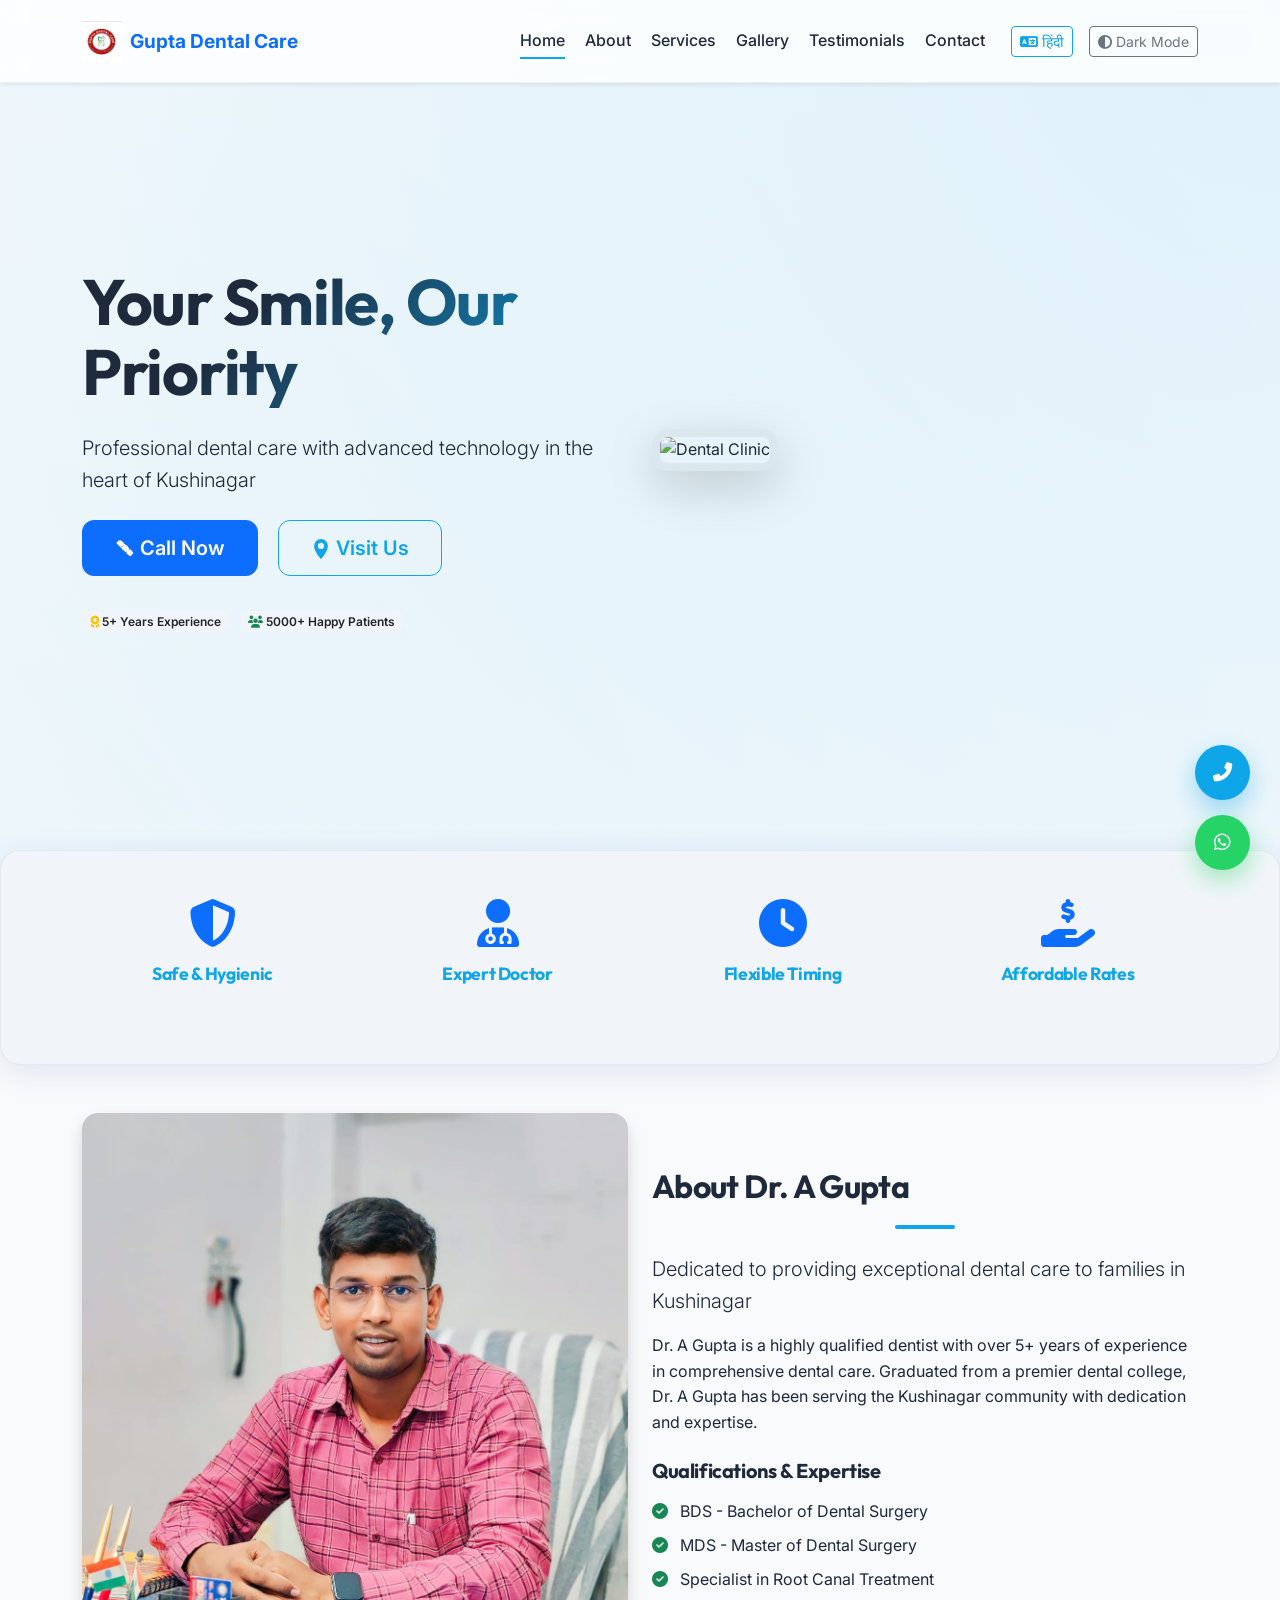
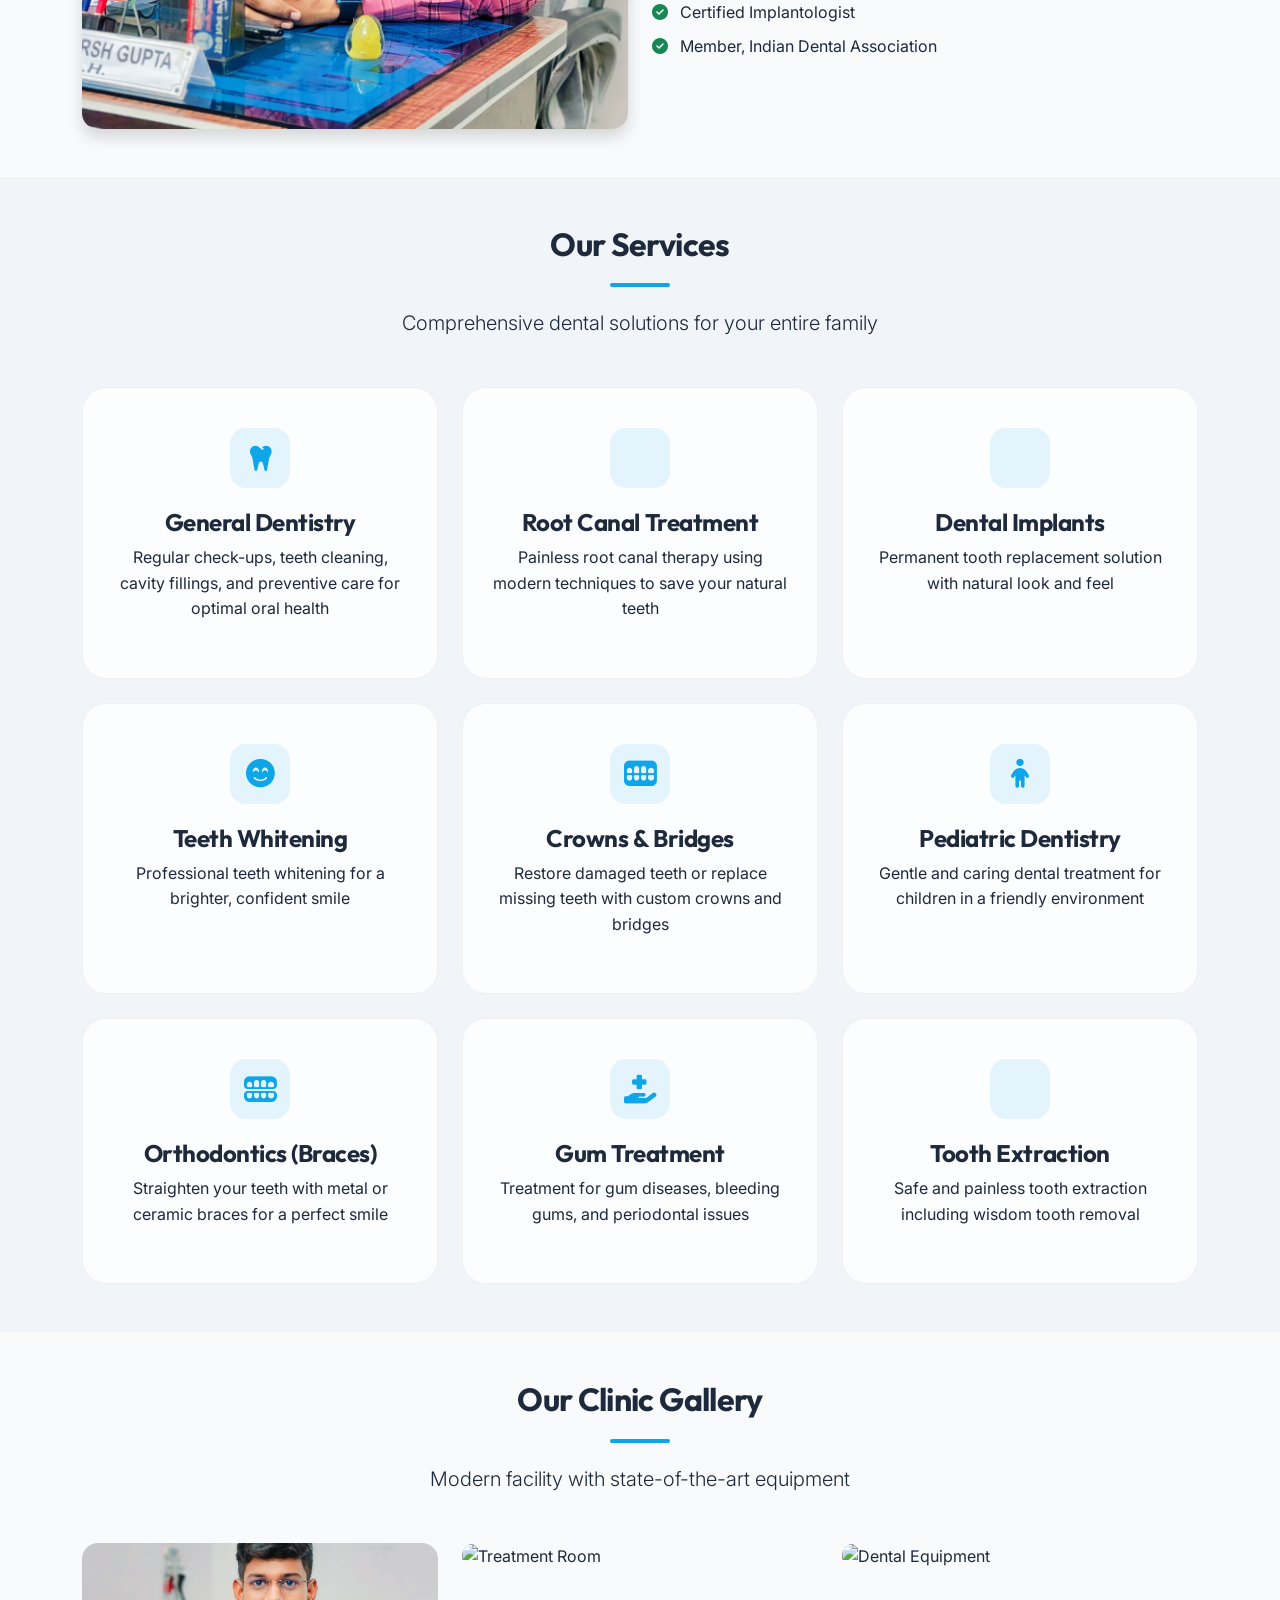
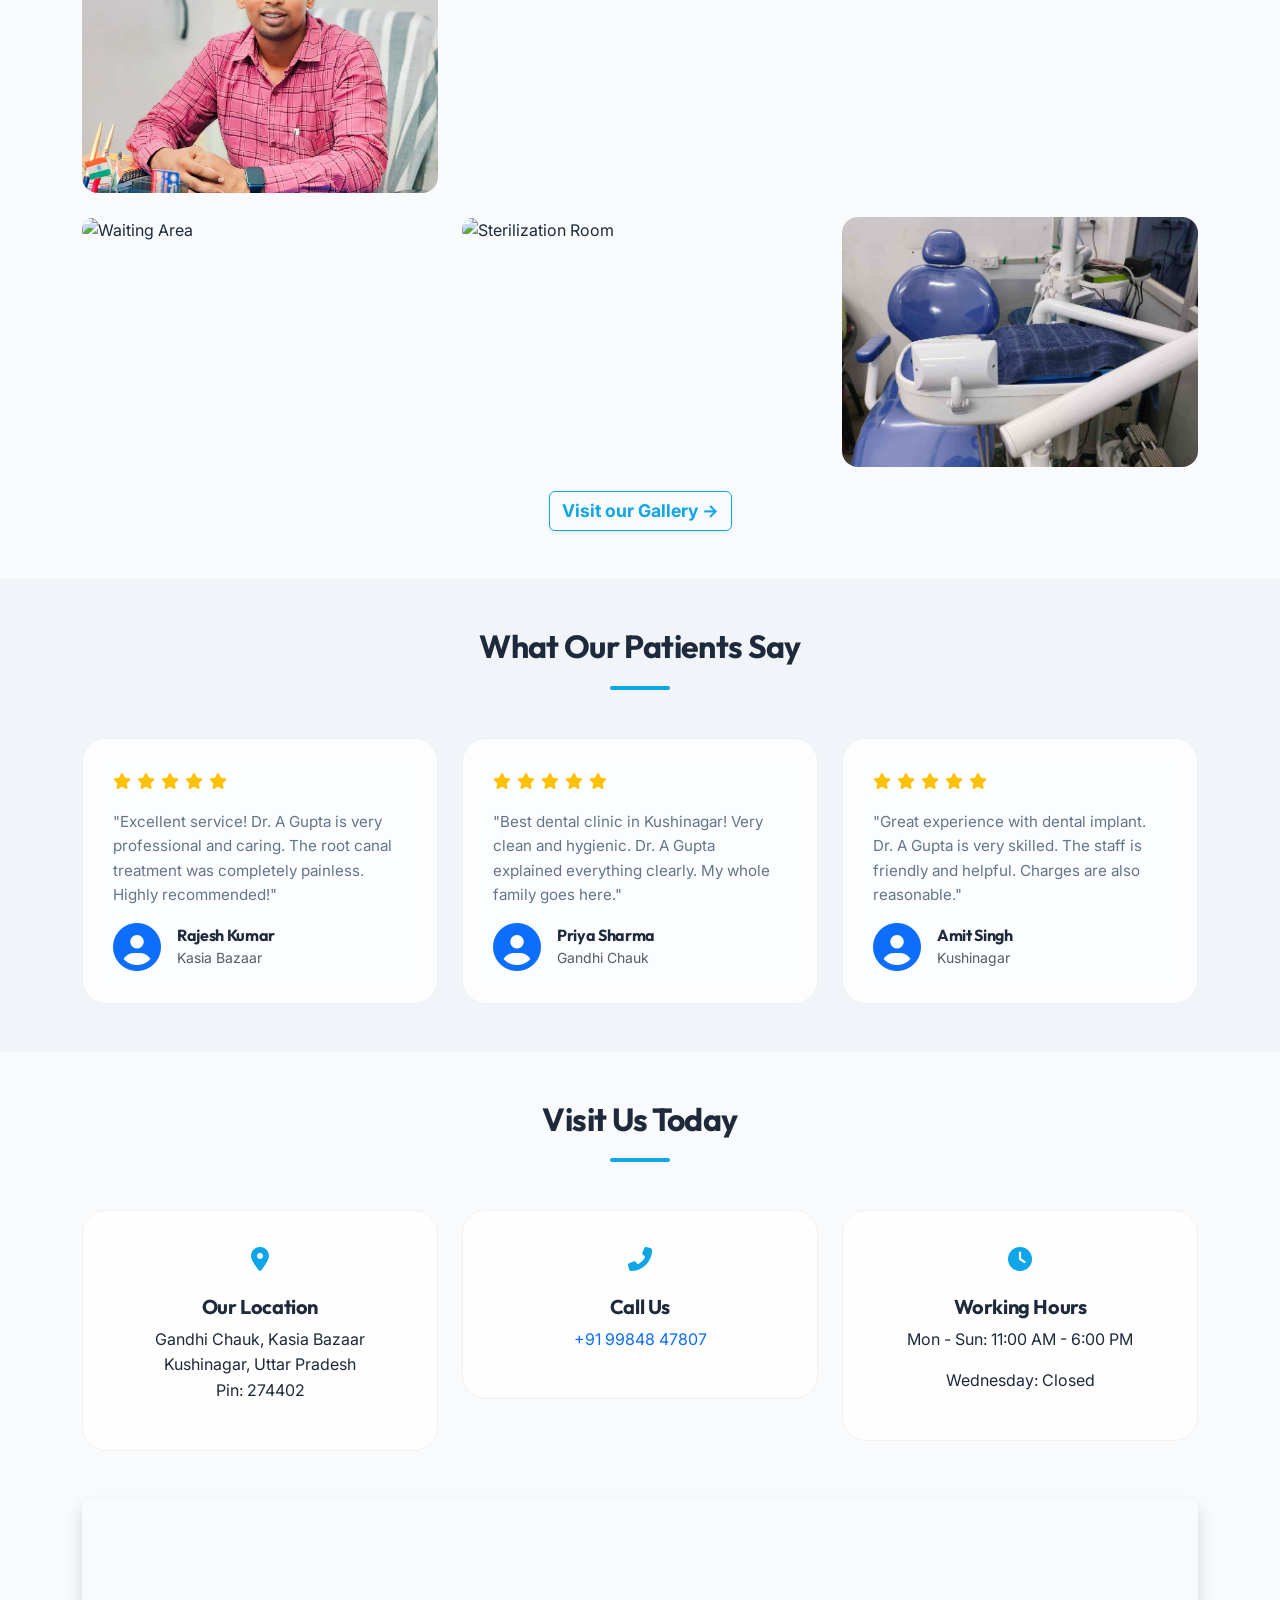
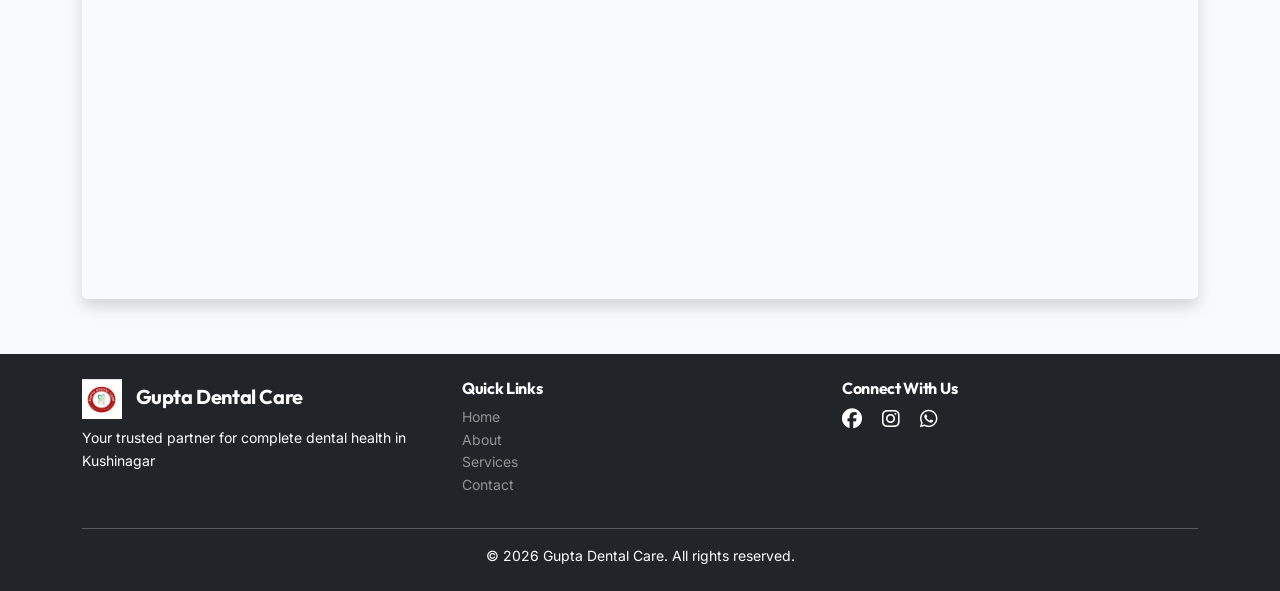
==== index.html @ 7d0c42cf "Add files via upload" ====
<!DOCTYPE html>
<html lang="en">

<head>
    <meta charset="UTF-8">
    <meta name="viewport" content="width=device-width, initial-scale=1.0">
    <meta name="description"
        content="Gupta Dental Care - Professional Dental Services in Kushinagar. Best Dentist at Gandhi Chauk, Kasia Bazaar. Root Canal, Teeth Cleaning, Implants & More.">
    <meta name="keywords"
        content="dentist kushinagar, dental clinic kushinagar, gupta dental care, teeth cleaning kushinagar, root canal kushinagar, dental implants, kasia bazaar dentist">
    <title>Gupta Dental Care - Best Dentist in Kushinagar | Gandhi Chauk, Kasia Bazaar</title>

    <!-- Bootstrap CSS -->
    <link href="https://cdn.jsdelivr.net/npm/bootstrap@5.3.0/dist/css/bootstrap.min.css" rel="stylesheet">
    <!-- Font Awesome -->
    <link rel="stylesheet" href="https://cdnjs.cloudflare.com/ajax/libs/font-awesome/6.4.0/css/all.min.css">
    <!-- Google Fonts -->
    <link
        href="https://fonts.googleapis.com/css2?family=Outfit:wght@300;400;500;600;700;800&family=Inter:wght@300;400;500;600;700&family=Noto+Sans+Devanagari:wght@300;400;500;600;700&display=swap"
        rel="stylesheet">
    <!-- AOS Animation -->
    <link href="https://unpkg.com/aos@2.3.1/dist/aos.css" rel="stylesheet">
    <!-- Custom CSS -->
    <link rel="stylesheet" href="styles.css">
</head>

<body>

    <!-- Navigation -->
    <nav class="navbar navbar-expand-lg navbar-light bg-white fixed-top shadow-sm">
        <div class="container">
            <a class="navbar-brand d-flex align-items-center" href="#home" style="max-width: 75%;">
                <img src="logo.jpg" alt="Gupta Dental Care" style="height: 40px; width: auto; object-fit: contain;">
                <span class="ms-2 fw-bold text-primary text-truncate" style="font-size: 1.2rem;">Gupta Dental Care</span>
            </a>
            <button class="navbar-toggler" type="button" data-bs-toggle="collapse" data-bs-target="#navbarNav"
                aria-label="Toggle navigation">
                <span class="navbar-toggler-icon"></span>
            </button>
            <div class="collapse navbar-collapse" id="navbarNav">
                <ul class="navbar-nav ms-auto align-items-center">
                    <li class="nav-item">
                        <a class="nav-link" href="#home" data-en="Home" data-hi="होम">Home</a>
                    </li>
                    <li class="nav-item">
                        <a class="nav-link" href="#about" data-en="About" data-hi="डॉक्टर के बारे में">About</a>
                    </li>
                    <li class="nav-item">
                        <a class="nav-link" href="#services" data-en="Services" data-hi="सेवाएं">Services</a>
                    </li>
                    <li class="nav-item">
                        <a class="nav-link" href="#gallery" data-en="Gallery" data-hi="गैलरी">Gallery</a>
                    </li>
                    <li class="nav-item">
                        <a class="nav-link" href="#testimonials" data-en="Testimonials"
                            data-hi="समीक्षा">Testimonials</a>
                    </li>
                    <li class="nav-item">
                        <a class="nav-link" href="#contact" data-en="Contact" data-hi="संपर्क">Contact</a>
                    </li>
                    <li class="nav-item ms-3">
                        <button class="btn btn-outline-primary btn-sm language-toggle" onclick="toggleLanguage()">
                            <i class="fas fa-language"></i> <span id="lang-text">हिंदी</span>
                        </button>
                    </li>
                    <li class="nav-item ms-3">
                        <button class="btn btn-outline-secondary btn-sm" id="bg-toggle"
                            onclick="toggleBackgroundMode()">
                            <i class="fas fa-adjust"></i> <span id="bg-mode-text">Light Mode</span>
                        </button>
                    </li>
                </ul>
            </div>
        </div>
    </nav>

    <!-- Hero Section -->
    <section id="home" class="hero-section">
        <div class="container">
            <div class="row align-items-center">
                <div class="col-lg-6">
                    <div class="hero-content">
                        <h1 class="display-4 fw-bold mb-4" data-en="Your Smile, Our Priority"
                            data-hi="आपकी मुस्कान, हमारी प्राथमिकता">
                            Your Smile, Our Priority
                        </h1>
                        <p class="lead mb-4"
                            data-en="Professional dental care with advanced technology in the heart of Kushinagar"
                            data-hi="कुशीनगर के केंद्र में उन्नत तकनीक के साथ पेशेवर दंत चिकित्सा देखभाल">
                            Professional dental care with advanced technology in the heart of Kushinagar
                        </p>
                        <div class="hero-buttons">
                            <a href="tel:+919984847807" class="btn btn-primary btn-lg me-3 mb-2">
                                <svg xmlns="http://www.w3.org/2000/svg" width="1em" height="1em" fill="currentColor"
                                    viewBox="0 0 16 16" style="vertical-align:middle;">
                                    <path
                                        d="M3.654 1.328a.678.678 0 0 1 .252-.287c.272-.176.637-.145.888.07l2.29 1.958c.329.282.445.76.267 1.153l-.805 1.684a.678.678 0 0 1-.746.39l-1.516-.304a11.72 11.72 0 0 0 5.292 5.292l-.304-1.516a.678.678 0 0 1 .39-.746l1.684-.805c.393-.178.87-.062 1.153.267l1.958 2.29c.215.251.246.616.07.888a13.684 13.684 0 0 1-2.01 2.01c-.272.176-.637.145-.888-.07l-2.29-1.958a.678.678 0 0 1-.267-1.153l.805-1.684a.678.678 0 0 1 .746-.39l1.516.304a11.72 11.72 0 0 0-5.292-5.292l.304 1.516a.678.678 0 0 1-.39.746l-1.684.805a.678.678 0 0 1-1.153-.267L1.328 3.654a.678.678 0 0 1 .07-.888 13.684 13.684 0 0 1 2.01-2.01z" />
                                </svg>
                                <span data-en="Call Now" data-hi="अभी कॉल करें">Call Now</span>
                            </a>
                            <a href="#contact" class="btn btn-outline-primary btn-lg mb-2">
                                <svg xmlns="http://www.w3.org/2000/svg" width="1em" height="1em" fill="currentColor"
                                    viewBox="0 0 16 16" style="vertical-align:middle;">
                                    <path
                                        d="M8 0a5.53 5.53 0 0 0-5.5 5.5c0 4.5 5.5 10.5 5.5 10.5s5.5-6 5.5-10.5A5.53 5.53 0 0 0 8 0zm0 8a2.5 2.5 0 1 1 0-5 2.5 2.5 0 0 1 0 5z" />
                                </svg>
                                <span data-en="Visit Us" data-hi="हमसे मिलें">Visit Us</span>
                            </a>
                        </div>
                        <div class="hero-badges mt-4">
                            <span class="badge bg-light text-dark me-2"
                                style="color:#383839;font-weight:600;text-shadow:0 1px 4px #fff6;"> <i
                                    class="fas fa-award text-warning"></i> 5+ Years Experience</span>
                            <span class="badge bg-light text-dark me-2"
                                style="color:#414243;font-weight:600;text-shadow:0 1px 4px #fff6;"> <i
                                    class="fas fa-users text-success"></i> 5000+ Happy Patients</span>
                        </div>
                    </div>
                </div>
                <div class="col-lg-6">
                    <div class="hero-image">
                        <img src="https://images.unsplash.com/photo-1606811971618-4486d14f3f99?w=800&h=600&fit=crop"
                            alt="Dental Clinic" class="img-fluid rounded-4 shadow-lg">
                    </div>
                </div>
            </div>
        </div>
    </section>

    <!-- Trust Section -->
    <section class="trust-section py-5 bg-light">
        <div class="container">
            <div class="row text-center">
                <div class="col-md-3 col-6 mb-4">
                    <div class="trust-item">
                        <i class="fas fa-shield-alt fa-3x text-primary mb-3"></i>
                        <h5 data-en="Safe & Hygienic" data-hi="सुरक्षित और स्वच्छ">Safe & Hygienic</h5>
                    </div>
                </div>
                <div class="col-md-3 col-6 mb-4">
                    <div class="trust-item">
                        <i class="fas fa-user-md fa-3x text-primary mb-3"></i>
                        <h5 data-en="Expert Doctor" data-hi="विशेषज्ञ डॉक्टर">Expert Doctor</h5>
                    </div>
                </div>
                <div class="col-md-3 col-6 mb-4">
                    <div class="trust-item">
                        <i class="fas fa-clock fa-3x text-primary mb-3"></i>
                        <h5 data-en="Flexible Timing" data-hi="लचीला समय">Flexible Timing</h5>
                    </div>
                </div>
                <div class="col-md-3 col-6 mb-4">
                    <div class="trust-item">
                        <i class="fas fa-hand-holding-usd fa-3x text-primary mb-3"></i>
                        <h5 data-en="Affordable Rates" data-hi="किफायती दरें">Affordable Rates</h5>
                    </div>
                </div>
            </div>
        </div>
    </section>

    <!-- About Section -->
    <section id="about" class="py-5">
        <div class="container">
            <div class="row align-items-center">
                <div class="col-lg-6 mb-4 mb-lg-0">
                    <img src="Dr. A Gupta.jpeg" alt="Dr. A Gupta" class="img-fluid rounded-4 shadow">
                </div>
                <div class="col-lg-6">
                    <div class="section-title mb-4">
                        <h2 class="fw-bold" data-en="About Dr. A Gupta" data-hi="डॉ. ए गुप्ता के बारे में">About Dr. A
                            Gupta</h2>
                        <div class="title-border"></div>
                    </div>
                    <p class="lead" data-en="Dedicated to providing exceptional dental care to families in Kushinagar"
                        data-hi="कुशीनगर में परिवारों को असाधारण दंत चिकित्सा देखभाल प्रदान करने के लिए समर्पित">
                        Dedicated to providing exceptional dental care to families in Kushinagar
                    </p>
                    <p data-en="Dr. A Gupta is a highly qualified dentist with over 5+ years of experience in comprehensive dental care. Graduated from a premier dental college, Dr. A Gupta has been serving the Kushinagar community with dedication and expertise."
                        data-hi="डॉ. ए गुप्ता व्यापक दंत चिकित्सा देखभाल में 5+ से अधिक वर्षों के अनुभव के साथ एक उच्च योग्य दंत चिकित्सक हैं। एक प्रमुख दंत चिकित्सा कॉलेज से स्नातक, डॉ. ए गुप्ता समर्पण और विशेषज्ञता के साथ कुशीनगर समुदाय की सेवा कर रहे हैं।">
                        Dr. A Gupta is a highly qualified dentist with over 5+ years of experience in comprehensive
                        dental care. Graduated from a premier dental college, Dr. A Gupta has been serving the
                        Kushinagar community with dedication and expertise.
                    </p>

                    <div class="qualifications mt-4">
                        <h5 class="fw-bold mb-3" data-en="Qualifications & Expertise" data-hi="योग्यता और विशेषज्ञता">
                            Qualifications & Expertise</h5>
                        <ul class="list-unstyled">
                            <li class="mb-2"><i class="fas fa-check-circle text-success me-2"></i> BDS - Bachelor of
                                Dental Surgery</li>
                            <li class="mb-2"><i class="fas fa-check-circle text-success me-2"></i> MDS - Master of
                                Dental Surgery</li>
                            <li class="mb-2"><i class="fas fa-check-circle text-success me-2"></i> <span
                                    data-en="Specialist in Root Canal Treatment"
                                    data-hi="रूट कैनाल उपचार में विशेषज्ञ">Specialist in Root Canal Treatment</span>
                            </li>
                            <li class="mb-2"><i class="fas fa-check-circle text-success me-2"></i> <span
                                    data-en="Certified Implantologist" data-hi="प्रमाणित इम्प्लांटोलॉजिस्ट">Certified
                                    Implantologist</span></li>
                            <li class="mb-2"><i class="fas fa-check-circle text-success me-2"></i> <span
                                    data-en="Member, Indian Dental Association"
                                    data-hi="सदस्य, भारतीय दंत चिकित्सा संघ">Member, Indian Dental Association</span>
                            </li>
                        </ul>
                    </div>
                </div>
            </div>
        </div>
    </section>

    <!-- Services Section -->
    <section id="services" class="py-5 bg-light">
        <div class="container">
            <div class="section-title text-center mb-5">
                <h2 class="fw-bold" data-en="Our Services" data-hi="हमारी सेवाएं">Our Services</h2>
                <div class="title-border mx-auto"></div>
                <p class="lead mt-3" data-en="Comprehensive dental solutions for your entire family"
                    data-hi="आपके पूरे परिवार के लिए व्यापक दंत चिकित्सा समाधान">
                    Comprehensive dental solutions for your entire family
                </p>
            </div>

            <div class="row g-4">
                <div class="col-lg-4 col-md-6">
                    <div class="service-card text-center h-100">
                        <div class="service-icon">
                            <i class="fas fa-tooth"></i>
                        </div>
                        <h4 data-en="General Dentistry" data-hi="सामान्य दंत चिकित्सा">General Dentistry</h4>
                        <p data-en="Regular check-ups, teeth cleaning, cavity fillings, and preventive care for optimal oral health"
                            data-hi="नियमित जांच, दांतों की सफाई, कैविटी भरना और इष्टतम मौखिक स्वास्थ्य के लिए निवारक देखभाल">
                            Regular check-ups, teeth cleaning, cavity fillings, and preventive care for optimal oral
                            health
                        </p>
                    </div>
                </div>

                <div class="col-lg-4 col-md-6">
                    <div class="service-card text-center h-100">
                        <div class="service-icon">
                            <i class="fas fa-tooth-plus"></i>
                        </div>
                        <h4 data-en="Root Canal Treatment" data-hi="रूट कैनाल उपचार">Root Canal Treatment</h4>
                        <p data-en="Painless root canal therapy using modern techniques to save your natural teeth"
                            data-hi="आपके प्राकृतिक दांतों को बचाने के लिए आधुनिक तकनीकों का उपयोग करके दर्द रहित रूट कैनाल थेरेपी">
                            Painless root canal therapy using modern techniques to save your natural teeth
                        </p>
                    </div>
                </div>

                <div class="col-lg-4 col-md-6">
                    <div class="service-card text-center h-100">
                        <div class="service-icon">
                            <i class="fas fa-tooth-scan"></i>
                        </div>
                        <h4 data-en="Dental Implants" data-hi="डेंटल इम्प्लांट्स">Dental Implants</h4>
                        <p data-en="Permanent tooth replacement solution with natural look and feel"
                            data-hi="प्राकृतिक रूप और अनुभव के साथ स्थायी दांत प्रतिस्थापन समाधान">
                            Permanent tooth replacement solution with natural look and feel
                        </p>
                    </div>
                </div>

                <div class="col-lg-4 col-md-6">
                    <div class="service-card text-center h-100">
                        <div class="service-icon">
                            <i class="fas fa-smile-beam"></i>
                        </div>
                        <h4 data-en="Teeth Whitening" data-hi="दांतों की सफेदी">Teeth Whitening</h4>
                        <p data-en="Professional teeth whitening for a brighter, confident smile"
                            data-hi="एक उज्जवल, आत्मविश्वास भरी मुस्कान के लिए पेशेवर दांत सफेदी">
                            Professional teeth whitening for a brighter, confident smile
                        </p>
                    </div>
                </div>

                <div class="col-lg-4 col-md-6">
                    <div class="service-card text-center h-100">
                        <div class="service-icon">
                            <i class="fas fa-teeth"></i>
                        </div>
                        <h4 data-en="Crowns & Bridges" data-hi="क्राउन और ब्रिज">Crowns & Bridges</h4>
                        <p data-en="Restore damaged teeth or replace missing teeth with custom crowns and bridges"
                            data-hi="कस्टम क्राउन और ब्रिज के साथ क्षतिग्रस्त दांतों को बहाल करें या लापता दांतों को बदलें">
                            Restore damaged teeth or replace missing teeth with custom crowns and bridges
                        </p>
                    </div>
                </div>

                <div class="col-lg-4 col-md-6">
                    <div class="service-card text-center h-100">
                        <div class="service-icon">
                            <i class="fas fa-child"></i>
                        </div>
                        <h4 data-en="Pediatric Dentistry" data-hi="बाल दंत चिकित्सा">Pediatric Dentistry</h4>
                        <p data-en="Gentle and caring dental treatment for children in a friendly environment"
                            data-hi="एक मित्रवत वातावरण में बच्चों के लिए कोमल और देखभाल भरा दंत उपचार">
                            Gentle and caring dental treatment for children in a friendly environment
                        </p>
                    </div>
                </div>

                <div class="col-lg-4 col-md-6">
                    <div class="service-card text-center h-100">
                        <div class="service-icon">
                            <i class="fas fa-teeth-open"></i>
                        </div>
                        <h4 data-en="Orthodontics (Braces)" data-hi="ऑर्थोडॉन्टिक्स (ब्रेसेस)">Orthodontics (Braces)
                        </h4>
                        <p data-en="Straighten your teeth with metal or ceramic braces for a perfect smile"
                            data-hi="एक आदर्श मुस्कान के लिए धातु या सिरेमिक ब्रेसिज़ के साथ अपने दांतों को सीधा करें">
                            Straighten your teeth with metal or ceramic braces for a perfect smile
                        </p>
                    </div>
                </div>

                <div class="col-lg-4 col-md-6">
                    <div class="service-card text-center h-100">
                        <div class="service-icon">
                            <i class="fas fa-hand-holding-medical"></i>
                        </div>
                        <h4 data-en="Gum Treatment" data-hi="मसूड़ों का उपचार">Gum Treatment</h4>
                        <p data-en="Treatment for gum diseases, bleeding gums, and periodontal issues"
                            data-hi="मसूड़ों की बीमारियों, मसूड़ों से खून आना और पीरियोडोंटल समस्याओं के लिए उपचार">
                            Treatment for gum diseases, bleeding gums, and periodontal issues
                        </p>
                    </div>
                </div>

                <div class="col-lg-4 col-md-6">
                    <div class="service-card text-center h-100">
                        <div class="service-icon">
                            <i class="fas fa-tooth-broken"></i>
                        </div>
                        <h4 data-en="Tooth Extraction" data-hi="दांत निकालना">Tooth Extraction</h4>
                        <p data-en="Safe and painless tooth extraction including wisdom tooth removal"
                            data-hi="ज्ञान दांत हटाने सहित सुरक्षित और दर्द रहित दांत निष्कर्षण">
                            Safe and painless tooth extraction including wisdom tooth removal
                        </p>
                    </div>
                </div>
            </div>
        </div>
    </section>

    <!-- Gallery Section -->
    <section id="gallery" class="py-5">
        <div class="container">
            <div class="section-title text-center mb-5">
                <h2 class="fw-bold" data-en="Our Clinic Gallery" data-hi="हमारा क्लिनिक गैलरी">Our Clinic Gallery</h2>
                <div class="title-border mx-auto"></div>
                <p class="lead mt-3" data-en="Modern facility with state-of-the-art equipment"
                    data-hi="अत्याधुनिक उपकरणों के साथ आधुनिक सुविधा">
                    Modern facility with state-of-the-art equipment
                </p>
            </div>
            <!-- Gallery Popup Modal -->
            <div id="galleryPopup"
                style="display:none; position:fixed; left:50%; bottom:30px; transform:translateX(-50%); background:#292929; color:#fff; border-radius:16px; box-shadow:0 4px 32px #000; padding:24px 32px; z-index:2000; min-width:260px; text-align:center;">
                <span style="font-size:1.1rem; font-weight:600;">See all clinic photos in our full gallery!</span><br>
                <a href="gallery.html" class="btn btn-primary mt-3">Open Full Gallery</a>
                <button id="closeGalleryPopup"
                    style="position:absolute; top:8px; right:16px; background:none; border:none; color:#fff; font-size:1.5rem; cursor:pointer;">&times;</button>
            </div>

            <div class="row g-4">
                <div class="col-lg-4 col-md-6">
                    <div class="gallery-item">
                        <img src="Dr. A Gupta.jpeg" alt="Clinic Reception" class="img-fluid rounded">
                        <div class="gallery-overlay">
                            <h5 data-en="Reception Area" data-hi="रिसेप्शन क्षेत्र">Reception Area</h5>
                        </div>
                    </div>
                </div>
                <div class="col-lg-4 col-md-6">
                    <div class="gallery-item">
                        <img src="https://images.unsplash.com/photo-1588776814546-1ffcf47267a5?w=600&h=400&fit=crop"
                            alt="Treatment Room" class="img-fluid rounded">
                        <div class="gallery-overlay">
                            <h5 data-en="Treatment Room" data-hi="उपचार कक्ष">Treatment Room</h5>
                        </div>
                    </div>
                </div>
                <div class="col-lg-4 col-md-6">
                    <div class="gallery-item">
                        <img src="https://images.unsplash.com/photo-1598256989800-fe5f95da9787?w=600&h=400&fit=crop"
                            alt="Dental Equipment" class="img-fluid rounded">
                        <div class="gallery-overlay">
                            <h5 data-en="Advanced Equipment" data-hi="उन्नत उपकरण">Advanced Equipment</h5>
                        </div>
                    </div>
                </div>
                <div class="col-lg-4 col-md-6">
                    <div class="gallery-item">
                        <img src="https://images.unsplash.com/photo-1606811841689-23dfddce3e95?w=600&h=400&fit=crop"
                            alt="Waiting Area" class="img-fluid rounded">
                        <div class="gallery-overlay">
                            <h5 data-en="Waiting Area" data-hi="प्रतीक्षालय">Waiting Area</h5>
                        </div>
                    </div>
                </div>
                <div class="col-lg-4 col-md-6">
                    <div class="gallery-item">
                        <img src="https://images.unsplash.com/photo-1631217868264-e5b90bb7e133?w=600&h=400&fit=crop"
                            alt="Sterilization Room" class="img-fluid rounded">
                        <div class="gallery-overlay">
                            <h5 data-en="Sterilization Area" data-hi="नसबंदी क्षेत्र">Sterilization Area</h5>
                        </div>
                    </div>
                </div>
                <div class="col-lg-4 col-md-6">
                    <div class="gallery-item">
                        <img src="1.1.1.2.jpg" alt="Dental Chair" class="img-fluid rounded">
                        <div class="gallery-overlay">
                            <h5 data-en="Treatment Chair" data-hi="उपचार कुर्सी">Treatment Chair</h5>
                        </div>
                    </div>
                </div>
            </div>
            <div class="text-center mt-4">
                <button id="visitGalleryBtn" class="btn btn-outline-primary shadow-sm"
                    style="font-weight:700; font-size:1.1rem;">Visit our Gallery &rarr;</button>
            </div>
        </div>
    </section>

    <!-- Testimonials Section -->
    <section id="testimonials" class="py-5 bg-light">
        <div class="container">
            <div class="section-title text-center mb-5">
                <h2 class="fw-bold" data-en="What Our Patients Say" data-hi="हमारे मरीज क्या कहते हैं">What Our Patients
                    Say</h2>
                <div class="title-border mx-auto"></div>
            </div>

            <div class="row g-4">
                <div class="col-lg-4 col-md-6">
                    <div class="testimonial-card">
                        <div class="rating mb-3">
                            <i class="fas fa-star text-warning"></i>
                            <i class="fas fa-star text-warning"></i>
                            <i class="fas fa-star text-warning"></i>
                            <i class="fas fa-star text-warning"></i>
                            <i class="fas fa-star text-warning"></i>
                        </div>
                        <p class="testimonial-text"
                            data-en="Excellent service! Dr. A Gupta is very professional and caring. The root canal treatment was completely painless. Highly recommended!"
                            data-hi="उत्कृष्ट सेवा! डॉ. ए गुप्ता बहुत पेशेवर और देखभाल करने वाले हैं। रूट कैनाल उपचार पूरी तरह से दर्द रहित था। अत्यधिक अनुशंसित!">
                            "Excellent service! Dr. A Gupta is very professional and caring. The root canal treatment
                            was completely painless. Highly recommended!"
                        </p>
                        <div class="d-flex align-items-center mt-3">
                            <div class="testimonial-avatar me-3">
                                <i class="fas fa-user-circle fa-3x text-primary"></i>
                            </div>
                            <div>
                                <h6 class="mb-0">Rajesh Kumar</h6>
                                <small class="text-muted">Kasia Bazaar</small>
                            </div>
                        </div>
                    </div>
                </div>

                <div class="col-lg-4 col-md-6">
                    <div class="testimonial-card">
                        <div class="rating mb-3">
                            <i class="fas fa-star text-warning"></i>
                            <i class="fas fa-star text-warning"></i>
                            <i class="fas fa-star text-warning"></i>
                            <i class="fas fa-star text-warning"></i>
                            <i class="fas fa-star text-warning"></i>
                        </div>
                        <p class="testimonial-text"
                            data-en="Best dental clinic in Kushinagar! Very clean and hygienic. Dr. A Gupta explained everything clearly. My whole family goes here."
                            data-hi="कुशीनगर में सबसे अच्छा डेंटल क्लिनिक! बहुत साफ और स्वच्छ। डॉ. ए गुप्ता ने सब कुछ स्पष्ट रूप से समझाया। मेरा पूरा परिवार यहाँ जाता है।">
                            "Best dental clinic in Kushinagar! Very clean and hygienic. Dr. A Gupta explained everything
                            clearly. My whole family goes here."
                        </p>
                        <div class="d-flex align-items-center mt-3">
                            <div class="testimonial-avatar me-3">
                                <i class="fas fa-user-circle fa-3x text-primary"></i>
                            </div>
                            <div>
                                <h6 class="mb-0">Priya Sharma</h6>
                                <small class="text-muted">Gandhi Chauk</small>
                            </div>
                        </div>
                    </div>
                </div>

                <div class="col-lg-4 col-md-6">
                    <div class="testimonial-card">
                        <div class="rating mb-3">
                            <i class="fas fa-star text-warning"></i>
                            <i class="fas fa-star text-warning"></i>
                            <i class="fas fa-star text-warning"></i>
                            <i class="fas fa-star text-warning"></i>
                            <i class="fas fa-star text-warning"></i>
                        </div>
                        <p class="testimonial-text"
                            data-en="Great experience with dental implant. Dr. A Gupta is very skilled. The staff is friendly and helpful. Charges are also reasonable."
                            data-hi="डेंटल इम्प्लांट के साथ बहुत अच्छा अनुभव। डॉ. ए गुप्ता बहुत कुशल हैं। स्टाफ मित्रवत और सहायक है। शुल्क भी उचित हैं।">
                            "Great experience with dental implant. Dr. A Gupta is very skilled. The staff is friendly
                            and helpful. Charges are also reasonable."
                        </p>
                        <div class="d-flex align-items-center mt-3">
                            <div class="testimonial-avatar me-3">
                                <i class="fas fa-user-circle fa-3x text-primary"></i>
                            </div>
                            <div>
                                <h6 class="mb-0">Amit Singh</h6>
                                <small class="text-muted">Kushinagar</small>
                            </div>
                        </div>
                    </div>
                </div>
            </div>
        </div>
    </section>

    <!-- Contact Section -->
    <section id="contact" class="py-5">
        <div class="container">
            <div class="section-title text-center mb-5">
                <h2 class="fw-bold" data-en="Visit Us Today" data-hi="आज हमसे मिलें">Visit Us Today</h2>
                <div class="title-border mx-auto"></div>
            </div>

            <div class="row g-4">
                <div class="col-lg-4">
                    <div class="contact-card text-center">
                        <div class="contact-icon">
                            <i class="fas fa-map-marker-alt"></i>
                        </div>
                        <h5 data-en="Our Location" data-hi="हमारा स्थान">Our Location</h5>
                        <p>Gandhi Chauk, Kasia Bazaar<br>Kushinagar, Uttar Pradesh<br>Pin: 274402</p>
                    </div>
                </div>

                <div class="col-lg-4">
                    <div class="contact-card text-center">
                        <div class="contact-icon">
                            <i class="fas fa-phone-alt"></i>
                        </div>
                        <h5 data-en="Call Us" data-hi="हमें कॉल करें">Call Us</h5>
                        <p><a href="tel:+919984847807" class="text-decoration-none">+91 99848 47807</a><br>
                        </p>
                    </div>
                </div>

                <div class="col-lg-4">
                    <div class="contact-card text-center">
                        <div class="contact-icon">
                            <i class="fas fa-clock"></i>
                        </div>
                        <h5 data-en="Working Hours" data-hi="काम के घंटे">Working Hours</h5>
                        <p data-en="Mon - Sun: 11:00 AM - 6:00 PM" data-hi="सोम - रवि: सुबह 11:00 - शाम 6:00">Mon - Sun:
                            11:00 AM - 6:00 PM</p>
                        <p data-en="Wednesday: Closed" data-hi="बुधवार: बंद">Wednesday: Closed</p>
                    </div>
                </div>
            </div>

            <!-- Google Map -->
            <div class="row mt-5">
                <div class="col-12">
                    <div class="map-container">
                        <iframe
                            src="https://www.google.com/maps/embed?pb=!1m18!1m12!1m3!1d3558.932578654321!2d83.9116056!3d26.7513826!2m3!1f0!2f0!3f0!3m2!1i1024!2i768!4f13.1!3m3!1m2!1s0x3993eb2c930c540b%3A0xbfa59c15759c338b!2sGupta%20Dental%20Care!5e0!3m2!1sen!2sin!4v1673600000000!5m2!1sen!2sin"
                            width="100%" height="400" style="border:0;" allowfullscreen="" loading="lazy"
                            class="rounded shadow"></iframe>
                    </div>
                </div>
            </div>
        </div>
    </section>

    <!-- Footer -->
    <footer class="bg-dark text-white py-4">
        <div class="container">
            <div class="row">
                <div class="col-md-4 mb-3 mb-md-0">
                    <h5><img src="logo.jpg" alt="Gupta Dental Care"
                            style="height: 40px; width: auto; margin-right: 10px; vertical-align: middle;"> Gupta Dental
                        Care</h5>
                    <p class="small" data-en="Your trusted partner for complete dental health in Kushinagar"
                        data-hi="कुशीनगर में संपूर्ण दंत स्वास्थ्य के लिए आपका विश्वसनीय साथी">
                        Your trusted partner for complete dental health in Kushinagar
                    </p>
                </div>
                <div class="col-md-4 mb-3 mb-md-0">
                    <h6 data-en="Quick Links" data-hi="त्वरित लिंक">Quick Links</h6>
                    <ul class="list-unstyled small">
                        <li><a href="#home" class="text-white-50 text-decoration-none" data-en="Home"
                                data-hi="होम">Home</a></li>
                        <li><a href="#about" class="text-white-50 text-decoration-none" data-en="About"
                                data-hi="डॉक्टर के बारे में">About</a></li>
                        <li><a href="#services" class="text-white-50 text-decoration-none" data-en="Services"
                                data-hi="सेवाएं">Services</a></li>
                        <li><a href="#contact" class="text-white-50 text-decoration-none" data-en="Contact"
                                data-hi="संपर्क">Contact</a></li>
                    </ul>
                </div>
                <div class="col-md-4">
                    <h6 data-en="Connect With Us" data-hi="हमसे जुड़ें">Connect With Us</h6>
                    <div class="social-links">
                        <a href="https://www.facebook.com/people/Gupta-Dental-Care/100083342202190/" target="_blank"
                            rel="noopener" class="text-white me-3" title="Facebook"><i class="fab fa-facebook fa-lg"
                                aria-hidden="true"></i><span class="visually-hidden">Facebook</span></a>
                        <a href="https://www.instagram.com/guptadentalcare/" target="_blank" rel="noopener"
                            class="text-white me-3" title="Instagram"><i class="fab fa-instagram fa-lg"
                                aria-hidden="true"></i><span class="visually-hidden">Instagram</span></a>
                        <a href="https://wa.me/919984847807?text=Hello%20Dr.%20A%20Gupta,%20I%20would%20like%20to%20book%20an%20appointment"
                            target="_blank" rel="noopener" class="text-white" title="WhatsApp"><i
                                class="fab fa-whatsapp fa-lg" aria-hidden="true"></i><span
                                class="visually-hidden">WhatsApp</span></a>
                    </div>
                </div>
            </div>
            <hr class="bg-white my-3">
            <div class="text-center small">
                <p class="mb-0">&copy; 2026 Gupta Dental Care. <span data-en="All rights reserved."
                        data-hi="सर्वाधिकार सुरक्षित।">All rights reserved.</span></p>
            </div>
        </div>
    </footer>

    <!-- Floating Action Buttons -->
    <div class="floating-buttons">
        <a href="tel:+919984847807" class="floating-btn call-btn" title="Call Now">
            <i class="fas fa-phone-alt"></i>
        </a>
        <a href="https://wa.me/919984847807?text=Hello%20Dr.%20A%20Gupta,%20I%20would%20like%20to%20book%20an%20appointment"
            target="_blank" rel="noopener" class="floating-btn whatsapp-btn" title="WhatsApp">
            <i class="fab fa-whatsapp"></i>
        </a>
    </div>

    <!-- Bootstrap JS -->
    <script src="https://cdn.jsdelivr.net/npm/bootstrap@5.3.0/dist/js/bootstrap.bundle.min.js"></script>
    <!-- AOS JS -->
    <script src="https://unpkg.com/aos@2.3.1/dist/aos.js"></script>
    <!-- Custom JS -->
    <script src="script.js"></script>
    <script>
        AOS.init({
            duration: 800,
            once: true,
            offset: 100
        });
    </script>
</body>

</html>
---- styles.css ----
/* 
=====================================================
Gupta Dental Care - Premium Modern Design System
Aesthetics: Rich, Bold, Glassmorphic, and Responsive
=====================================================
*/

:root {
    /* Colors */
    --primary: #0EA5E9;
    --primary-dark: #0284C7;
    --secondary: #F59E0B;
    --accent: #10B981;

    /* Dark Mode Defaults */
    --bg-body: #0F172A;
    --bg-surface: rgba(30, 41, 59, 0.7);
    --text-main: #F8FAFC;
    --text-muted: #94A3B8;
    --border-glass: rgba(255, 255, 255, 0.1);
    --shadow-glass: 0 8px 32px 0 rgba(0, 0, 0, 0.37);
    --nav-bg: rgba(15, 23, 42, 0.8);

    /* Transition */
    --transition: all 0.4s cubic-bezier(0.4, 0, 0.2, 1);
}

/* Light Mode Overrides */
body.light-mode {
    --bg-body: #F8FAFC;
    --bg-surface: rgba(255, 255, 255, 0.8);
    --text-main: #1E293B;
    --text-muted: #64748B;
    --border-glass: rgba(0, 0, 0, 0.05);
    --shadow-glass: 0 8px 32px 0 rgba(31, 38, 135, 0.1);
    --nav-bg: rgba(255, 255, 255, 0.8);
}

/* ==================== Reset & Base ==================== */
* {
    margin: 0;
    padding: 0;
    box-sizing: border-box;
}

body {
    font-family: 'Inter', 'Noto Sans Devanagari', sans-serif;
    background-color: var(--bg-body);
    color: var(--text-main);
    line-height: 1.6;
    overflow-x: hidden;
    transition: background-color 0.5s ease, color 0.5s ease;
}

h1,
h2,
h3,
h4,
h5,
h6 {
    font-family: 'Outfit', sans-serif;
    font-weight: 700;
    letter-spacing: -0.02em;
}

section {
    padding: 100px 0;
}

.title-border {
    width: 60px;
    height: 4px;
    background: var(--primary);
    margin: 20px auto;
    border-radius: 2px;
}

/* ==================== Navigation ==================== */
.navbar {
    background: var(--nav-bg) !important;
    backdrop-filter: blur(12px);
    -webkit-backdrop-filter: blur(12px);
    border-bottom: 1px solid var(--border-glass);
    padding: 1rem 0;
    transition: var(--transition);
}

.navbar-brand {
    font-size: 1.5rem;
    color: var(--primary) !important;
}

.nav-link {
    color: var(--text-main) !important;
    font-weight: 500;
    margin: 0 10px;
    position: relative;
    padding: 5px 0 !important;
}

.nav-link::after {
    content: '';
    position: absolute;
    bottom: 0;
    left: 0;
    width: 0;
    height: 2px;
    background: var(--primary);
    transition: var(--transition);
}

.nav-link:hover::after,
.nav-link.active::after {
    width: 100%;
}

.nav-link:hover {
    color: var(--primary) !important;
}

/* ==================== Hero Section ==================== */
.hero-section {
    min-height: 100vh;
    display: flex;
    align-items: center;
    background: radial-gradient(circle at top right, rgba(14, 165, 233, 0.1), transparent),
        radial-gradient(circle at bottom left, rgba(14, 165, 233, 0.05), transparent);
    padding-top: 100px;
}

.hero-content h1 {
    font-size: clamp(2.5rem, 5vw, 4rem);
    line-height: 1.1;
    margin-bottom: 1.5rem;
    background: linear-gradient(135deg, var(--text-main) 30%, var(--primary));
    -webkit-background-clip: text;
    -webkit-text-fill-color: transparent;
}

.hero-buttons .btn {
    padding: 12px 32px;
    border-radius: 12px;
    font-weight: 600;
    transform: translateY(0);
    transition: var(--transition);
}

.hero-buttons .btn:hover {
    transform: translateY(-5px);
    box-shadow: 0 10px 20px -10px var(--primary);
}

.hero-image img {
    border: 8px solid var(--border-glass);
    box-shadow: var(--shadow-glass);
    animation: float 6s ease-in-out infinite;
}

@keyframes float {

    0%,
    100% {
        transform: translateY(0);
    }

    50% {
        transform: translateY(-20px);
    }
}

/* ==================== Trust Section ==================== */
.trust-section {
    background: var(--bg-surface);
    backdrop-filter: blur(10px);
    border: 1px solid var(--border-glass);
    margin-top: -50px;
    border-radius: 20px;
    box-shadow: var(--shadow-glass);
    z-index: 10;
    position: relative;
}

.trust-item h5 {
    font-size: 1.1rem;
    color: var(--primary);
}

/* ==================== Service Cards ==================== */
.service-card {
    background: var(--bg-surface);
    backdrop-filter: blur(8px);
    border: 1px solid var(--border-glass);
    padding: 40px 30px;
    border-radius: 24px;
    height: 100%;
    transition: var(--transition);
    position: relative;
    overflow: hidden;
}

.service-card::before {
    content: '';
    position: absolute;
    top: 0;
    left: 0;
    width: 100%;
    height: 100%;
    background: linear-gradient(135deg, transparent, rgba(14, 165, 233, 0.05));
    opacity: 0;
    transition: var(--transition);
}

.service-card:hover {
    transform: translateY(-10px);
    border-color: var(--primary);
    box-shadow: var(--shadow-glass);
}

.service-card:hover::before {
    opacity: 1;
}

.service-icon {
    width: 60px;
    height: 60px;
    background: rgba(14, 165, 233, 0.1);
    color: var(--primary);
    border-radius: 16px;
    display: flex;
    align-items: center;
    justify-content: center;
    font-size: 1.8rem;
    margin: 0 auto 20px;
    transition: var(--transition);
}

.service-card:hover .service-icon {
    background: var(--primary);
    color: white;
    transform: rotate(10deg);
}

/* ==================== Testimonials ==================== */
.testimonial-card {
    background: var(--bg-surface);
    backdrop-filter: blur(8px);
    border: 1px solid var(--border-glass);
    padding: 30px;
    border-radius: 24px;
    height: 100%;
    transition: var(--transition);
}

.testimonial-card:hover {
    box-shadow: var(--shadow-glass);
}

.rating i {
    color: var(--secondary);
    margin-right: 2px;
}

.testimonial-text {
    font-size: 0.95rem;
    color: var(--text-muted);
}

/* ==================== Contact & Footer ==================== */
.contact-card {
    background: var(--bg-surface);
    border: 1px solid var(--border-glass);
    padding: 30px;
    border-radius: 24px;
    transition: var(--transition);
}

.contact-icon {
    color: var(--primary);
    font-size: 1.5rem;
    margin-bottom: 15px;
}

footer {
    background: var(--bg-surface) !important;
    border-top: 1px solid var(--border-glass);
}

/* ==================== Floating Buttons ==================== */
.floating-buttons {
    position: fixed;
    bottom: 30px;
    right: 30px;
    display: flex;
    flex-direction: column;
    gap: 15px;
    z-index: 1000;
}

.floating-btn {
    width: 55px;
    height: 55px;
    border-radius: 50%;
    background: var(--primary);
    color: white;
    display: flex;
    align-items: center;
    justify-content: center;
    font-size: 1.2rem;
    box-shadow: 0 10px 25px rgba(14, 165, 233, 0.4);
    transition: var(--transition);
    text-decoration: none;
}

.floating-btn:hover {
    transform: scale(1.1);
    color: white;
}

.whatsapp-btn {
    background: #25D366;
    box-shadow: 0 10px 25px rgba(37, 211, 102, 0.4);
}

/* ==================== Dark Mode Logic Refinement ==================== */
/* The toggleLanguage and toggleBackgroundMode in HTML rely on these */
body.light-mode .btn-outline-primary {
    color: var(--primary);
    border-color: var(--primary);
}

body.light-mode .bg-light {
    background-color: #F1F5F9 !important;
}

/* Gallery Hover Fix */
.gallery-item {
    position: relative;
    border-radius: 16px;
    overflow: hidden;
    cursor: pointer;
}

.gallery-overlay {
    position: absolute;
    inset: 0;
    background: rgba(14, 165, 233, 0.8);
    display: flex;
    align-items: center;
    justify-content: center;
    opacity: 0;
    transition: var(--transition);
}

.gallery-item:hover .gallery-overlay {
    opacity: 1;
}

.gallery-item img {
    width: 100%;
    height: 250px;
    object-fit: cover;
    transition: var(--transition);
}

.gallery-item:hover img {
    transform: scale(1.1);
}

/* Responsive Fixes */
@media (max-width: 768px) {
    section {
        padding: 60px 0;
    }

    .hero-section {
        text-align: center;
    }

    .hero-buttons {
        justify-content: center;
    }

    .trust-section {
        margin-top: 20px;
    }
}

/* Gallery Hover */
.gallery-item {
    overflow: hidden;
    border: 5px solid var(--gold);
    transition: all 0.4s ease;
}

.gallery-item:hover {
    transform: scale(1.05);
    box-shadow: var(--shadow-solid);
}

.gallery-overlay {
    background: rgba(15, 23, 42, 0.9);
}

/* Responsive */
@media (max-width: 991px) {
    section {
        padding: 80px 0;
    }

    .hero-content h1 {
        font-size: 3rem;
    }
}
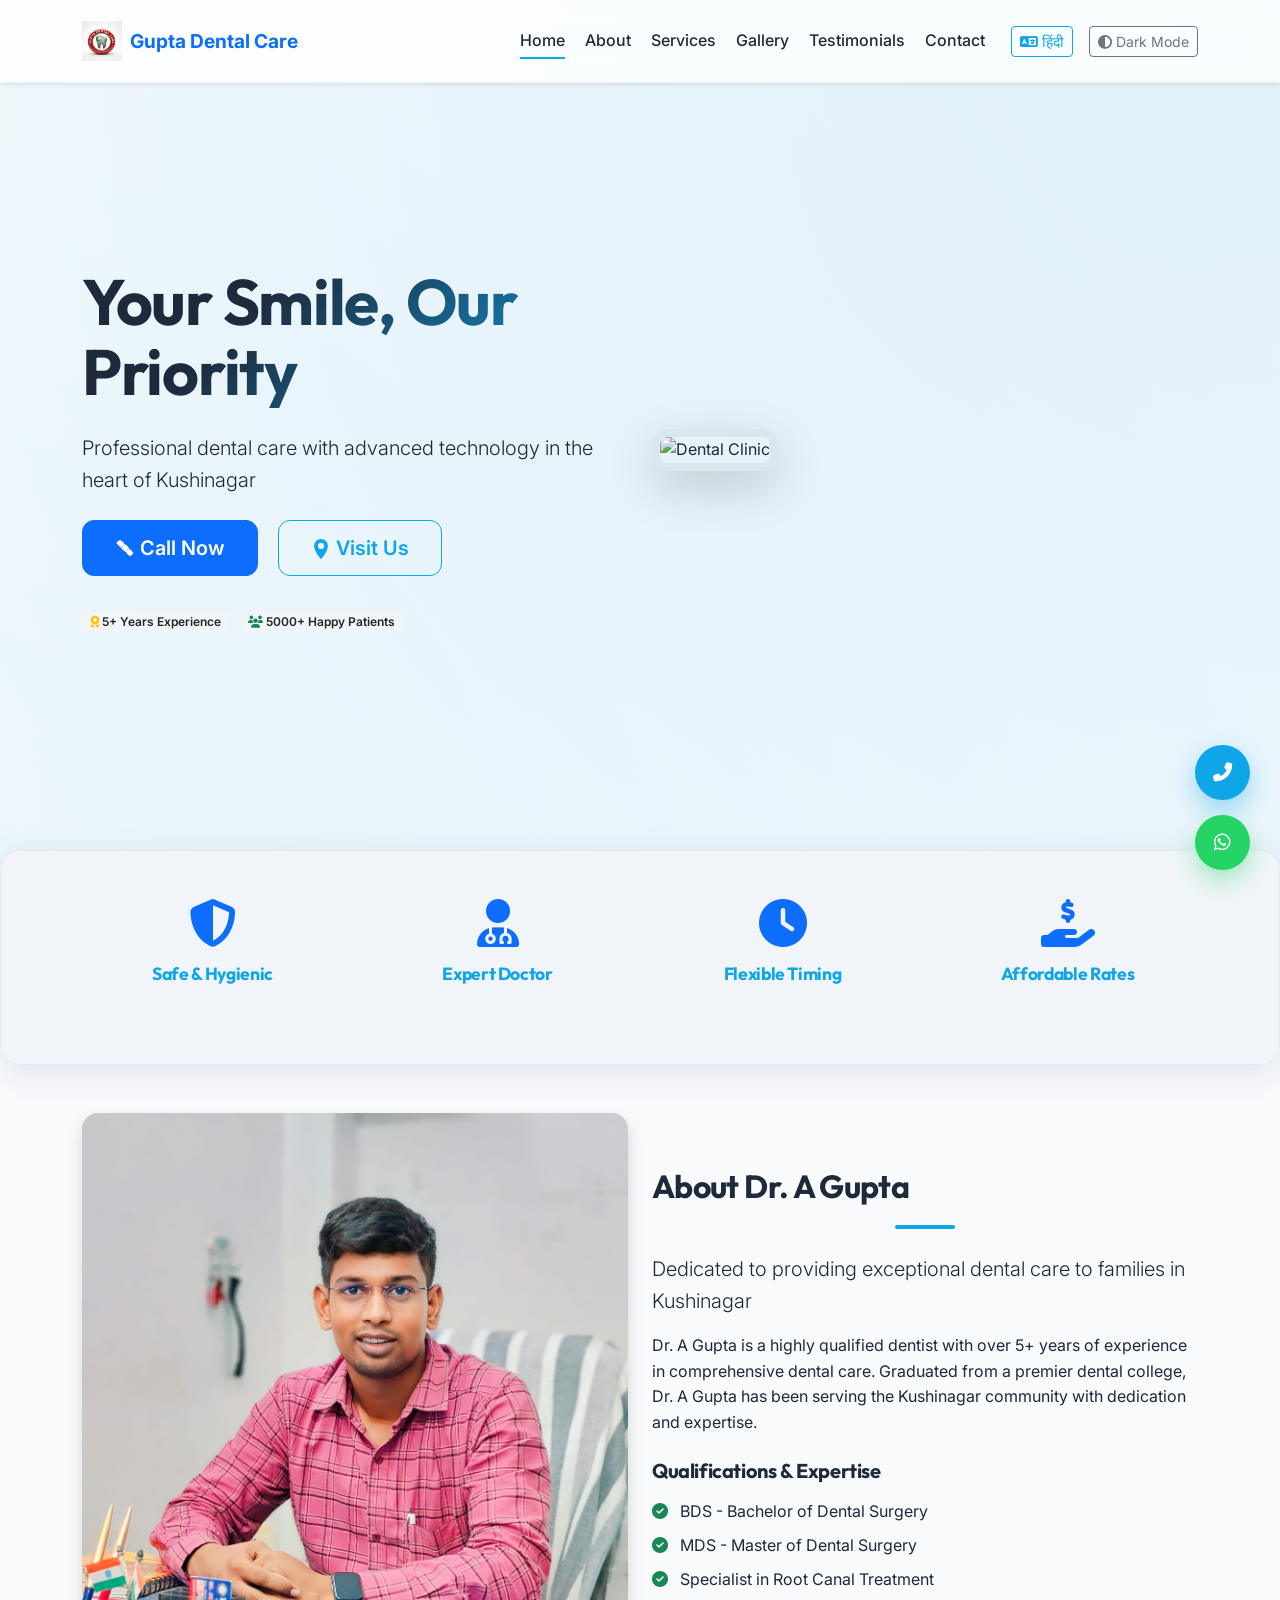
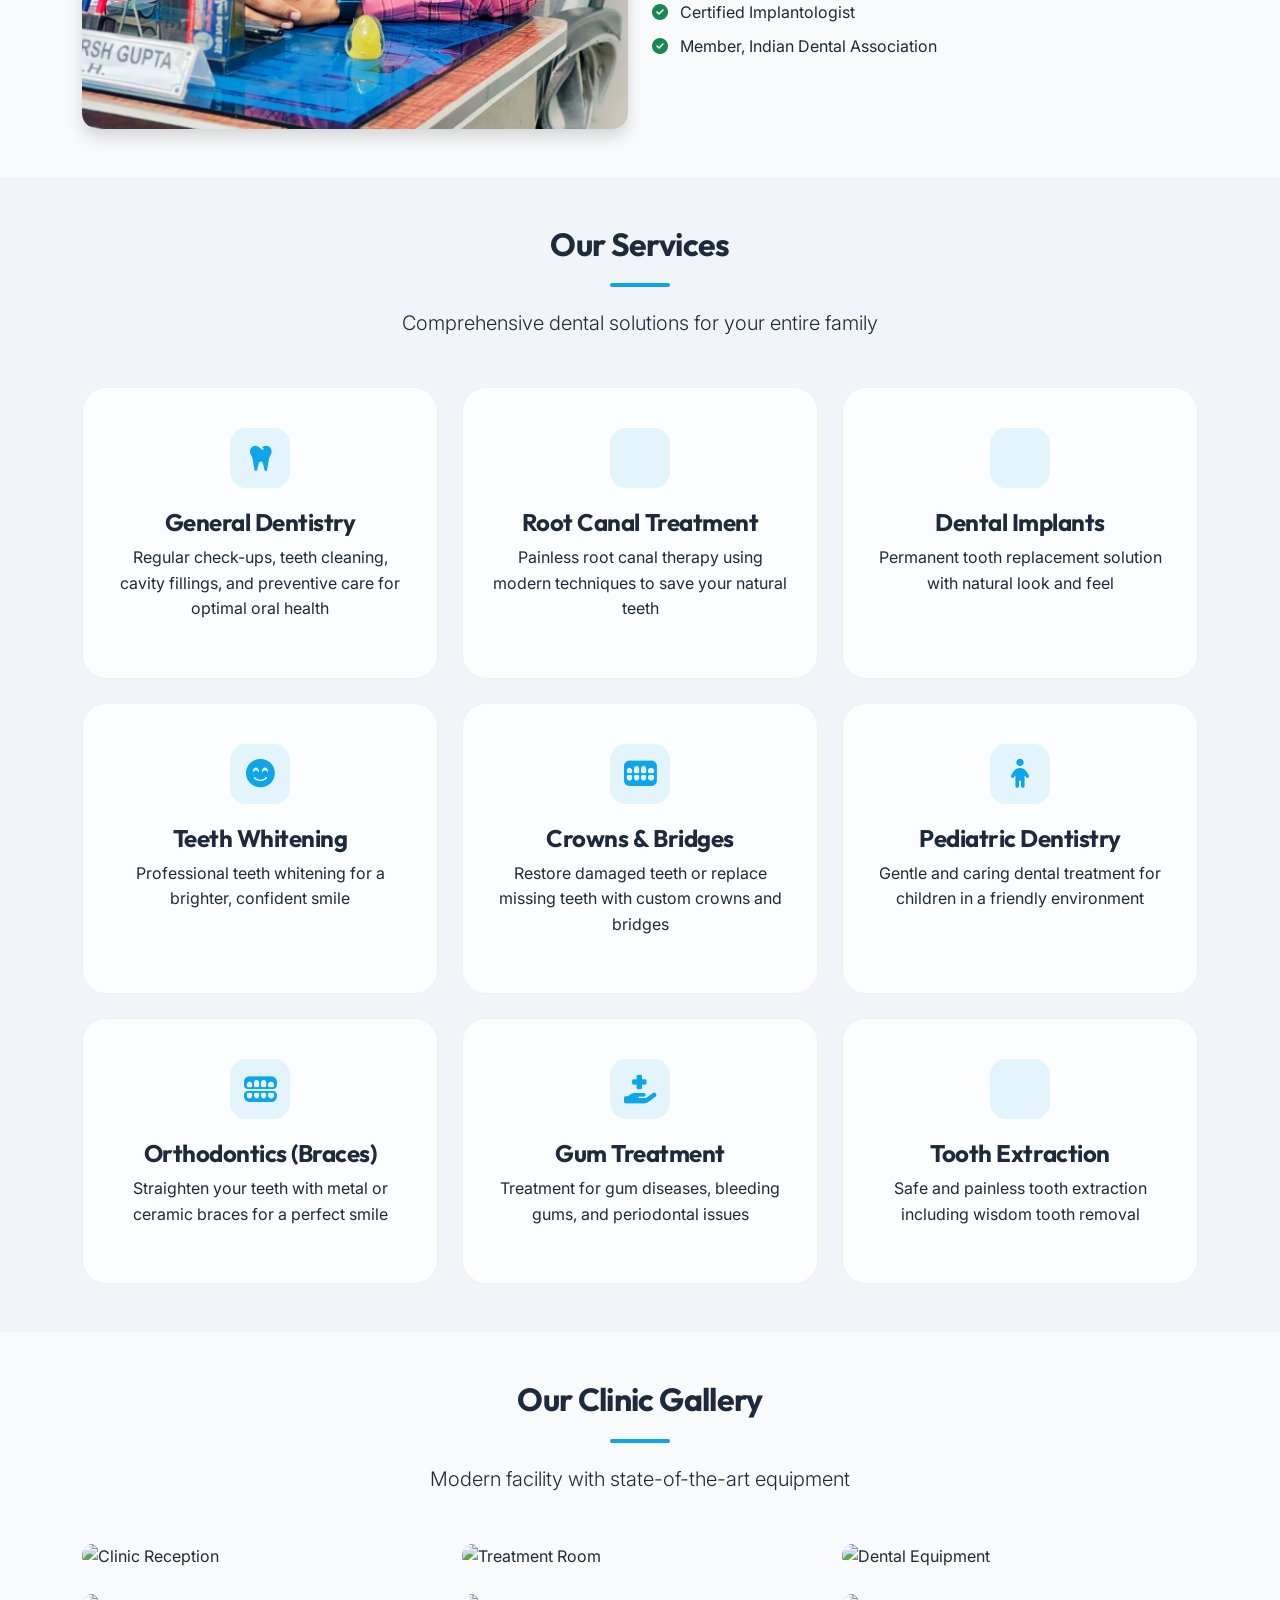
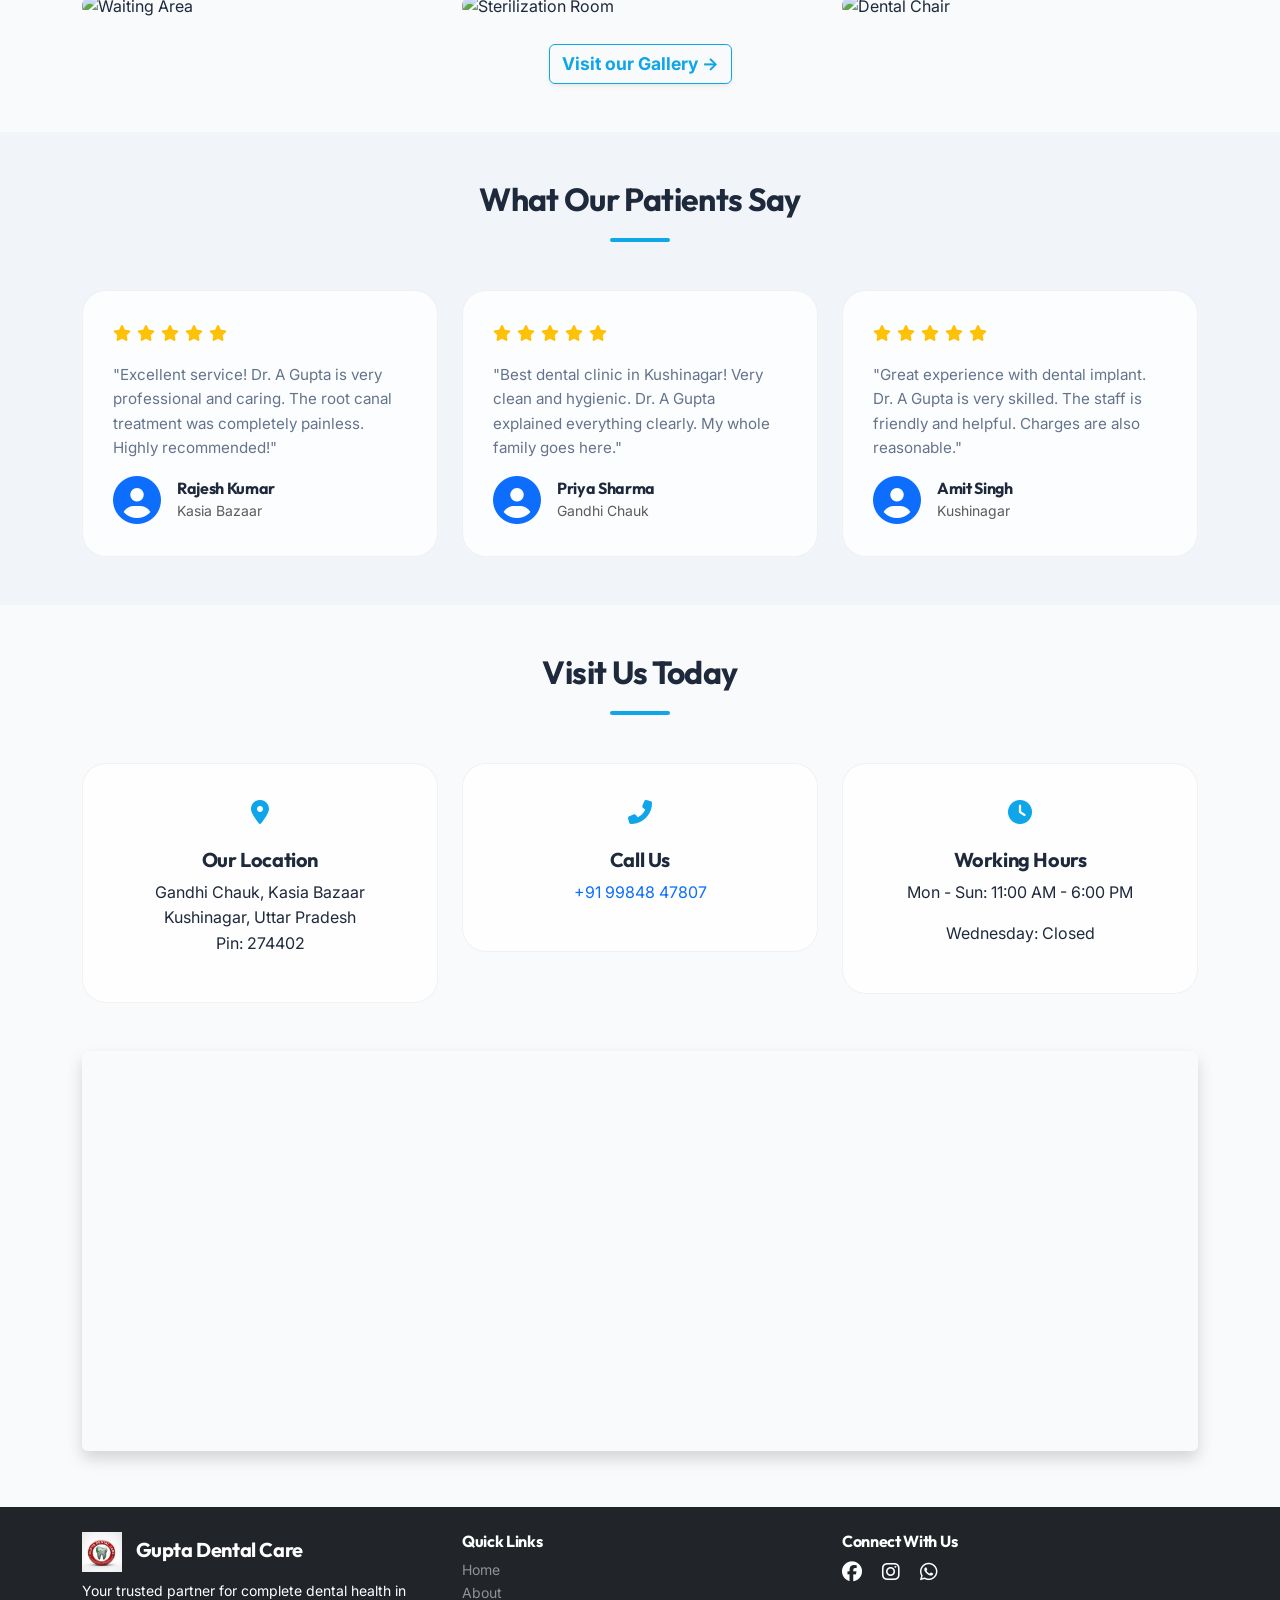
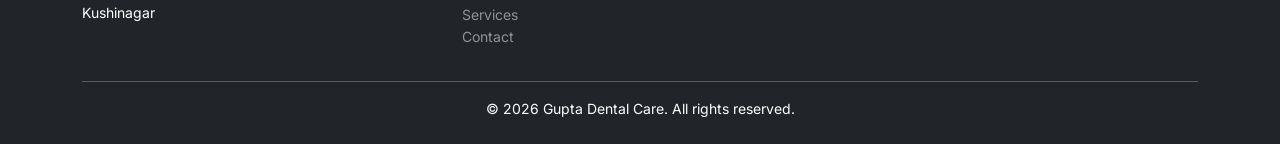
==== commit c4a2c646: "Add files via upload" ====
--- a/index.html
+++ b/index.html
@@ -31,7 +31,8 @@
         <div class="container">
             <a class="navbar-brand d-flex align-items-center" href="#home" style="max-width: 75%;">
                 <img src="logo.jpg" alt="Gupta Dental Care" style="height: 40px; width: auto; object-fit: contain;">
-                <span class="ms-2 fw-bold text-primary text-truncate" style="font-size: 1.2rem;">Gupta Dental Care</span>
+                <span class="ms-2 fw-bold text-primary text-truncate" style="font-size: 1.2rem;">Gupta Dental
+                    Care</span>
             </a>
             <button class="navbar-toggler" type="button" data-bs-toggle="collapse" data-bs-target="#navbarNav"
                 aria-label="Toggle navigation">
@@ -367,7 +368,7 @@
             <div class="row g-4">
                 <div class="col-lg-4 col-md-6">
                     <div class="gallery-item">
-                        <img src="Dr. A Gupta.jpeg" alt="Clinic Reception" class="img-fluid rounded">
+                        <img src="home/Dr. A Gupta.jpeg" alt="Clinic Reception" class="img-fluid rounded gallery-img">
                         <div class="gallery-overlay">
                             <h5 data-en="Reception Area" data-hi="रिसेप्शन क्षेत्र">Reception Area</h5>
                         </div>
@@ -376,7 +377,7 @@
                 <div class="col-lg-4 col-md-6">
                     <div class="gallery-item">
                         <img src="https://images.unsplash.com/photo-1588776814546-1ffcf47267a5?w=600&h=400&fit=crop"
-                            alt="Treatment Room" class="img-fluid rounded">
+                            alt="Treatment Room" class="img-fluid rounded gallery-img">
                         <div class="gallery-overlay">
                             <h5 data-en="Treatment Room" data-hi="उपचार कक्ष">Treatment Room</h5>
                         </div>
@@ -385,7 +386,7 @@
                 <div class="col-lg-4 col-md-6">
                     <div class="gallery-item">
                         <img src="https://images.unsplash.com/photo-1598256989800-fe5f95da9787?w=600&h=400&fit=crop"
-                            alt="Dental Equipment" class="img-fluid rounded">
+                            alt="Dental Equipment" class="img-fluid rounded gallery-img">
                         <div class="gallery-overlay">
                             <h5 data-en="Advanced Equipment" data-hi="उन्नत उपकरण">Advanced Equipment</h5>
                         </div>
@@ -394,7 +395,7 @@
                 <div class="col-lg-4 col-md-6">
                     <div class="gallery-item">
                         <img src="https://images.unsplash.com/photo-1606811841689-23dfddce3e95?w=600&h=400&fit=crop"
-                            alt="Waiting Area" class="img-fluid rounded">
+                            alt="Waiting Area" class="img-fluid rounded gallery-img">
                         <div class="gallery-overlay">
                             <h5 data-en="Waiting Area" data-hi="प्रतीक्षालय">Waiting Area</h5>
                         </div>
@@ -403,7 +404,7 @@
                 <div class="col-lg-4 col-md-6">
                     <div class="gallery-item">
                         <img src="https://images.unsplash.com/photo-1631217868264-e5b90bb7e133?w=600&h=400&fit=crop"
-                            alt="Sterilization Room" class="img-fluid rounded">
+                            alt="Sterilization Room" class="img-fluid rounded gallery-img">
                         <div class="gallery-overlay">
                             <h5 data-en="Sterilization Area" data-hi="नसबंदी क्षेत्र">Sterilization Area</h5>
                         </div>
@@ -411,7 +412,7 @@
                 </div>
                 <div class="col-lg-4 col-md-6">
                     <div class="gallery-item">
-                        <img src="1.1.1.2.jpg" alt="Dental Chair" class="img-fluid rounded">
+                        <img src="home/1.1.1.2.jpg" alt="Dental Chair" class="img-fluid rounded gallery-img">
                         <div class="gallery-overlay">
                             <h5 data-en="Treatment Chair" data-hi="उपचार कुर्सी">Treatment Chair</h5>
                         </div>
--- a/styles.css
+++ b/styles.css
@@ -265,6 +265,26 @@
     color: var(--text-muted);
 }
 
+.testimonial-scroll-container {
+    display: flex;
+    overflow-x: auto;
+    scroll-snap-type: x mandatory;
+    gap: 1.5rem;
+    padding-bottom: 20px;
+    -ms-overflow-style: none;  /* IE and Edge */
+    scrollbar-width: none;  /* Firefox */
+}
+
+.testimonial-scroll-container::-webkit-scrollbar {
+    display: none;
+}
+
+.testimonial-wrap {
+    flex: 0 0 calc(33.333% - 1rem);
+    scroll-snap-align: start;
+    min-width: 300px;
+}
+
 /* ==================== Contact & Footer ==================== */
 .contact-card {
     background: var(--bg-surface);
@@ -355,14 +375,35 @@
     opacity: 1;
 }
 
-.gallery-item img {
+.gallery-img {
     width: 100%;
-    height: 250px;
+    aspect-ratio: 3 / 2; /* Ensures 600x400 visual ratio */
     object-fit: cover;
-    transition: var(--transition);
-}
-
-.gallery-item:hover img {
+    transition: transform 0.6s cubic-bezier(0.4, 0, 0.2, 1);
+}
+
+#homeDynamicGallery .gallery-img {
+    aspect-ratio: 4 / 3;
+}
+
+#dynamicGalleryContainer .gallery-img {
+    aspect-ratio: 3 / 4;
+}
+
+.premium-hover {
+    overflow: hidden;
+    position: relative;
+    border: 3px solid transparent;
+    transition: var(--transition);
+}
+
+.premium-hover:hover {
+    border-color: var(--gold);
+    box-shadow: 0 15px 35px rgba(15, 23, 42, 0.2);
+    transform: translateY(-8px);
+}
+
+.premium-hover:hover .gallery-img {
     transform: scale(1.1);
 }
 
@@ -382,6 +423,10 @@
 
     .trust-section {
         margin-top: 20px;
+    }
+    
+    .testimonial-wrap {
+        flex: 0 0 calc(100% - 1rem); /* 1 item clearly centered on mobile */
     }
 }
 
@@ -403,6 +448,10 @@
 
 /* Responsive */
 @media (max-width: 991px) {
+    .testimonial-wrap {
+        flex: 0 0 calc(50% - 1rem); /* 2 items on tablets */
+    }
+
     section {
         padding: 80px 0;
     }
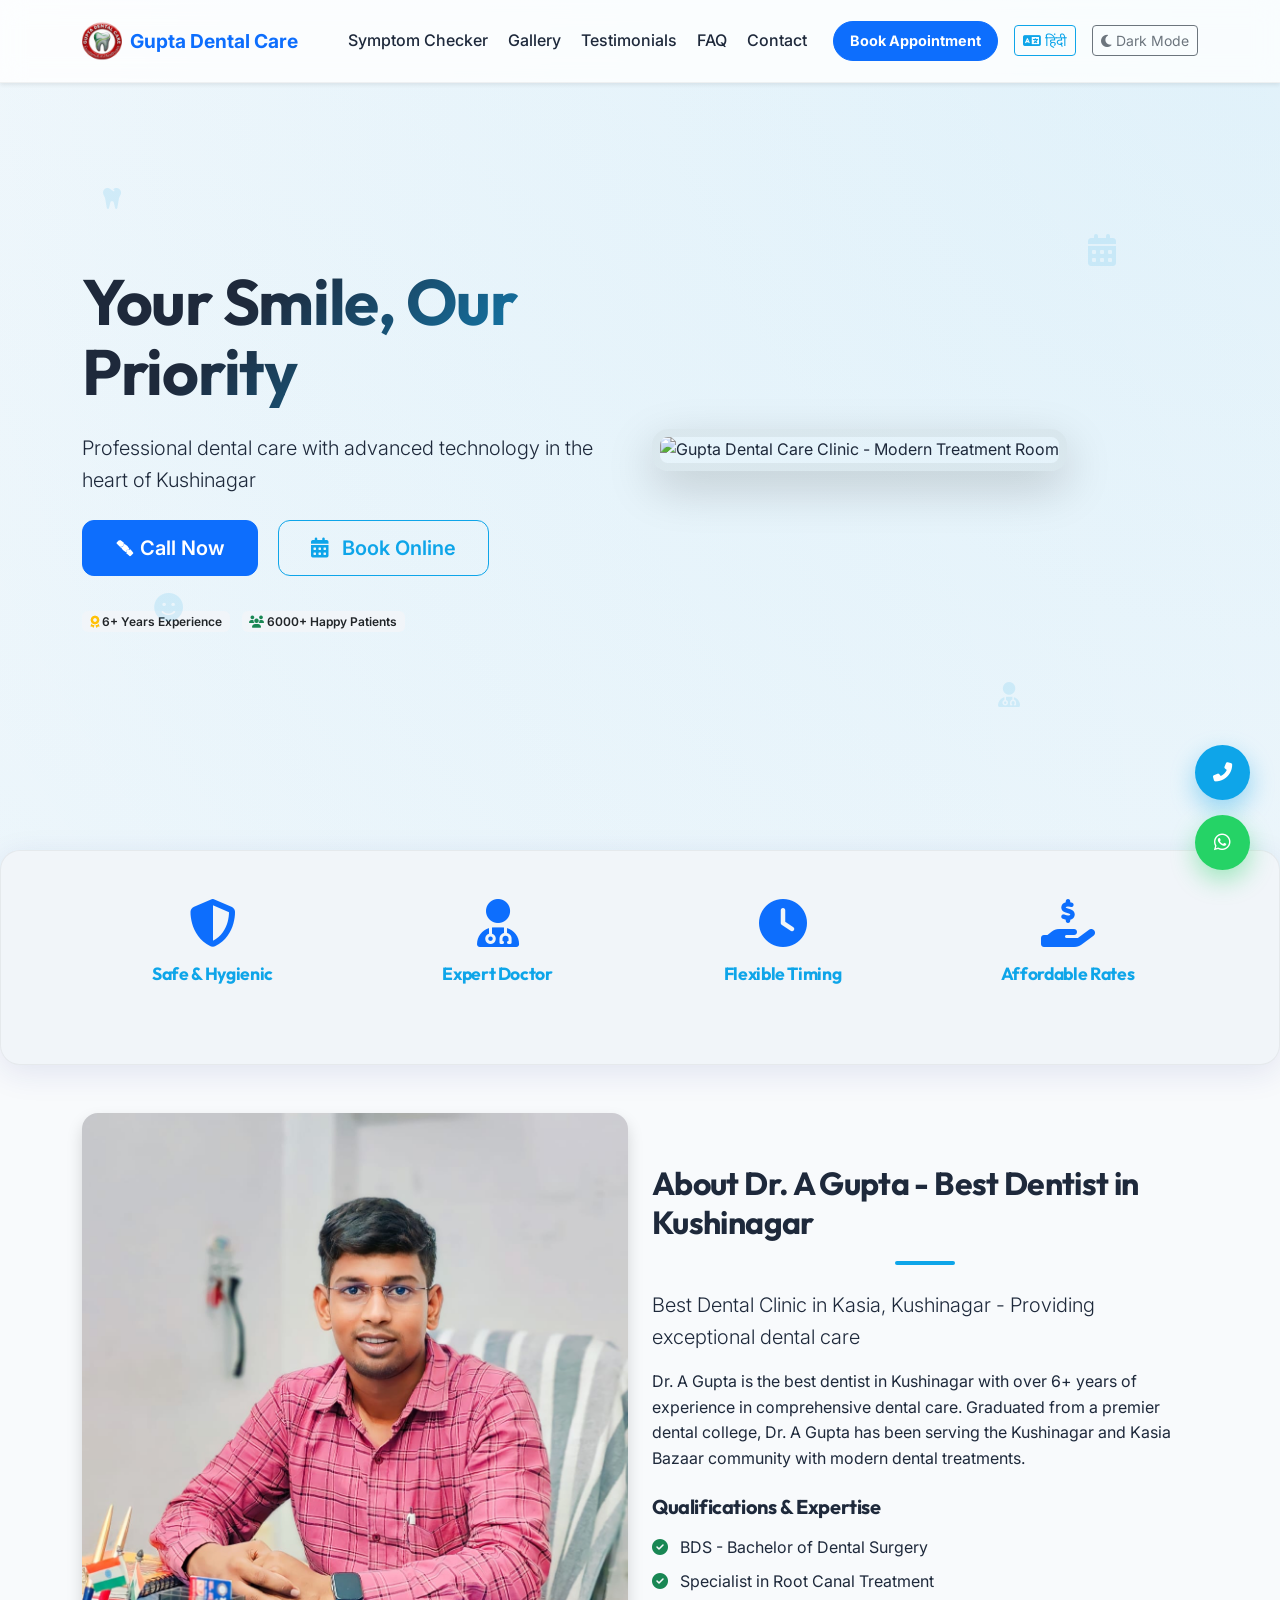
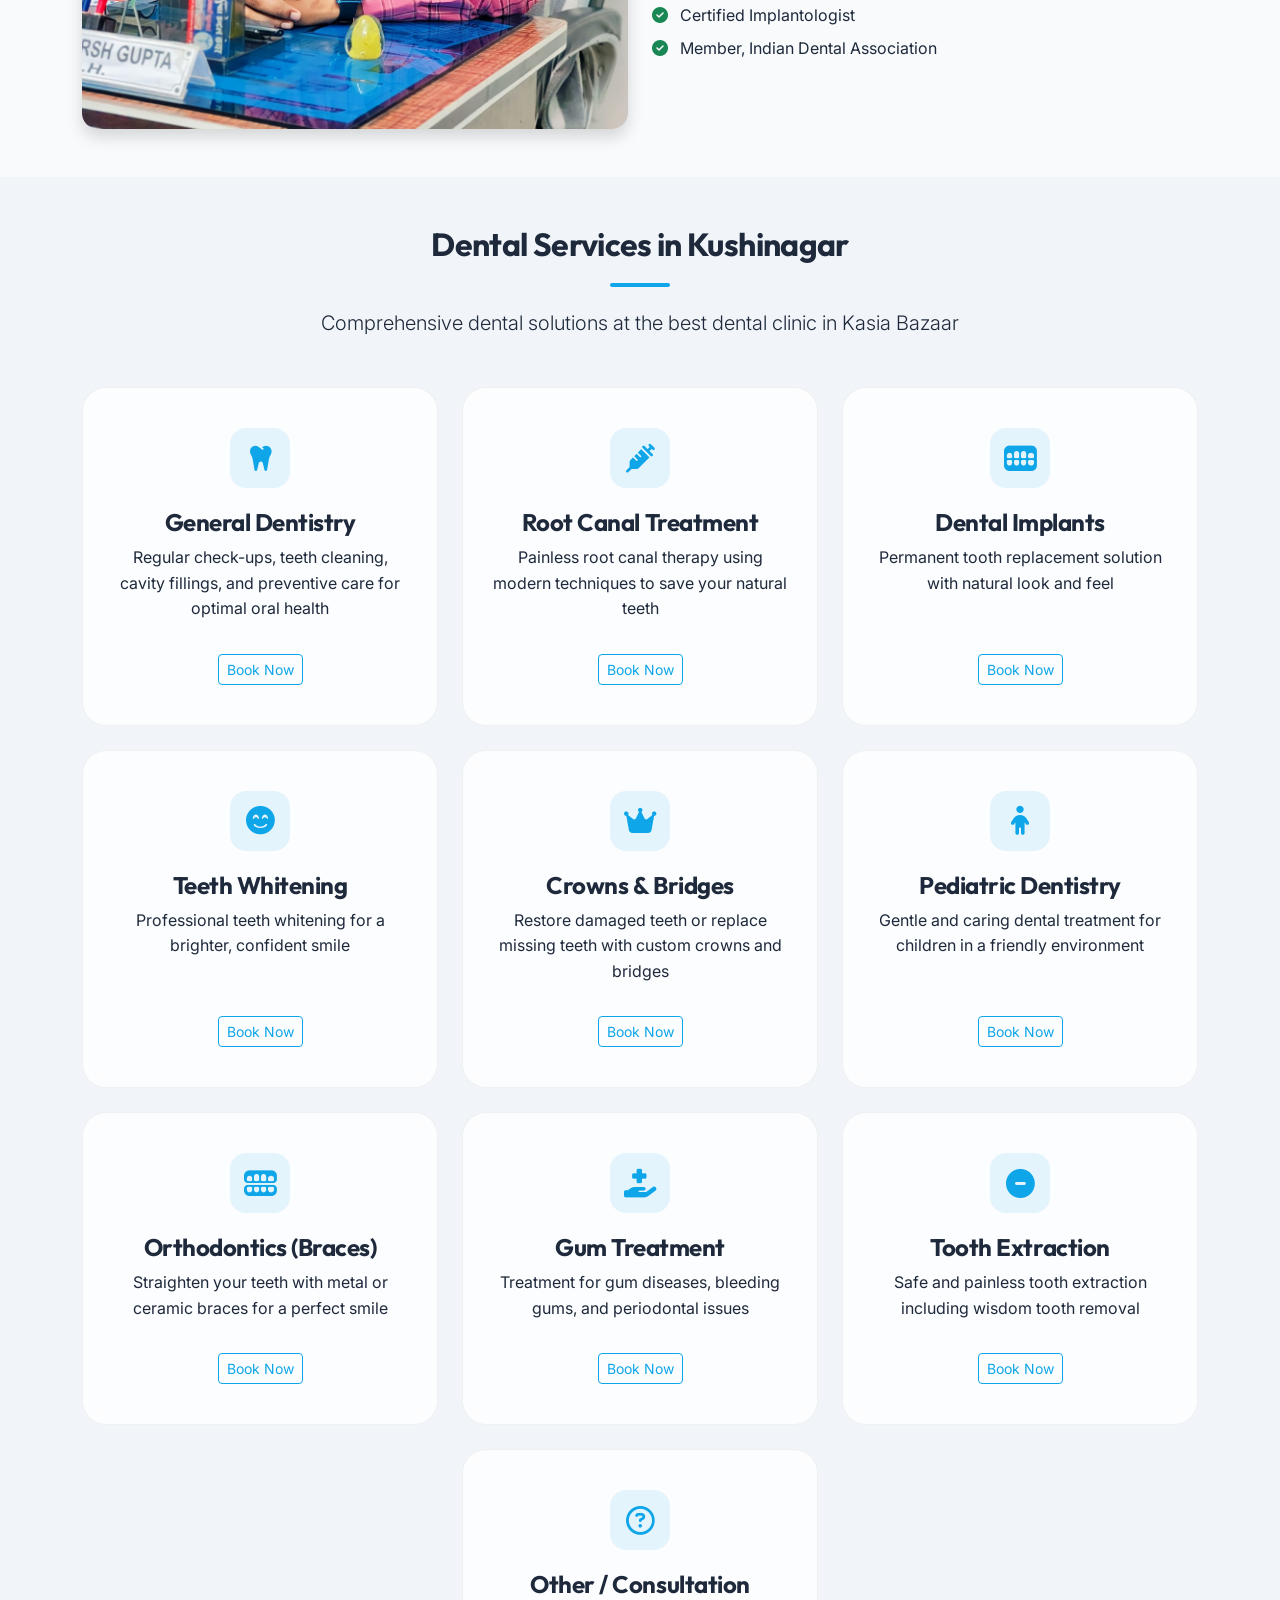
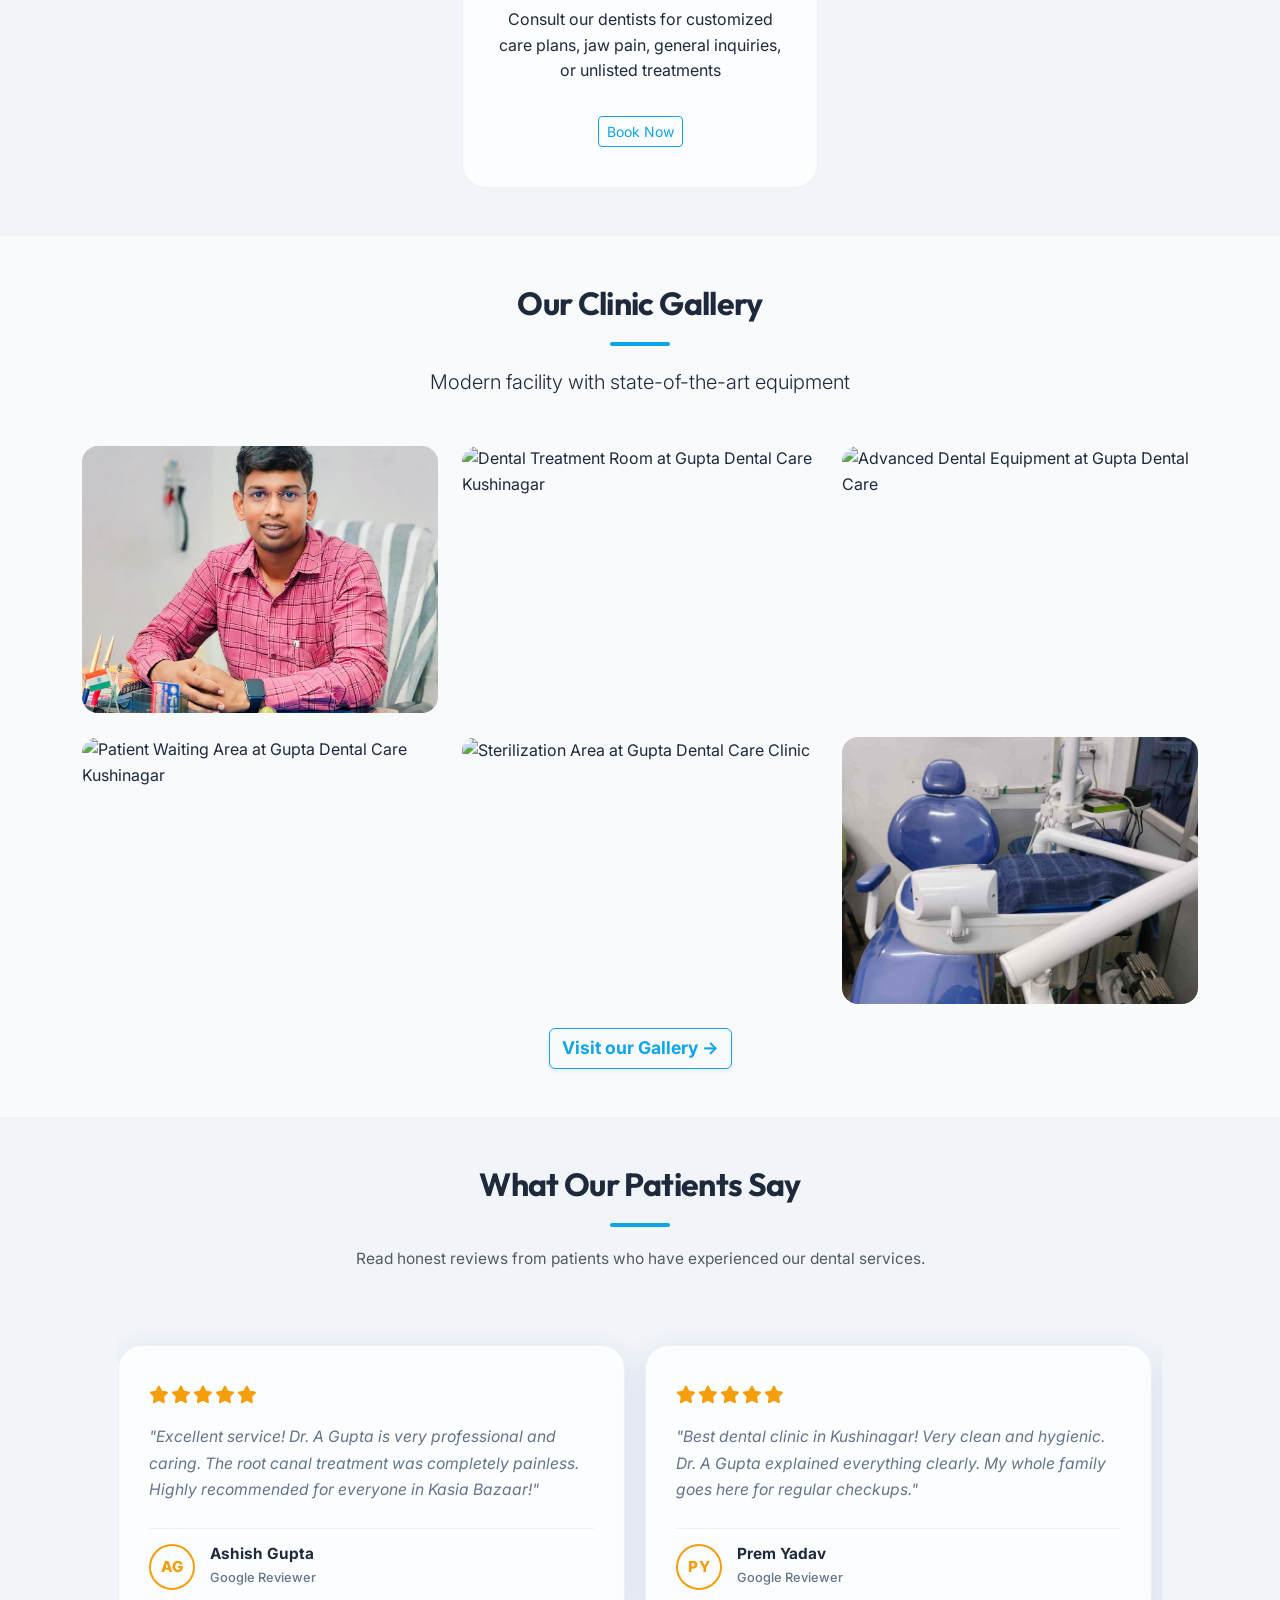
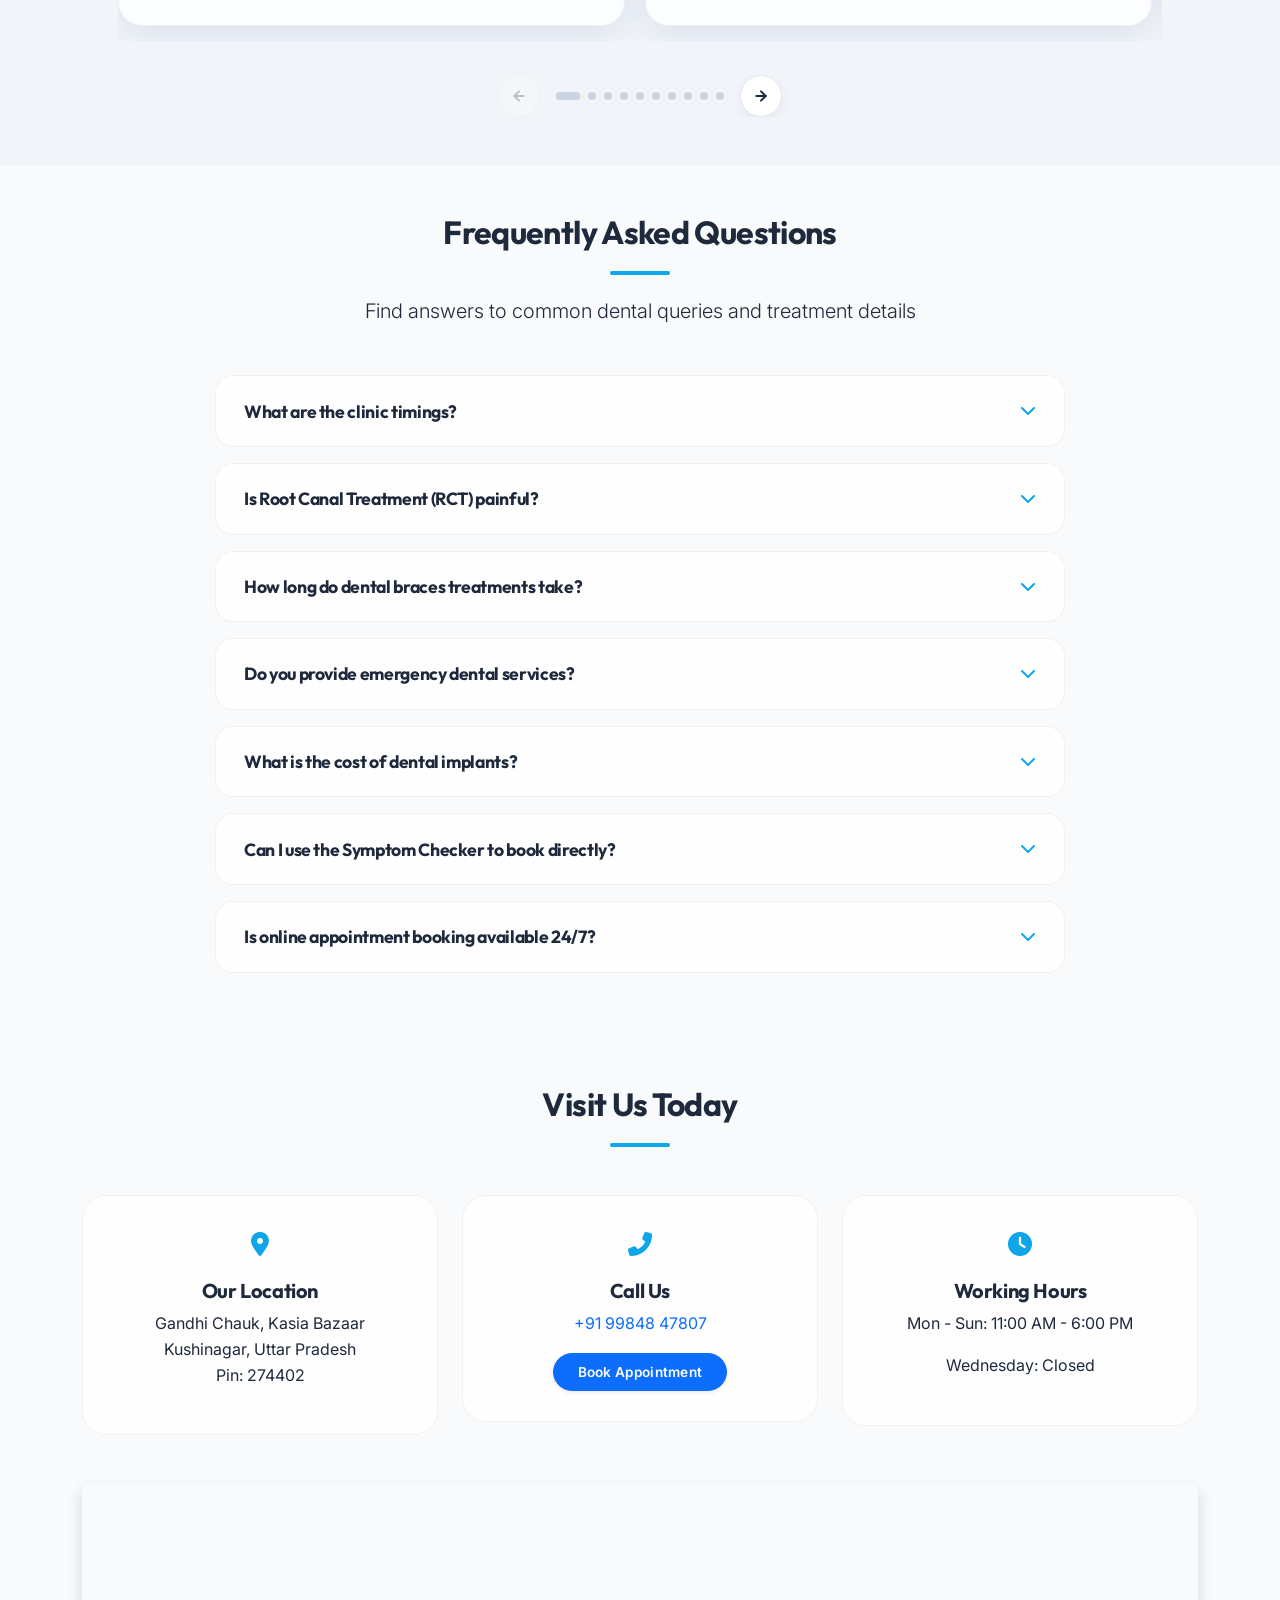
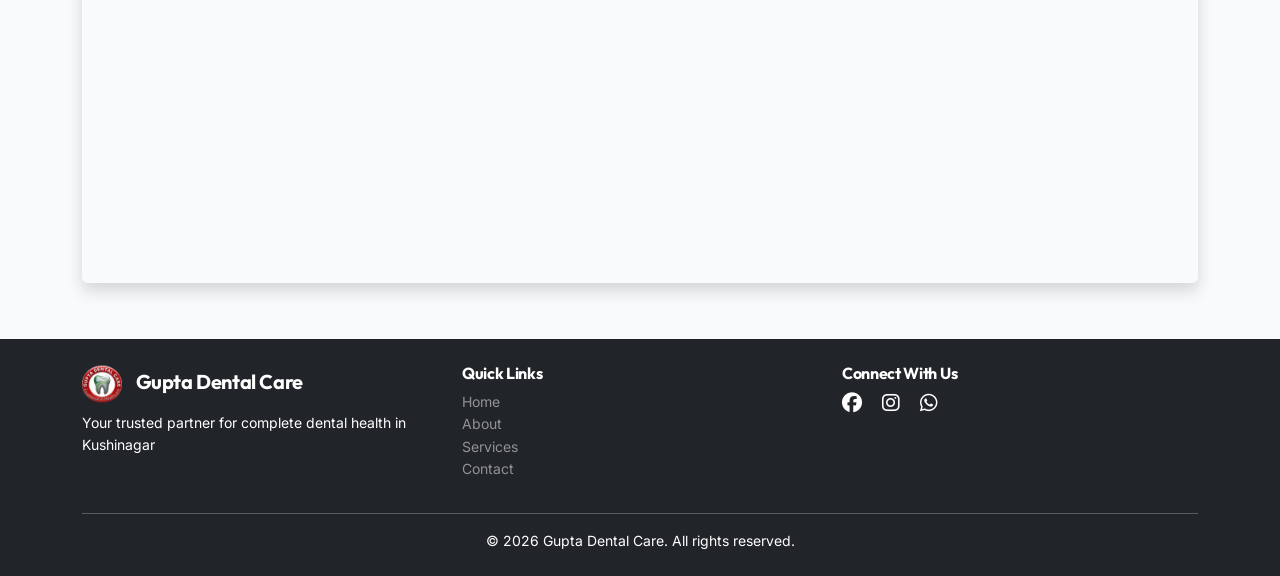
==== commit 87390028: "Add files via upload" ====
--- a/index.html
+++ b/index.html
@@ -1,656 +1,1455 @@
-<!DOCTYPE html>
-<html lang="en">
-
-<head>
-    <meta charset="UTF-8">
-    <meta name="viewport" content="width=device-width, initial-scale=1.0">
-    <meta name="description"
-        content="Gupta Dental Care - Professional Dental Services in Kushinagar. Best Dentist at Gandhi Chauk, Kasia Bazaar. Root Canal, Teeth Cleaning, Implants & More.">
-    <meta name="keywords"
-        content="dentist kushinagar, dental clinic kushinagar, gupta dental care, teeth cleaning kushinagar, root canal kushinagar, dental implants, kasia bazaar dentist">
-    <title>Gupta Dental Care - Best Dentist in Kushinagar | Gandhi Chauk, Kasia Bazaar</title>
-
-    <!-- Bootstrap CSS -->
-    <link href="https://cdn.jsdelivr.net/npm/bootstrap@5.3.0/dist/css/bootstrap.min.css" rel="stylesheet">
-    <!-- Font Awesome -->
-    <link rel="stylesheet" href="https://cdnjs.cloudflare.com/ajax/libs/font-awesome/6.4.0/css/all.min.css">
-    <!-- Google Fonts -->
-    <link
-        href="https://fonts.googleapis.com/css2?family=Outfit:wght@300;400;500;600;700;800&family=Inter:wght@300;400;500;600;700&family=Noto+Sans+Devanagari:wght@300;400;500;600;700&display=swap"
-        rel="stylesheet">
-    <!-- AOS Animation -->
-    <link href="https://unpkg.com/aos@2.3.1/dist/aos.css" rel="stylesheet">
-    <!-- Custom CSS -->
-    <link rel="stylesheet" href="styles.css">
-</head>
-
-<body>
-
-    <!-- Navigation -->
-    <nav class="navbar navbar-expand-lg navbar-light bg-white fixed-top shadow-sm">
-        <div class="container">
-            <a class="navbar-brand d-flex align-items-center" href="#home" style="max-width: 75%;">
-                <img src="logo.jpg" alt="Gupta Dental Care" style="height: 40px; width: auto; object-fit: contain;">
-                <span class="ms-2 fw-bold text-primary text-truncate" style="font-size: 1.2rem;">Gupta Dental
-                    Care</span>
-            </a>
-            <button class="navbar-toggler" type="button" data-bs-toggle="collapse" data-bs-target="#navbarNav"
-                aria-label="Toggle navigation">
-                <span class="navbar-toggler-icon"></span>
-            </button>
-            <div class="collapse navbar-collapse" id="navbarNav">
-                <ul class="navbar-nav ms-auto align-items-center">
-                    <li class="nav-item">
-                        <a class="nav-link" href="#home" data-en="Home" data-hi="होम">Home</a>
-                    </li>
-                    <li class="nav-item">
-                        <a class="nav-link" href="#about" data-en="About" data-hi="डॉक्टर के बारे में">About</a>
-                    </li>
-                    <li class="nav-item">
-                        <a class="nav-link" href="#services" data-en="Services" data-hi="सेवाएं">Services</a>
-                    </li>
-                    <li class="nav-item">
-                        <a class="nav-link" href="#gallery" data-en="Gallery" data-hi="गैलरी">Gallery</a>
-                    </li>
-                    <li class="nav-item">
-                        <a class="nav-link" href="#testimonials" data-en="Testimonials"
-                            data-hi="समीक्षा">Testimonials</a>
-                    </li>
-                    <li class="nav-item">
-                        <a class="nav-link" href="#contact" data-en="Contact" data-hi="संपर्क">Contact</a>
-                    </li>
-                    <li class="nav-item ms-3">
-                        <button class="btn btn-outline-primary btn-sm language-toggle" onclick="toggleLanguage()">
-                            <i class="fas fa-language"></i> <span id="lang-text">हिंदी</span>
-                        </button>
-                    </li>
-                    <li class="nav-item ms-3">
-                        <button class="btn btn-outline-secondary btn-sm" id="bg-toggle"
-                            onclick="toggleBackgroundMode()">
-                            <i class="fas fa-adjust"></i> <span id="bg-mode-text">Light Mode</span>
-                        </button>
-                    </li>
-                </ul>
-            </div>
-        </div>
-    </nav>
-
-    <!-- Hero Section -->
-    <section id="home" class="hero-section">
-        <div class="container">
-            <div class="row align-items-center">
-                <div class="col-lg-6">
-                    <div class="hero-content">
-                        <h1 class="display-4 fw-bold mb-4" data-en="Your Smile, Our Priority"
-                            data-hi="आपकी मुस्कान, हमारी प्राथमिकता">
-                            Your Smile, Our Priority
-                        </h1>
-                        <p class="lead mb-4"
-                            data-en="Professional dental care with advanced technology in the heart of Kushinagar"
-                            data-hi="कुशीनगर के केंद्र में उन्नत तकनीक के साथ पेशेवर दंत चिकित्सा देखभाल">
-                            Professional dental care with advanced technology in the heart of Kushinagar
-                        </p>
-                        <div class="hero-buttons">
-                            <a href="tel:+919984847807" class="btn btn-primary btn-lg me-3 mb-2">
-                                <svg xmlns="http://www.w3.org/2000/svg" width="1em" height="1em" fill="currentColor"
-                                    viewBox="0 0 16 16" style="vertical-align:middle;">
-                                    <path
-                                        d="M3.654 1.328a.678.678 0 0 1 .252-.287c.272-.176.637-.145.888.07l2.29 1.958c.329.282.445.76.267 1.153l-.805 1.684a.678.678 0 0 1-.746.39l-1.516-.304a11.72 11.72 0 0 0 5.292 5.292l-.304-1.516a.678.678 0 0 1 .39-.746l1.684-.805c.393-.178.87-.062 1.153.267l1.958 2.29c.215.251.246.616.07.888a13.684 13.684 0 0 1-2.01 2.01c-.272.176-.637.145-.888-.07l-2.29-1.958a.678.678 0 0 1-.267-1.153l.805-1.684a.678.678 0 0 1 .746-.39l1.516.304a11.72 11.72 0 0 0-5.292-5.292l.304 1.516a.678.678 0 0 1-.39.746l-1.684.805a.678.678 0 0 1-1.153-.267L1.328 3.654a.678.678 0 0 1 .07-.888 13.684 13.684 0 0 1 2.01-2.01z" />
-                                </svg>
-                                <span data-en="Call Now" data-hi="अभी कॉल करें">Call Now</span>
-                            </a>
-                            <a href="#contact" class="btn btn-outline-primary btn-lg mb-2">
-                                <svg xmlns="http://www.w3.org/2000/svg" width="1em" height="1em" fill="currentColor"
-                                    viewBox="0 0 16 16" style="vertical-align:middle;">
-                                    <path
-                                        d="M8 0a5.53 5.53 0 0 0-5.5 5.5c0 4.5 5.5 10.5 5.5 10.5s5.5-6 5.5-10.5A5.53 5.53 0 0 0 8 0zm0 8a2.5 2.5 0 1 1 0-5 2.5 2.5 0 0 1 0 5z" />
-                                </svg>
-                                <span data-en="Visit Us" data-hi="हमसे मिलें">Visit Us</span>
-                            </a>
-                        </div>
-                        <div class="hero-badges mt-4">
-                            <span class="badge bg-light text-dark me-2"
-                                style="color:#383839;font-weight:600;text-shadow:0 1px 4px #fff6;"> <i
-                                    class="fas fa-award text-warning"></i> 5+ Years Experience</span>
-                            <span class="badge bg-light text-dark me-2"
-                                style="color:#414243;font-weight:600;text-shadow:0 1px 4px #fff6;"> <i
-                                    class="fas fa-users text-success"></i> 5000+ Happy Patients</span>
-                        </div>
-                    </div>
-                </div>
-                <div class="col-lg-6">
-                    <div class="hero-image">
-                        <img src="https://images.unsplash.com/photo-1606811971618-4486d14f3f99?w=800&h=600&fit=crop"
-                            alt="Dental Clinic" class="img-fluid rounded-4 shadow-lg">
-                    </div>
-                </div>
-            </div>
-        </div>
-    </section>
-
-    <!-- Trust Section -->
-    <section class="trust-section py-5 bg-light">
-        <div class="container">
-            <div class="row text-center">
-                <div class="col-md-3 col-6 mb-4">
-                    <div class="trust-item">
-                        <i class="fas fa-shield-alt fa-3x text-primary mb-3"></i>
-                        <h5 data-en="Safe & Hygienic" data-hi="सुरक्षित और स्वच्छ">Safe & Hygienic</h5>
-                    </div>
-                </div>
-                <div class="col-md-3 col-6 mb-4">
-                    <div class="trust-item">
-                        <i class="fas fa-user-md fa-3x text-primary mb-3"></i>
-                        <h5 data-en="Expert Doctor" data-hi="विशेषज्ञ डॉक्टर">Expert Doctor</h5>
-                    </div>
-                </div>
-                <div class="col-md-3 col-6 mb-4">
-                    <div class="trust-item">
-                        <i class="fas fa-clock fa-3x text-primary mb-3"></i>
-                        <h5 data-en="Flexible Timing" data-hi="लचीला समय">Flexible Timing</h5>
-                    </div>
-                </div>
-                <div class="col-md-3 col-6 mb-4">
-                    <div class="trust-item">
-                        <i class="fas fa-hand-holding-usd fa-3x text-primary mb-3"></i>
-                        <h5 data-en="Affordable Rates" data-hi="किफायती दरें">Affordable Rates</h5>
-                    </div>
-                </div>
-            </div>
-        </div>
-    </section>
-
-    <!-- About Section -->
-    <section id="about" class="py-5">
-        <div class="container">
-            <div class="row align-items-center">
-                <div class="col-lg-6 mb-4 mb-lg-0">
-                    <img src="Dr. A Gupta.jpeg" alt="Dr. A Gupta" class="img-fluid rounded-4 shadow">
-                </div>
-                <div class="col-lg-6">
-                    <div class="section-title mb-4">
-                        <h2 class="fw-bold" data-en="About Dr. A Gupta" data-hi="डॉ. ए गुप्ता के बारे में">About Dr. A
-                            Gupta</h2>
-                        <div class="title-border"></div>
-                    </div>
-                    <p class="lead" data-en="Dedicated to providing exceptional dental care to families in Kushinagar"
-                        data-hi="कुशीनगर में परिवारों को असाधारण दंत चिकित्सा देखभाल प्रदान करने के लिए समर्पित">
-                        Dedicated to providing exceptional dental care to families in Kushinagar
-                    </p>
-                    <p data-en="Dr. A Gupta is a highly qualified dentist with over 5+ years of experience in comprehensive dental care. Graduated from a premier dental college, Dr. A Gupta has been serving the Kushinagar community with dedication and expertise."
-                        data-hi="डॉ. ए गुप्ता व्यापक दंत चिकित्सा देखभाल में 5+ से अधिक वर्षों के अनुभव के साथ एक उच्च योग्य दंत चिकित्सक हैं। एक प्रमुख दंत चिकित्सा कॉलेज से स्नातक, डॉ. ए गुप्ता समर्पण और विशेषज्ञता के साथ कुशीनगर समुदाय की सेवा कर रहे हैं।">
-                        Dr. A Gupta is a highly qualified dentist with over 5+ years of experience in comprehensive
-                        dental care. Graduated from a premier dental college, Dr. A Gupta has been serving the
-                        Kushinagar community with dedication and expertise.
-                    </p>
-
-                    <div class="qualifications mt-4">
-                        <h5 class="fw-bold mb-3" data-en="Qualifications & Expertise" data-hi="योग्यता और विशेषज्ञता">
-                            Qualifications & Expertise</h5>
-                        <ul class="list-unstyled">
-                            <li class="mb-2"><i class="fas fa-check-circle text-success me-2"></i> BDS - Bachelor of
-                                Dental Surgery</li>
-                            <li class="mb-2"><i class="fas fa-check-circle text-success me-2"></i> MDS - Master of
-                                Dental Surgery</li>
-                            <li class="mb-2"><i class="fas fa-check-circle text-success me-2"></i> <span
-                                    data-en="Specialist in Root Canal Treatment"
-                                    data-hi="रूट कैनाल उपचार में विशेषज्ञ">Specialist in Root Canal Treatment</span>
-                            </li>
-                            <li class="mb-2"><i class="fas fa-check-circle text-success me-2"></i> <span
-                                    data-en="Certified Implantologist" data-hi="प्रमाणित इम्प्लांटोलॉजिस्ट">Certified
-                                    Implantologist</span></li>
-                            <li class="mb-2"><i class="fas fa-check-circle text-success me-2"></i> <span
-                                    data-en="Member, Indian Dental Association"
-                                    data-hi="सदस्य, भारतीय दंत चिकित्सा संघ">Member, Indian Dental Association</span>
-                            </li>
-                        </ul>
-                    </div>
-                </div>
-            </div>
-        </div>
-    </section>
-
-    <!-- Services Section -->
-    <section id="services" class="py-5 bg-light">
-        <div class="container">
-            <div class="section-title text-center mb-5">
-                <h2 class="fw-bold" data-en="Our Services" data-hi="हमारी सेवाएं">Our Services</h2>
-                <div class="title-border mx-auto"></div>
-                <p class="lead mt-3" data-en="Comprehensive dental solutions for your entire family"
-                    data-hi="आपके पूरे परिवार के लिए व्यापक दंत चिकित्सा समाधान">
-                    Comprehensive dental solutions for your entire family
-                </p>
-            </div>
-
-            <div class="row g-4">
-                <div class="col-lg-4 col-md-6">
-                    <div class="service-card text-center h-100">
-                        <div class="service-icon">
-                            <i class="fas fa-tooth"></i>
-                        </div>
-                        <h4 data-en="General Dentistry" data-hi="सामान्य दंत चिकित्सा">General Dentistry</h4>
-                        <p data-en="Regular check-ups, teeth cleaning, cavity fillings, and preventive care for optimal oral health"
-                            data-hi="नियमित जांच, दांतों की सफाई, कैविटी भरना और इष्टतम मौखिक स्वास्थ्य के लिए निवारक देखभाल">
-                            Regular check-ups, teeth cleaning, cavity fillings, and preventive care for optimal oral
-                            health
-                        </p>
-                    </div>
-                </div>
-
-                <div class="col-lg-4 col-md-6">
-                    <div class="service-card text-center h-100">
-                        <div class="service-icon">
-                            <i class="fas fa-tooth-plus"></i>
-                        </div>
-                        <h4 data-en="Root Canal Treatment" data-hi="रूट कैनाल उपचार">Root Canal Treatment</h4>
-                        <p data-en="Painless root canal therapy using modern techniques to save your natural teeth"
-                            data-hi="आपके प्राकृतिक दांतों को बचाने के लिए आधुनिक तकनीकों का उपयोग करके दर्द रहित रूट कैनाल थेरेपी">
-                            Painless root canal therapy using modern techniques to save your natural teeth
-                        </p>
-                    </div>
-                </div>
-
-                <div class="col-lg-4 col-md-6">
-                    <div class="service-card text-center h-100">
-                        <div class="service-icon">
-                            <i class="fas fa-tooth-scan"></i>
-                        </div>
-                        <h4 data-en="Dental Implants" data-hi="डेंटल इम्प्लांट्स">Dental Implants</h4>
-                        <p data-en="Permanent tooth replacement solution with natural look and feel"
-                            data-hi="प्राकृतिक रूप और अनुभव के साथ स्थायी दांत प्रतिस्थापन समाधान">
-                            Permanent tooth replacement solution with natural look and feel
-                        </p>
-                    </div>
-                </div>
-
-                <div class="col-lg-4 col-md-6">
-                    <div class="service-card text-center h-100">
-                        <div class="service-icon">
-                            <i class="fas fa-smile-beam"></i>
-                        </div>
-                        <h4 data-en="Teeth Whitening" data-hi="दांतों की सफेदी">Teeth Whitening</h4>
-                        <p data-en="Professional teeth whitening for a brighter, confident smile"
-                            data-hi="एक उज्जवल, आत्मविश्वास भरी मुस्कान के लिए पेशेवर दांत सफेदी">
-                            Professional teeth whitening for a brighter, confident smile
-                        </p>
-                    </div>
-                </div>
-
-                <div class="col-lg-4 col-md-6">
-                    <div class="service-card text-center h-100">
-                        <div class="service-icon">
-                            <i class="fas fa-teeth"></i>
-                        </div>
-                        <h4 data-en="Crowns & Bridges" data-hi="क्राउन और ब्रिज">Crowns & Bridges</h4>
-                        <p data-en="Restore damaged teeth or replace missing teeth with custom crowns and bridges"
-                            data-hi="कस्टम क्राउन और ब्रिज के साथ क्षतिग्रस्त दांतों को बहाल करें या लापता दांतों को बदलें">
-                            Restore damaged teeth or replace missing teeth with custom crowns and bridges
-                        </p>
-                    </div>
-                </div>
-
-                <div class="col-lg-4 col-md-6">
-                    <div class="service-card text-center h-100">
-                        <div class="service-icon">
-                            <i class="fas fa-child"></i>
-                        </div>
-                        <h4 data-en="Pediatric Dentistry" data-hi="बाल दंत चिकित्सा">Pediatric Dentistry</h4>
-                        <p data-en="Gentle and caring dental treatment for children in a friendly environment"
-                            data-hi="एक मित्रवत वातावरण में बच्चों के लिए कोमल और देखभाल भरा दंत उपचार">
-                            Gentle and caring dental treatment for children in a friendly environment
-                        </p>
-                    </div>
-                </div>
-
-                <div class="col-lg-4 col-md-6">
-                    <div class="service-card text-center h-100">
-                        <div class="service-icon">
-                            <i class="fas fa-teeth-open"></i>
-                        </div>
-                        <h4 data-en="Orthodontics (Braces)" data-hi="ऑर्थोडॉन्टिक्स (ब्रेसेस)">Orthodontics (Braces)
-                        </h4>
-                        <p data-en="Straighten your teeth with metal or ceramic braces for a perfect smile"
-                            data-hi="एक आदर्श मुस्कान के लिए धातु या सिरेमिक ब्रेसिज़ के साथ अपने दांतों को सीधा करें">
-                            Straighten your teeth with metal or ceramic braces for a perfect smile
-                        </p>
-                    </div>
-                </div>
-
-                <div class="col-lg-4 col-md-6">
-                    <div class="service-card text-center h-100">
-                        <div class="service-icon">
-                            <i class="fas fa-hand-holding-medical"></i>
-                        </div>
-                        <h4 data-en="Gum Treatment" data-hi="मसूड़ों का उपचार">Gum Treatment</h4>
-                        <p data-en="Treatment for gum diseases, bleeding gums, and periodontal issues"
-                            data-hi="मसूड़ों की बीमारियों, मसूड़ों से खून आना और पीरियोडोंटल समस्याओं के लिए उपचार">
-                            Treatment for gum diseases, bleeding gums, and periodontal issues
-                        </p>
-                    </div>
-                </div>
-
-                <div class="col-lg-4 col-md-6">
-                    <div class="service-card text-center h-100">
-                        <div class="service-icon">
-                            <i class="fas fa-tooth-broken"></i>
-                        </div>
-                        <h4 data-en="Tooth Extraction" data-hi="दांत निकालना">Tooth Extraction</h4>
-                        <p data-en="Safe and painless tooth extraction including wisdom tooth removal"
-                            data-hi="ज्ञान दांत हटाने सहित सुरक्षित और दर्द रहित दांत निष्कर्षण">
-                            Safe and painless tooth extraction including wisdom tooth removal
-                        </p>
-                    </div>
-                </div>
-            </div>
-        </div>
-    </section>
-
-    <!-- Gallery Section -->
-    <section id="gallery" class="py-5">
-        <div class="container">
-            <div class="section-title text-center mb-5">
-                <h2 class="fw-bold" data-en="Our Clinic Gallery" data-hi="हमारा क्लिनिक गैलरी">Our Clinic Gallery</h2>
-                <div class="title-border mx-auto"></div>
-                <p class="lead mt-3" data-en="Modern facility with state-of-the-art equipment"
-                    data-hi="अत्याधुनिक उपकरणों के साथ आधुनिक सुविधा">
-                    Modern facility with state-of-the-art equipment
-                </p>
-            </div>
-            <!-- Gallery Popup Modal -->
-            <div id="galleryPopup"
-                style="display:none; position:fixed; left:50%; bottom:30px; transform:translateX(-50%); background:#292929; color:#fff; border-radius:16px; box-shadow:0 4px 32px #000; padding:24px 32px; z-index:2000; min-width:260px; text-align:center;">
-                <span style="font-size:1.1rem; font-weight:600;">See all clinic photos in our full gallery!</span><br>
-                <a href="gallery.html" class="btn btn-primary mt-3">Open Full Gallery</a>
-                <button id="closeGalleryPopup"
-                    style="position:absolute; top:8px; right:16px; background:none; border:none; color:#fff; font-size:1.5rem; cursor:pointer;">&times;</button>
-            </div>
-
-            <div class="row g-4">
-                <div class="col-lg-4 col-md-6">
-                    <div class="gallery-item">
-                        <img src="home/Dr. A Gupta.jpeg" alt="Clinic Reception" class="img-fluid rounded gallery-img">
-                        <div class="gallery-overlay">
-                            <h5 data-en="Reception Area" data-hi="रिसेप्शन क्षेत्र">Reception Area</h5>
-                        </div>
-                    </div>
-                </div>
-                <div class="col-lg-4 col-md-6">
-                    <div class="gallery-item">
-                        <img src="https://images.unsplash.com/photo-1588776814546-1ffcf47267a5?w=600&h=400&fit=crop"
-                            alt="Treatment Room" class="img-fluid rounded gallery-img">
-                        <div class="gallery-overlay">
-                            <h5 data-en="Treatment Room" data-hi="उपचार कक्ष">Treatment Room</h5>
-                        </div>
-                    </div>
-                </div>
-                <div class="col-lg-4 col-md-6">
-                    <div class="gallery-item">
-                        <img src="https://images.unsplash.com/photo-1598256989800-fe5f95da9787?w=600&h=400&fit=crop"
-                            alt="Dental Equipment" class="img-fluid rounded gallery-img">
-                        <div class="gallery-overlay">
-                            <h5 data-en="Advanced Equipment" data-hi="उन्नत उपकरण">Advanced Equipment</h5>
-                        </div>
-                    </div>
-                </div>
-                <div class="col-lg-4 col-md-6">
-                    <div class="gallery-item">
-                        <img src="https://images.unsplash.com/photo-1606811841689-23dfddce3e95?w=600&h=400&fit=crop"
-                            alt="Waiting Area" class="img-fluid rounded gallery-img">
-                        <div class="gallery-overlay">
-                            <h5 data-en="Waiting Area" data-hi="प्रतीक्षालय">Waiting Area</h5>
-                        </div>
-                    </div>
-                </div>
-                <div class="col-lg-4 col-md-6">
-                    <div class="gallery-item">
-                        <img src="https://images.unsplash.com/photo-1631217868264-e5b90bb7e133?w=600&h=400&fit=crop"
-                            alt="Sterilization Room" class="img-fluid rounded gallery-img">
-                        <div class="gallery-overlay">
-                            <h5 data-en="Sterilization Area" data-hi="नसबंदी क्षेत्र">Sterilization Area</h5>
-                        </div>
-                    </div>
-                </div>
-                <div class="col-lg-4 col-md-6">
-                    <div class="gallery-item">
-                        <img src="home/1.1.1.2.jpg" alt="Dental Chair" class="img-fluid rounded gallery-img">
-                        <div class="gallery-overlay">
-                            <h5 data-en="Treatment Chair" data-hi="उपचार कुर्सी">Treatment Chair</h5>
-                        </div>
-                    </div>
-                </div>
-            </div>
-            <div class="text-center mt-4">
-                <button id="visitGalleryBtn" class="btn btn-outline-primary shadow-sm"
-                    style="font-weight:700; font-size:1.1rem;">Visit our Gallery &rarr;</button>
-            </div>
-        </div>
-    </section>
-
-    <!-- Testimonials Section -->
-    <section id="testimonials" class="py-5 bg-light">
-        <div class="container">
-            <div class="section-title text-center mb-5">
-                <h2 class="fw-bold" data-en="What Our Patients Say" data-hi="हमारे मरीज क्या कहते हैं">What Our Patients
-                    Say</h2>
-                <div class="title-border mx-auto"></div>
-            </div>
-
-            <div class="row g-4">
-                <div class="col-lg-4 col-md-6">
-                    <div class="testimonial-card">
-                        <div class="rating mb-3">
-                            <i class="fas fa-star text-warning"></i>
-                            <i class="fas fa-star text-warning"></i>
-                            <i class="fas fa-star text-warning"></i>
-                            <i class="fas fa-star text-warning"></i>
-                            <i class="fas fa-star text-warning"></i>
-                        </div>
-                        <p class="testimonial-text"
-                            data-en="Excellent service! Dr. A Gupta is very professional and caring. The root canal treatment was completely painless. Highly recommended!"
-                            data-hi="उत्कृष्ट सेवा! डॉ. ए गुप्ता बहुत पेशेवर और देखभाल करने वाले हैं। रूट कैनाल उपचार पूरी तरह से दर्द रहित था। अत्यधिक अनुशंसित!">
-                            "Excellent service! Dr. A Gupta is very professional and caring. The root canal treatment
-                            was completely painless. Highly recommended!"
-                        </p>
-                        <div class="d-flex align-items-center mt-3">
-                            <div class="testimonial-avatar me-3">
-                                <i class="fas fa-user-circle fa-3x text-primary"></i>
-                            </div>
-                            <div>
-                                <h6 class="mb-0">Rajesh Kumar</h6>
-                                <small class="text-muted">Kasia Bazaar</small>
-                            </div>
-                        </div>
-                    </div>
-                </div>
-
-                <div class="col-lg-4 col-md-6">
-                    <div class="testimonial-card">
-                        <div class="rating mb-3">
-                            <i class="fas fa-star text-warning"></i>
-                            <i class="fas fa-star text-warning"></i>
-                            <i class="fas fa-star text-warning"></i>
-                            <i class="fas fa-star text-warning"></i>
-                            <i class="fas fa-star text-warning"></i>
-                        </div>
-                        <p class="testimonial-text"
-                            data-en="Best dental clinic in Kushinagar! Very clean and hygienic. Dr. A Gupta explained everything clearly. My whole family goes here."
-                            data-hi="कुशीनगर में सबसे अच्छा डेंटल क्लिनिक! बहुत साफ और स्वच्छ। डॉ. ए गुप्ता ने सब कुछ स्पष्ट रूप से समझाया। मेरा पूरा परिवार यहाँ जाता है।">
-                            "Best dental clinic in Kushinagar! Very clean and hygienic. Dr. A Gupta explained everything
-                            clearly. My whole family goes here."
-                        </p>
-                        <div class="d-flex align-items-center mt-3">
-                            <div class="testimonial-avatar me-3">
-                                <i class="fas fa-user-circle fa-3x text-primary"></i>
-                            </div>
-                            <div>
-                                <h6 class="mb-0">Priya Sharma</h6>
-                                <small class="text-muted">Gandhi Chauk</small>
-                            </div>
-                        </div>
-                    </div>
-                </div>
-
-                <div class="col-lg-4 col-md-6">
-                    <div class="testimonial-card">
-                        <div class="rating mb-3">
-                            <i class="fas fa-star text-warning"></i>
-                            <i class="fas fa-star text-warning"></i>
-                            <i class="fas fa-star text-warning"></i>
-                            <i class="fas fa-star text-warning"></i>
-                            <i class="fas fa-star text-warning"></i>
-                        </div>
-                        <p class="testimonial-text"
-                            data-en="Great experience with dental implant. Dr. A Gupta is very skilled. The staff is friendly and helpful. Charges are also reasonable."
-                            data-hi="डेंटल इम्प्लांट के साथ बहुत अच्छा अनुभव। डॉ. ए गुप्ता बहुत कुशल हैं। स्टाफ मित्रवत और सहायक है। शुल्क भी उचित हैं।">
-                            "Great experience with dental implant. Dr. A Gupta is very skilled. The staff is friendly
-                            and helpful. Charges are also reasonable."
-                        </p>
-                        <div class="d-flex align-items-center mt-3">
-                            <div class="testimonial-avatar me-3">
-                                <i class="fas fa-user-circle fa-3x text-primary"></i>
-                            </div>
-                            <div>
-                                <h6 class="mb-0">Amit Singh</h6>
-                                <small class="text-muted">Kushinagar</small>
-                            </div>
-                        </div>
-                    </div>
-                </div>
-            </div>
-        </div>
-    </section>
-
-    <!-- Contact Section -->
-    <section id="contact" class="py-5">
-        <div class="container">
-            <div class="section-title text-center mb-5">
-                <h2 class="fw-bold" data-en="Visit Us Today" data-hi="आज हमसे मिलें">Visit Us Today</h2>
-                <div class="title-border mx-auto"></div>
-            </div>
-
-            <div class="row g-4">
-                <div class="col-lg-4">
-                    <div class="contact-card text-center">
-                        <div class="contact-icon">
-                            <i class="fas fa-map-marker-alt"></i>
-                        </div>
-                        <h5 data-en="Our Location" data-hi="हमारा स्थान">Our Location</h5>
-                        <p>Gandhi Chauk, Kasia Bazaar<br>Kushinagar, Uttar Pradesh<br>Pin: 274402</p>
-                    </div>
-                </div>
-
-                <div class="col-lg-4">
-                    <div class="contact-card text-center">
-                        <div class="contact-icon">
-                            <i class="fas fa-phone-alt"></i>
-                        </div>
-                        <h5 data-en="Call Us" data-hi="हमें कॉल करें">Call Us</h5>
-                        <p><a href="tel:+919984847807" class="text-decoration-none">+91 99848 47807</a><br>
-                        </p>
-                    </div>
-                </div>
-
-                <div class="col-lg-4">
-                    <div class="contact-card text-center">
-                        <div class="contact-icon">
-                            <i class="fas fa-clock"></i>
-                        </div>
-                        <h5 data-en="Working Hours" data-hi="काम के घंटे">Working Hours</h5>
-                        <p data-en="Mon - Sun: 11:00 AM - 6:00 PM" data-hi="सोम - रवि: सुबह 11:00 - शाम 6:00">Mon - Sun:
-                            11:00 AM - 6:00 PM</p>
-                        <p data-en="Wednesday: Closed" data-hi="बुधवार: बंद">Wednesday: Closed</p>
-                    </div>
-                </div>
-            </div>
-
-            <!-- Google Map -->
-            <div class="row mt-5">
-                <div class="col-12">
-                    <div class="map-container">
-                        <iframe
-                            src="https://www.google.com/maps/embed?pb=!1m18!1m12!1m3!1d3558.932578654321!2d83.9116056!3d26.7513826!2m3!1f0!2f0!3f0!3m2!1i1024!2i768!4f13.1!3m3!1m2!1s0x3993eb2c930c540b%3A0xbfa59c15759c338b!2sGupta%20Dental%20Care!5e0!3m2!1sen!2sin!4v1673600000000!5m2!1sen!2sin"
-                            width="100%" height="400" style="border:0;" allowfullscreen="" loading="lazy"
-                            class="rounded shadow"></iframe>
-                    </div>
-                </div>
-            </div>
-        </div>
-    </section>
-
-    <!-- Footer -->
-    <footer class="bg-dark text-white py-4">
-        <div class="container">
-            <div class="row">
-                <div class="col-md-4 mb-3 mb-md-0">
-                    <h5><img src="logo.jpg" alt="Gupta Dental Care"
-                            style="height: 40px; width: auto; margin-right: 10px; vertical-align: middle;"> Gupta Dental
-                        Care</h5>
-                    <p class="small" data-en="Your trusted partner for complete dental health in Kushinagar"
-                        data-hi="कुशीनगर में संपूर्ण दंत स्वास्थ्य के लिए आपका विश्वसनीय साथी">
-                        Your trusted partner for complete dental health in Kushinagar
-                    </p>
-                </div>
-                <div class="col-md-4 mb-3 mb-md-0">
-                    <h6 data-en="Quick Links" data-hi="त्वरित लिंक">Quick Links</h6>
-                    <ul class="list-unstyled small">
-                        <li><a href="#home" class="text-white-50 text-decoration-none" data-en="Home"
-                                data-hi="होम">Home</a></li>
-                        <li><a href="#about" class="text-white-50 text-decoration-none" data-en="About"
-                                data-hi="डॉक्टर के बारे में">About</a></li>
-                        <li><a href="#services" class="text-white-50 text-decoration-none" data-en="Services"
-                                data-hi="सेवाएं">Services</a></li>
-                        <li><a href="#contact" class="text-white-50 text-decoration-none" data-en="Contact"
-                                data-hi="संपर्क">Contact</a></li>
-                    </ul>
-                </div>
-                <div class="col-md-4">
-                    <h6 data-en="Connect With Us" data-hi="हमसे जुड़ें">Connect With Us</h6>
-                    <div class="social-links">
-                        <a href="https://www.facebook.com/people/Gupta-Dental-Care/100083342202190/" target="_blank"
-                            rel="noopener" class="text-white me-3" title="Facebook"><i class="fab fa-facebook fa-lg"
-                                aria-hidden="true"></i><span class="visually-hidden">Facebook</span></a>
-                        <a href="https://www.instagram.com/guptadentalcare/" target="_blank" rel="noopener"
-                            class="text-white me-3" title="Instagram"><i class="fab fa-instagram fa-lg"
-                                aria-hidden="true"></i><span class="visually-hidden">Instagram</span></a>
-                        <a href="https://wa.me/919984847807?text=Hello%20Dr.%20A%20Gupta,%20I%20would%20like%20to%20book%20an%20appointment"
-                            target="_blank" rel="noopener" class="text-white" title="WhatsApp"><i
-                                class="fab fa-whatsapp fa-lg" aria-hidden="true"></i><span
-                                class="visually-hidden">WhatsApp</span></a>
-                    </div>
-                </div>
-            </div>
-            <hr class="bg-white my-3">
-            <div class="text-center small">
-                <p class="mb-0">&copy; 2026 Gupta Dental Care. <span data-en="All rights reserved."
-                        data-hi="सर्वाधिकार सुरक्षित।">All rights reserved.</span></p>
-            </div>
-        </div>
-    </footer>
-
-    <!-- Floating Action Buttons -->
-    <div class="floating-buttons">
-        <a href="tel:+919984847807" class="floating-btn call-btn" title="Call Now">
-            <i class="fas fa-phone-alt"></i>
-        </a>
-        <a href="https://wa.me/919984847807?text=Hello%20Dr.%20A%20Gupta,%20I%20would%20like%20to%20book%20an%20appointment"
-            target="_blank" rel="noopener" class="floating-btn whatsapp-btn" title="WhatsApp">
-            <i class="fab fa-whatsapp"></i>
-        </a>
-    </div>
-
-    <!-- Bootstrap JS -->
-    <script src="https://cdn.jsdelivr.net/npm/bootstrap@5.3.0/dist/js/bootstrap.bundle.min.js"></script>
-    <!-- AOS JS -->
-    <script src="https://unpkg.com/aos@2.3.1/dist/aos.js"></script>
-    <!-- Custom JS -->
-    <script src="script.js"></script>
-    <script>
-        AOS.init({
-            duration: 800,
-            once: true,
-            offset: 100
-        });
-    </script>
-</body>
-
+<!DOCTYPE html>
+<html lang="en">
+
+<head>
+    <meta charset="UTF-8">
+    <link rel="icon" type="image/png" href="favicon.png">
+    <link rel="shortcut icon" type="image/x-icon" href="favicon.ico">
+    <meta name="viewport" content="width=device-width, initial-scale=1.0">
+    <meta name="description"
+        content="Gupta Dental Care is the best dental clinic in Kushinagar, located at Gandhi Chauk, Kasia Bazaar. We offer top-class treatments like painless root canal, implants, teeth whitening, and braces from the best dentist in Kasia, Kushinagar. Book an appointment today!">
+    <meta name="keywords"
+        content="best dentist in kushinagar, dental clinic in kushinagar, best dentist in kasia bazaar, dental clinic in kasia, gupta dental care kushinagar, root canal treatment in kushinagar, teeth cleaning kushinagar, dental implants kushinagar, teeth whitening kasia, braces treatment kushinagar, dentist doctor near me, top dental clinic kushinagar, kushinagar dentist, kasia dentist clinic">
+    <title>Gupta Dental Care - Best Dentist in Kushinagar | Gandhi Chauk, Kasia Bazaar</title>
+
+    <!-- Canonical URL -->
+    <link rel="canonical" href="https://bitcodeashishcloud.github.io/Gupta-Dental-Care/">
+
+    <!-- Open Graph / Facebook -->
+    <meta property="og:type" content="website">
+    <meta property="og:url" content="https://bitcodeashishcloud.github.io/Gupta-Dental-Care/">
+    <meta property="og:title" content="Gupta Dental Care - Best Dentist in Kushinagar | Gandhi Chauk, Kasia Bazaar">
+    <meta property="og:description" content="Gupta Dental Care is the best dental clinic in Kushinagar (Gandhi Chauk, Kasia Bazaar). We offer top-class treatments: painless root canal, implants, braces, and teeth whitening from the best dentist in Kasia.">
+    <meta property="og:image" content="https://bitcodeashishcloud.github.io/Gupta-Dental-Care/logo.png">
+
+    <!-- Twitter -->
+    <meta property="twitter:card" content="summary_large_image">
+    <meta property="twitter:url" content="https://bitcodeashishcloud.github.io/Gupta-Dental-Care/">
+    <meta property="twitter:title" content="Gupta Dental Care - Best Dentist in Kushinagar">
+    <meta property="twitter:description" content="Gupta Dental Care is the best dental clinic in Kushinagar (Gandhi Chauk, Kasia Bazaar). We offer top-class treatments: painless root canal, implants, braces, and teeth whitening from the best dentist in Kasia.">
+    <meta property="twitter:image" content="https://bitcodeashishcloud.github.io/Gupta-Dental-Care/logo.png">
+
+    <!-- Local SEO JSON-LD Structured Data -->
+    <script type="application/ld+json">
+    {
+      "@context": "https://schema.org",
+      "@type": "Dentist",
+      "name": "Gupta Dental Care",
+      "image": "https://bitcodeashishcloud.github.io/Gupta-Dental-Care/logo.png",
+      "@id": "https://bitcodeashishcloud.github.io/Gupta-Dental-Care/#dentist",
+      "url": "https://bitcodeashishcloud.github.io/Gupta-Dental-Care/",
+      "telephone": "+919984847807",
+      "priceRange": "$$",
+      "address": {
+        "@type": "PostalAddress",
+        "streetAddress": "Gandhi Chauk, Kasia Bazaar",
+        "addressLocality": "Kushinagar",
+        "addressRegion": "Uttar Pradesh",
+        "postalCode": "274402",
+        "addressCountry": "IN"
+      },
+      "geo": {
+        "@type": "GeoCoordinates",
+        "latitude": 26.7513826,
+        "longitude": 83.9116056
+      },
+      "openingHoursSpecification": [
+        {
+          "@type": "OpeningHoursSpecification",
+          "dayOfWeek": [
+            "Monday",
+            "Tuesday",
+            "Thursday",
+            "Friday",
+            "Saturday",
+            "Sunday"
+          ],
+          "opens": "11:00",
+          "closes": "18:00"
+        }
+      ],
+      "sameAs": [
+        "https://www.facebook.com/people/Gupta-Dental-Care/100083342202190/",
+        "https://www.instagram.com/guptadentalcare/"
+      ]
+    }
+    </script>
+
+    <!-- Bootstrap CSS -->
+    <link href="https://cdn.jsdelivr.net/npm/bootstrap@5.3.0/dist/css/bootstrap.min.css" rel="stylesheet">
+    <!-- Font Awesome -->
+    <link rel="stylesheet" href="https://cdnjs.cloudflare.com/ajax/libs/font-awesome/6.4.0/css/all.min.css">
+    <!-- Google Fonts -->
+    <link
+        href="https://fonts.googleapis.com/css2?family=Outfit:wght@300;400;500;600;700;800&family=Inter:wght@300;400;500;600;700&family=Noto+Sans+Devanagari:wght@300;400;500;600;700&display=swap"
+        rel="stylesheet">
+    <!-- AOS Animation -->
+    <link href="https://unpkg.com/aos@2.3.1/dist/aos.css" rel="stylesheet">
+    <!-- Custom CSS -->
+    <link rel="stylesheet" href="styles.css">
+</head>
+
+<body>
+
+    <!-- Navigation -->
+    <nav class="navbar navbar-expand-lg navbar-light bg-white fixed-top shadow-sm">
+        <div class="container">
+            <a class="navbar-brand d-flex align-items-center" href="#home" style="max-width: 75%;">
+                <img src="logo.png" alt="Gupta Dental Care Clinic Logo" style="height: 40px; width: auto; object-fit: contain;">
+                <span class="ms-2 fw-bold text-primary text-truncate" style="font-size: 1.2rem;">Gupta Dental
+                    Care</span>
+            </a>
+            <button class="navbar-toggler" type="button" data-bs-toggle="collapse" data-bs-target="#navbarNav"
+                aria-label="Toggle navigation">
+                <span class="navbar-toggler-icon"></span>
+            </button>
+            <div class="collapse navbar-collapse" id="navbarNav">
+                <ul class="navbar-nav ms-auto align-items-center">
+                    <li class="nav-item">
+                        <a class="nav-link" href="symptoms.html" data-en="Symptom Checker" data-hi="लक्षण जांचकर्ता">Symptom Checker</a>
+                    </li>
+                    <li class="nav-item">
+                        <a class="nav-link" href="#gallery" data-en="Gallery" data-hi="गैलरी">Gallery</a>
+                    </li>
+                    <li class="nav-item">
+                        <a class="nav-link" href="#testimonials" data-en="Testimonials" data-hi="समीक्षा">Testimonials</a>
+                    </li>
+                    <li class="nav-item">
+                        <a class="nav-link" href="#faq" data-en="FAQ" data-hi="सामान्य प्रश्न">FAQ</a>
+                    </li>
+                    <li class="nav-item">
+                        <a class="nav-link" href="#contact" data-en="Contact" data-hi="संपर्क">Contact</a>
+                    </li>
+                    <li class="nav-item ms-lg-3 mt-2 mt-lg-0 mb-2 mb-lg-0">
+                        <a class="btn btn-primary nav-cta-btn px-3 py-2 fw-bold text-white" href="booking.html" data-en="Book Appointment" data-hi="अपॉइंटमेंट बुक करें" style="border-radius: 20px; font-size: 0.9rem; text-decoration: none;">Book Appointment</a>
+                    </li>
+                    <li class="nav-item ms-3">
+                        <button class="btn btn-outline-primary btn-sm language-toggle" onclick="toggleLanguage()">
+                            <i class="fas fa-language"></i> <span id="lang-text">हिंदी</span>
+                        </button>
+                    </li>
+                    <li class="nav-item ms-3">
+                        <button class="btn btn-outline-secondary btn-sm" id="bg-toggle" onclick="toggleBackgroundMode()">
+                            <i class="fas fa-moon"></i> <span id="bg-mode-text">Dark Mode</span>
+                        </button>
+                    </li>
+                </ul>
+            </div>
+        </div>
+    </nav>
+
+    <!-- Hero Section -->
+    <section id="home" class="hero-section">
+        <div class="hero-shapes">
+            <div class="shape-particle" style="top: 20%; left: 8%; font-size: 1.5rem; animation-delay: 0s;"><i class="fas fa-tooth"></i></div>
+            <div class="shape-particle" style="top: 65%; left: 12%; font-size: 1.8rem; animation-delay: 2.5s;"><i class="fas fa-smile"></i></div>
+            <div class="shape-particle" style="top: 25%; left: 85%; font-size: 2rem; animation-delay: 4.5s;"><i class="fas fa-calendar-alt"></i></div>
+            <div class="shape-particle" style="top: 75%; left: 78%; font-size: 1.6rem; animation-delay: 1.2s;"><i class="fas fa-user-md"></i></div>
+        </div>
+        <div class="container">
+            <div class="row align-items-center">
+                <div class="col-lg-6">
+                    <div class="hero-content">
+                        <h1 class="display-4 fw-bold mb-4" data-en="Your Smile, Our Priority" data-hi="आपकी मुस्कान, हमारी प्राथमिकता">
+                            Your Smile, Our Priority
+                        </h1>
+                        <p class="lead mb-4"
+                            data-en="Professional dental care with advanced technology in the heart of Kushinagar"
+                            data-hi="कुशीनगर के केंद्र में उन्नत तकनीक के साथ पेशेवर दंत चिकित्सा देखभाल">
+                            Professional dental care with advanced technology in the heart of Kushinagar
+                        </p>
+                        <div class="hero-buttons">
+                            <a href="tel:+919984847807" class="btn btn-primary btn-lg me-3 mb-2">
+                                <svg xmlns="http://www.w3.org/2000/svg" width="1em" height="1em" fill="currentColor"
+                                    viewBox="0 0 16 16" style="vertical-align:middle;">
+                                    <path
+                                        d="M3.654 1.328a.678.678 0 0 1 .252-.287c.272-.176.637-.145.888.07l2.29 1.958c.329.282.445.76.267 1.153l-.805 1.684a.678.678 0 0 1-.746.39l-1.516-.304a11.72 11.72 0 0 0 5.292 5.292l-.304-1.516a.678.678 0 0 1 .39-.746l1.684-.805c.393-.178.87-.062 1.153.267l1.958 2.29c.215.251.246.616.07.888a13.684 13.684 0 0 1-2.01 2.01c-.272.176-.637.145-.888-.07l-2.29-1.958a.678.678 0 0 1-.267-1.153l.805-1.684a.678.678 0 0 1 .746-.39l1.516.304a11.72 11.72 0 0 0-5.292-5.292l.304 1.516a.678.678 0 0 1-.39.746l-1.684.805a.678.678 0 0 1-1.153-.267L1.328 3.654a.678.678 0 0 1 .07-.888 13.684 13.684 0 0 1 2.01-2.01z" />
+                                </svg>
+                                <span data-en="Call Now" data-hi="अभी कॉल करें">Call Now</span>
+                            </a>
+                            <a href="booking.html" class="btn btn-outline-primary btn-lg mb-2">
+                                <i class="fas fa-calendar-alt me-2" aria-hidden="true"></i>
+                                <span data-en="Book Online" data-hi="ऑनलाइन बुक करें">Book Online</span>
+                            </a>
+                        </div>
+                        <div class="hero-badges mt-4">
+                            <span class="badge bg-light text-dark me-2"
+                                style="color:#383839;font-weight:600;text-shadow:0 1px 4px #fff6;"> <i
+                                    class="fas fa-award text-warning"></i> 6+ Years Experience</span>
+                            <span class="badge bg-light text-dark me-2"
+                                style="color:#414243;font-weight:600;text-shadow:0 1px 4px #fff6;"> <i
+                                    class="fas fa-users text-success"></i> 6000+ Happy Patients</span>
+                        </div>
+                    </div>
+                </div>
+                <div class="col-lg-6">
+                    <div class="hero-image">
+                        <img src="https://images.unsplash.com/photo-1606811971618-4486d14f3f99?w=800&h=600&fit=crop"
+                            alt="Gupta Dental Care Clinic - Modern Treatment Room" class="img-fluid rounded-4 shadow-lg">
+                    </div>
+                </div>
+            </div>
+        </div>
+    </section>
+
+    <!-- Trust Section -->
+    <section class="trust-section py-5 bg-light">
+        <div class="container">
+            <div class="row text-center">
+                <div class="col-md-3 col-6 mb-4">
+                    <div class="trust-item">
+                        <i class="fas fa-shield-alt fa-3x text-primary mb-3"></i>
+                        <h5 data-en="Safe & Hygienic" data-hi="सुरक्षित और स्वच्छ">Safe & Hygienic</h5>
+                    </div>
+                </div>
+                <div class="col-md-3 col-6 mb-4">
+                    <div class="trust-item">
+                        <i class="fas fa-user-md fa-3x text-primary mb-3"></i>
+                        <h5 data-en="Expert Doctor" data-hi="विशेषज्ञ डॉक्टर">Expert Doctor</h5>
+                    </div>
+                </div>
+                <div class="col-md-3 col-6 mb-4">
+                    <div class="trust-item">
+                        <i class="fas fa-clock fa-3x text-primary mb-3"></i>
+                        <h5 data-en="Flexible Timing" data-hi="लचीला समय">Flexible Timing</h5>
+                    </div>
+                </div>
+                <div class="col-md-3 col-6 mb-4">
+                    <div class="trust-item">
+                        <i class="fas fa-hand-holding-usd fa-3x text-primary mb-3"></i>
+                        <h5 data-en="Affordable Rates" data-hi="किफायती दरें">Affordable Rates</h5>
+                    </div>
+                </div>
+            </div>
+        </div>
+    </section>
+
+    <!-- About Section -->
+    <section id="about" class="py-5">
+        <div class="container">
+            <div class="row align-items-center">
+                <div class="col-lg-6 mb-4 mb-lg-0">
+                    <img src="Dr. A Gupta.jpeg" alt="Dr. A Gupta - Lead Dentist at Gupta Dental Care Kushinagar" class="img-fluid rounded-4 shadow">
+                </div>
+                <div class="col-lg-6">
+                    <div class="section-title mb-4">
+                        <h2 class="fw-bold" data-en="About Dr. A Gupta - Best Dentist in Kushinagar" data-hi="डॉ. ए गुप्ता के बारे में - कुशीनगर के सर्वश्रेष्ठ दंत चिकित्सक">About Dr. A
+                            Gupta - Best Dentist in Kushinagar</h2>
+                        <div class="title-border"></div>
+                    </div>
+                    <p class="lead" data-en="Best Dental Clinic in Kasia, Kushinagar - Providing exceptional dental care"
+                        data-hi="कस्या, कुशीनगर में सर्वश्रेष्ठ डेंटल क्लिनिक - असाधारण दंत चिकित्सा देखभाल प्रदान करने के लिए समर्पित">
+                        Best Dental Clinic in Kasia, Kushinagar - Providing exceptional dental care
+                    </p>
+                    <p data-en="Dr. A Gupta is the best dentist in Kushinagar with over 6+ years of experience in comprehensive dental care. Graduated from a premier dental college, Dr. A Gupta has been serving the Kushinagar and Kasia Bazaar community with modern dental treatments."
+                        data-hi="डॉ. ए गुप्ता कुशीनगर के सर्वश्रेष्ठ दंत चिकित्सक हैं, जिन्हें व्यापक दंत चिकित्सा देखभाल में 6+ से अधिक वर्षों का अनुभव है। एक प्रमुख डेंटल कॉलेज से स्नातक, डॉ. ए गुप्ता आधुनिक दंत चिकित्सा उपचार के साथ कुशीनगर और कस्या बाजार समुदाय की सेवा कर रहे हैं।">
+                        Dr. A Gupta is the best dentist in Kushinagar with over 6+ years of experience in comprehensive
+                        dental care. Graduated from a premier dental college, Dr. A Gupta has been serving the
+                        Kushinagar and Kasia Bazaar community with modern dental treatments.
+                    </p>
+
+                    <div class="qualifications mt-4">
+                        <h5 class="fw-bold mb-3" data-en="Qualifications & Expertise" data-hi="योग्यता और विशेषज्ञता">
+                            Qualifications & Expertise</h5>
+                        <ul class="list-unstyled">
+                            <li class="mb-2"><i class="fas fa-check-circle text-success me-2"></i> BDS - Bachelor of
+                                Dental Surgery</li>
+                            <li class="mb-2"><i class="fas fa-check-circle text-success me-2"></i> <span
+                                    data-en="Specialist in Root Canal Treatment"
+                                    data-hi="रूट कैनाल उपचार में विशेषज्ञ">Specialist in Root Canal Treatment</span>
+                            </li>
+                            <li class="mb-2"><i class="fas fa-check-circle text-success me-2"></i> <span
+                                    data-en="Certified Implantologist" data-hi="प्रमाणित इम्प्लांटोलॉजिस्ट">Certified
+                                    Implantologist</span></li>
+                            <li class="mb-2"><i class="fas fa-check-circle text-success me-2"></i> <span
+                                    data-en="Member, Indian Dental Association"
+                                    data-hi="सदस्य, भारतीय दंत चिकित्सा संघ">Member, Indian Dental Association</span>
+                            </li>
+                        </ul>
+                    </div>
+                </div>
+            </div>
+        </div>
+    </section>
+
+
+    <!-- Services Section -->
+    <section id="services" class="py-5 bg-light">
+        <div class="container">
+            <div class="section-title text-center mb-5">
+                <h2 class="fw-bold" data-en="Dental Services in Kushinagar" data-hi="कुशीनगर में दंत चिकित्सा सेवाएं">Dental Services in Kushinagar</h2>
+                <div class="title-border mx-auto"></div>
+                <p class="lead mt-3" data-en="Comprehensive dental solutions at the best dental clinic in Kasia Bazaar"
+                    data-hi="कस्या बाजार में सर्वश्रेष्ठ दंत चिकित्सा क्लिनिक में व्यापक दंत समाधान">
+                    Comprehensive dental solutions at the best dental clinic in Kasia Bazaar
+                </p>
+            </div>
+
+            <div class="row g-4 justify-content-center">
+                <div class="col-lg-4 col-md-6">
+                    <div class="service-card text-center h-100 d-flex flex-column">
+                        <div class="service-icon">
+                            <i class="fas fa-tooth"></i>
+                        </div>
+                        <h4 data-en="General Dentistry" data-hi="सामान्य दंत चिकित्सा">General Dentistry</h4>
+                        <p class="flex-grow-1" data-en="Regular check-ups, teeth cleaning, cavity fillings, and preventive care for optimal oral health"
+                            data-hi="नियमित जांच, दांतों की सफाई, कैविटी भरना और इष्टतम मौखिक स्वास्थ्य के लिए निवारक देखभाल">
+                            Regular check-ups, teeth cleaning, cavity fillings, and preventive care for optimal oral
+                            health
+                        </p>
+                        <div class="mt-3">
+                            <a href="booking.html?service=general" class="btn btn-sm btn-outline-primary" data-en="Book Now" data-hi="अभी बुक करें">Book Now</a>
+                        </div>
+                    </div>
+                </div>
+
+                <div class="col-lg-4 col-md-6">
+                    <div class="service-card text-center h-100 d-flex flex-column">
+                        <div class="service-icon">
+                            <i class="fas fa-syringe"></i>
+                        </div>
+                        <h4 data-en="Root Canal Treatment" data-hi="रूट कैनाल उपचार">Root Canal Treatment</h4>
+                        <p class="flex-grow-1" data-en="Painless root canal therapy using modern techniques to save your natural teeth"
+                            data-hi="आपके प्राकृतिक दांतों को बचाने के लिए आधुनिक तकनीकों का उपयोग करके दर्द रहित रूट कैनाल थेरेपी">
+                            Painless root canal therapy using modern techniques to save your natural teeth
+                        </p>
+                        <div class="mt-3">
+                            <a href="booking.html?service=rct" class="btn btn-sm btn-outline-primary" data-en="Book Now" data-hi="अभी बुक करें">Book Now</a>
+                        </div>
+                    </div>
+                </div>
+
+                <div class="col-lg-4 col-md-6">
+                    <div class="service-card text-center h-100 d-flex flex-column">
+                        <div class="service-icon">
+                            <i class="fas fa-teeth"></i>
+                        </div>
+                        <h4 data-en="Dental Implants" data-hi="डेंटल इम्प्लांट्स">Dental Implants</h4>
+                        <p class="flex-grow-1" data-en="Permanent tooth replacement solution with natural look and feel"
+                            data-hi="प्राकृतिक रूप और अनुभव के साथ स्थायी दांत प्रतिस्थापन समाधान">
+                            Permanent tooth replacement solution with natural look and feel
+                        </p>
+                        <div class="mt-3">
+                            <a href="booking.html?service=implants" class="btn btn-sm btn-outline-primary" data-en="Book Now" data-hi="अभी बुक करें">Book Now</a>
+                        </div>
+                    </div>
+                </div>
+
+                <div class="col-lg-4 col-md-6">
+                    <div class="service-card text-center h-100 d-flex flex-column">
+                        <div class="service-icon">
+                            <i class="fas fa-smile-beam"></i>
+                        </div>
+                        <h4 data-en="Teeth Whitening" data-hi="दांतों की सफेदी">Teeth Whitening</h4>
+                        <p class="flex-grow-1" data-en="Professional teeth whitening for a brighter, confident smile"
+                            data-hi="एक उज्जवल, आत्मविश्वास भरी मुस्कान के लिए पेशेवर दांत सफेदी">
+                            Professional teeth whitening for a brighter, confident smile
+                        </p>
+                        <div class="mt-3">
+                            <a href="booking.html?service=whitening" class="btn btn-sm btn-outline-primary" data-en="Book Now" data-hi="अभी बुक करें">Book Now</a>
+                        </div>
+                    </div>
+                </div>
+
+                <div class="col-lg-4 col-md-6">
+                    <div class="service-card text-center h-100 d-flex flex-column">
+                        <div class="service-icon">
+                            <i class="fas fa-crown"></i>
+                        </div>
+                        <h4 data-en="Crowns & Bridges" data-hi="क्राउन और ब्रिज">Crowns & Bridges</h4>
+                        <p class="flex-grow-1" data-en="Restore damaged teeth or replace missing teeth with custom crowns and bridges"
+                            data-hi="कस्टम क्राउन और ब्रिज के साथ क्षतिग्रस्त दांतों को बहाल करें या लापता दांतों को बदलें">
+                            Restore damaged teeth or replace missing teeth with custom crowns and bridges
+                        </p>
+                        <div class="mt-3">
+                            <a href="booking.html?service=crowns" class="btn btn-sm btn-outline-primary" data-en="Book Now" data-hi="अभी बुक करें">Book Now</a>
+                        </div>
+                    </div>
+                </div>
+
+                <div class="col-lg-4 col-md-6">
+                    <div class="service-card text-center h-100 d-flex flex-column">
+                        <div class="service-icon">
+                            <i class="fas fa-child"></i>
+                        </div>
+                        <h4 data-en="Pediatric Dentistry" data-hi="बाल दंत चिकित्सा">Pediatric Dentistry</h4>
+                        <p class="flex-grow-1" data-en="Gentle and caring dental treatment for children in a friendly environment"
+                            data-hi="एक मित्रवत वातावरण में बच्चों के लिए कोमल और देखभाल भरा दंत उपचार">
+                            Gentle and caring dental treatment for children in a friendly environment
+                        </p>
+                        <div class="mt-3">
+                            <a href="booking.html?service=pediatric" class="btn btn-sm btn-outline-primary" data-en="Book Now" data-hi="अभी बुक करें">Book Now</a>
+                        </div>
+                    </div>
+                </div>
+
+                <div class="col-lg-4 col-md-6">
+                    <div class="service-card text-center h-100 d-flex flex-column">
+                        <div class="service-icon">
+                            <i class="fas fa-teeth-open"></i>
+                        </div>
+                        <h4 data-en="Orthodontics (Braces)" data-hi="ऑर्थोडॉन्टिक्स (ब्रेसेस)">Orthodontics (Braces)
+                        </h4>
+                        <p class="flex-grow-1" data-en="Straighten your teeth with metal or ceramic braces for a perfect smile"
+                            data-hi="एक आदर्श मुस्कान के लिए धातु या सिरेमिक ब्रेसिज़ के साथ अपने दांतों को सीधा करें">
+                            Straighten your teeth with metal or ceramic braces for a perfect smile
+                        </p>
+                        <div class="mt-3">
+                            <a href="booking.html?service=braces" class="btn btn-sm btn-outline-primary" data-en="Book Now" data-hi="अभी बुक करें">Book Now</a>
+                        </div>
+                    </div>
+                </div>
+
+                <div class="col-lg-4 col-md-6">
+                    <div class="service-card text-center h-100 d-flex flex-column">
+                        <div class="service-icon">
+                            <i class="fas fa-hand-holding-medical"></i>
+                        </div>
+                        <h4 data-en="Gum Treatment" data-hi="मसूड़ों का उपचार">Gum Treatment</h4>
+                        <p class="flex-grow-1" data-en="Treatment for gum diseases, bleeding gums, and periodontal issues"
+                            data-hi="मसूड़ों की बीमारियों, मसूड़ों से खून आना और पीरियोडोंटल समस्याओं के लिए उपचार">
+                            Treatment for gum diseases, bleeding gums, and periodontal issues
+                        </p>
+                        <div class="mt-3">
+                            <a href="booking.html?service=gum" class="btn btn-sm btn-outline-primary" data-en="Book Now" data-hi="अभी बुक करें">Book Now</a>
+                        </div>
+                    </div>
+                </div>
+
+                <!-- Tooth Extraction -->
+                <div class="col-lg-4 col-md-6">
+                    <div class="service-card text-center h-100 d-flex flex-column">
+                        <div class="service-icon">
+                            <i class="fas fa-circle-minus"></i>
+                        </div>
+                        <h4 data-en="Tooth Extraction" data-hi="दांत निकालना">Tooth Extraction</h4>
+                        <p class="flex-grow-1" data-en="Safe and painless tooth extraction including wisdom tooth removal"
+                            data-hi="ज्ञान दांत हटाने सहित सुरक्षित और दर्द रहित दांत निष्कर्षण">
+                            Safe and painless tooth extraction including wisdom tooth removal
+                        </p>
+                        <div class="mt-3">
+                            <a href="booking.html?service=extraction" class="btn btn-sm btn-outline-primary" data-en="Book Now" data-hi="अभी बुक करें">Book Now</a>
+                        </div>
+                    </div>
+                </div>
+                <!-- Other / Consultation -->
+                <div class="col-lg-4 col-md-6">
+                    <div class="service-card text-center h-100 d-flex flex-column">
+                        <div class="service-icon">
+                            <i class="far fa-question-circle"></i>
+                        </div>
+                        <h4 data-en="Other / Consultation" data-hi="अन्य / परामर्श">Other / Consultation</h4>
+                        <p class="flex-grow-1" data-en="Consult our dentists for customized care plans, jaw pain, general inquiries, or unlisted treatments"
+                            data-hi="अनुकूलित देखभाल योजनाओं, जबड़े के दर्द, सामान्य पूछताछ या अवांछित उपचारों के लिए हमारे दंत चिकित्सकों से परामर्श लें">
+                            Consult our dentists for customized care plans, jaw pain, general inquiries, or unlisted treatments
+                        </p>
+                        <div class="mt-3">
+                            <a href="booking.html?service=other" class="btn btn-sm btn-outline-primary" data-en="Book Now" data-hi="अभी बुक करें">Book Now</a>
+                        </div>
+                    </div>
+                </div>
+            </div>
+        </div>
+    </section>
+
+    <!-- Gallery Section -->
+    <section id="gallery" class="py-5">
+        <div class="container">
+            <div class="section-title text-center mb-5">
+                <h2 class="fw-bold" data-en="Our Clinic Gallery" data-hi="हमारा क्लिनिक गैलरी">Our Clinic Gallery</h2>
+                <div class="title-border mx-auto"></div>
+                <p class="lead mt-3" data-en="Modern facility with state-of-the-art equipment"
+                    data-hi="अत्याधुनिक उपकरणों के साथ आधुनिक सुविधा">
+                    Modern facility with state-of-the-art equipment
+                </p>
+            </div>
+            <!-- Gallery Popup Modal -->
+            <div id="galleryPopup"
+                style="display:none; position:fixed; left:50%; bottom:30px; transform:translateX(-50%); background:#292929; color:#fff; border-radius:16px; box-shadow:0 4px 32px #000; padding:24px 32px; z-index:2000; min-width:260px; text-align:center;">
+                <span style="font-size:1.1rem; font-weight:600;">See all clinic photos in our full gallery!</span><br>
+                <a href="gallery.html" class="btn btn-primary mt-3">Open Full Gallery</a>
+                <button id="closeGalleryPopup"
+                    style="position:absolute; top:8px; right:16px; background:none; border:none; color:#fff; font-size:1.5rem; cursor:pointer;">&times;</button>
+            </div>
+
+            <div class="row g-4" id="homeDynamicGallery">
+                <div class="col-lg-4 col-md-6">
+                    <div class="gallery-item">
+                        <img src="home/Dr. A Gupta.jpeg" alt="Clinic Reception Area at Gupta Dental Care Kushinagar" class="img-fluid rounded gallery-img">
+                        <div class="gallery-overlay">
+                            <h5 data-en="Reception Area" data-hi="रिसेप्शन क्षेत्र">Reception Area</h5>
+                        </div>
+                    </div>
+                </div>
+                <div class="col-lg-4 col-md-6">
+                    <div class="gallery-item">
+                        <img src="https://images.unsplash.com/photo-1588776814546-1ffcf47267a5?w=600&h=400&fit=crop"
+                            alt="Dental Treatment Room at Gupta Dental Care Kushinagar" class="img-fluid rounded gallery-img">
+                        <div class="gallery-overlay">
+                            <h5 data-en="Treatment Room" data-hi="उपचार कक्ष">Treatment Room</h5>
+                        </div>
+                    </div>
+                </div>
+                <div class="col-lg-4 col-md-6">
+                    <div class="gallery-item">
+                        <img src="https://images.unsplash.com/photo-1598256989800-fe5f95da9787?w=600&h=400&fit=crop"
+                            alt="Advanced Dental Equipment at Gupta Dental Care" class="img-fluid rounded gallery-img">
+                        <div class="gallery-overlay">
+                            <h5 data-en="Advanced Equipment" data-hi="उन्नत उपकरण">Advanced Equipment</h5>
+                        </div>
+                    </div>
+                </div>
+                <div class="col-lg-4 col-md-6">
+                    <div class="gallery-item">
+                        <img src="https://images.unsplash.com/photo-1606811841689-23dfddce3e95?w=600&h=400&fit=crop"
+                            alt="Patient Waiting Area at Gupta Dental Care Kushinagar" class="img-fluid rounded gallery-img">
+                        <div class="gallery-overlay">
+                            <h5 data-en="Waiting Area" data-hi="प्रतीक्षालय">Waiting Area</h5>
+                        </div>
+                    </div>
+                </div>
+                <div class="col-lg-4 col-md-6">
+                    <div class="gallery-item">
+                        <img src="https://images.unsplash.com/photo-1631217868264-e5b90bb7e133?w=600&h=400&fit=crop"
+                            alt="Sterilization Area at Gupta Dental Care Clinic" class="img-fluid rounded gallery-img">
+                        <div class="gallery-overlay">
+                            <h5 data-en="Sterilization Area" data-hi="नसबंदी क्षेत्र">Sterilization Area</h5>
+                        </div>
+                    </div>
+                </div>
+                <div class="col-lg-4 col-md-6">
+                    <div class="gallery-item">
+                        <img src="home/1.1.1.2.jpg" alt="Modern Dental Treatment Chair at Gupta Dental Care" class="img-fluid rounded gallery-img">
+                        <div class="gallery-overlay">
+                            <h5 data-en="Treatment Chair" data-hi="उपचार कुर्सी">Treatment Chair</h5>
+                        </div>
+                    </div>
+                </div>
+            </div>
+            <div class="text-center mt-4">
+                <button id="visitGalleryBtn" class="btn btn-outline-primary shadow-sm"
+                    style="font-weight:700; font-size:1.1rem;">Visit our Gallery &rarr;</button>
+            </div>
+        </div>
+    </section>
+
+    <!-- Testimonials Section -->
+    <section id="testimonials" class="py-5 bg-light">
+        <div class="container px-4 px-md-5">
+            <div class="section-title text-center mb-5">
+                <h2 class="fw-bold animate-on-scroll" data-en="What Our Patients Say" data-hi="हमारे मरीज क्या कहते हैं">What Our Patients Say</h2>
+                <div class="title-border mx-auto"></div>
+                <p class="text-muted mt-2" style="font-size:0.97rem;" data-en="Read honest reviews from patients who have experienced our dental services." data-hi="हमारे दंत चिकित्सा सेवाओं का अनुभव करने वाले मरीजों की ईमानदार समीक्षाएं पढ़ें।">Read honest reviews from patients who have experienced our dental services.</p>
+            </div>
+
+            <!-- Scroll Track Wrapper -->
+            <div class="testimonial-wrapper position-relative">
+                <!-- Scroll Track -->
+                <div id="testimonial-scroll" class="testimonial-scroll-container">
+                    <!-- Cards will be populated by JS -->
+                </div>
+            </div>
+
+            <!-- Custom Premium Testimonial Navigation Controls at Bottom -->
+            <div class="testimonial-controls d-flex align-items-center justify-content-center mt-4 gap-3">
+                <button class="ctrl-btn prev-btn" id="testimonial-prev" aria-label="Previous reviews">
+                    <svg xmlns="http://www.w3.org/2000/svg" width="16" height="16" viewBox="0 0 24 24" fill="none" stroke="currentColor" stroke-width="3" stroke-linecap="round" stroke-linejoin="round"><line x1="19" y1="12" x2="5" y2="12"></line><polyline points="12 19 5 12 12 5"></polyline></svg>
+                </button>
+                <div class="pagination-dots d-flex align-items-center gap-2" id="testimonial-pagination">
+                    <!-- Generated Dynamically by JS -->
+                </div>
+                <button class="ctrl-btn next-btn" id="testimonial-next" aria-label="Next reviews">
+                    <svg xmlns="http://www.w3.org/2000/svg" width="16" height="16" viewBox="0 0 24 24" fill="none" stroke="currentColor" stroke-width="3" stroke-linecap="round" stroke-linejoin="round"><line x1="5" y1="12" x2="19" y2="12"></line><polyline points="12 5 19 12 12 19"></polyline></svg>
+                </button>
+            </div>
+        </div>
+
+        <style>
+            /* Testimonial Section Styles */
+            .testimonial-wrapper {
+                position: relative;
+                overflow: hidden;
+                padding: 10px 0;
+            }
+
+            .testimonial-scroll-container {
+                display: flex;
+                gap: 20px;
+                overflow-x: auto;
+                scroll-snap-type: x mandatory;
+                scroll-behavior: smooth;
+                -webkit-overflow-scrolling: touch;
+                padding: 15px 5px;
+                cursor: grab;
+            }
+
+            /* Hide scrollbar entirely */
+            .testimonial-scroll-container::-webkit-scrollbar {
+                display: none;
+            }
+            .testimonial-scroll-container {
+                -ms-overflow-style: none;  /* IE and Edge */
+                scrollbar-width: none;  /* Firefox */
+            }
+
+            .r-card {
+                flex: 0 0 100%;
+                scroll-snap-align: start;
+                background: var(--bg-surface);
+                border: 1px solid var(--border-glass);
+                border-radius: 24px;
+                padding: 35px 30px;
+                box-shadow: var(--shadow-glass);
+                display: flex;
+                flex-direction: column;
+                transition: var(--transition);
+                color: var(--text-main);
+            }
+
+            .r-card:hover {
+                transform: translateY(-5px);
+                box-shadow: 0 15px 35px rgba(14, 165, 233, 0.15);
+                border-color: var(--primary);
+            }
+
+            .r-stars {
+                color: var(--secondary); /* Orange/Gold */
+                font-size: 1.1rem;
+                letter-spacing: 2px;
+                margin-bottom: 15px;
+            }
+
+            .r-text {
+                font-size: 0.98rem;
+                color: var(--text-muted);
+                line-height: 1.7;
+                font-style: italic;
+                flex-grow: 1;
+                margin-bottom: 24px;
+            }
+
+            .r-footer {
+                display: flex;
+                align-items: center;
+                gap: 15px;
+                border-top: 1px solid var(--border-glass);
+                padding-top: 15px;
+            }
+
+            /* Styled Avatar to match the screenshot precisely */
+            .r-avatar {
+                width: 46px;
+                height: 46px;
+                border-radius: 50%;
+                border: 2px solid var(--secondary); /* Coral/Orange */
+                background: transparent;
+                color: var(--secondary);
+                display: flex;
+                align-items: center;
+                justify-content: center;
+                font-size: 0.95rem;
+                font-weight: 800;
+                flex-shrink: 0;
+                letter-spacing: 0.5px;
+            }
+
+            .r-name {
+                font-weight: 700;
+                font-size: 0.96rem;
+                margin: 0;
+                line-height: 1.3;
+                color: var(--text-main);
+            }
+
+            .r-time {
+                font-size: 0.8rem;
+                color: var(--text-muted);
+                font-weight: 500;
+            }
+
+            /* Centered controls at the bottom */
+            .testimonial-controls {
+                user-select: none;
+                max-width: 100%;
+                width: 100%;
+                overflow: hidden;
+            }
+
+            .ctrl-btn {
+                width: 42px;
+                height: 42px;
+                border-radius: 50%;
+                background: var(--bg-surface);
+                border: 1px solid var(--border-glass);
+                color: var(--text-main);
+                display: flex;
+                align-items: center;
+                justify-content: center;
+                cursor: pointer;
+                transition: var(--transition);
+                box-shadow: 0 4px 12px rgba(0, 0, 0, 0.05);
+                flex-shrink: 0; /* Prevent buttons from squishing on narrow screens */
+            }
+
+            body.light-mode .ctrl-btn {
+                background: #ffffff;
+                border-color: #e2e8f0;
+            }
+
+            .ctrl-btn:hover {
+                background: var(--primary);
+                color: white;
+                border-color: var(--primary);
+                transform: scale(1.08);
+                box-shadow: 0 8px 16px rgba(14, 165, 233, 0.25);
+            }
+
+            .ctrl-btn:active {
+                transform: scale(0.95);
+            }
+
+            .ctrl-btn.disabled {
+                opacity: 0.25; /* Indicated disabled state with opacity */
+                pointer-events: none;
+            }
+
+            /* Pagination Dots container */
+            .pagination-dots {
+                flex-wrap: nowrap; /* Single line horizontal row */
+                max-width: calc(100% - 100px); /* Leave ample space for buttons */
+                overflow: hidden;
+                justify-content: center;
+            }
+
+            /* Pagination Dots matching screenshot */
+            .pagination-dot {
+                width: 8px;
+                height: 8px;
+                border-radius: 50%;
+                background: #cbd5e1;
+                cursor: pointer;
+                transition: var(--transition);
+                flex-shrink: 0; /* Prevent dots from squishing */
+            }
+
+            body.light-mode .pagination-dot {
+                background: #cbd5e1;
+            }
+
+            .pagination-dot:hover {
+                background: var(--primary);
+            }
+
+            .pagination-dot.active {
+                width: 24px;
+                height: 8px;
+                border-radius: 4px;
+                background: var(--secondary); /* Coral/Orange active capsule */
+                box-shadow: 0 2px 6px rgba(245, 158, 11, 0.3);
+                flex-shrink: 0;
+            }
+
+            /* High-fidelity responsive mobile styles for testimonial controls */
+            @media (max-width: 767px) {
+                .testimonial-controls {
+                    gap: 10px !important;
+                }
+                .pagination-dots {
+                    gap: 5px !important;
+                    max-width: calc(100% - 80px);
+                }
+                .ctrl-btn {
+                    width: 36px;
+                    height: 36px;
+                }
+                .ctrl-btn svg {
+                    width: 14px;
+                    height: 14px;
+                }
+                .pagination-dot {
+                    width: 6px;
+                    height: 6px;
+                }
+                .pagination-dot.active {
+                    width: 16px;
+                    height: 6px;
+                }
+            }
+
+            /* Grab cursor while dragging */
+            #testimonial-scroll.dragging {
+                cursor: grabbing;
+            }
+
+            /* Desktop Grid Adjustments (2 cards visible side-by-side) */
+            @media (min-width: 992px) {
+                .r-card {
+                    flex: 0 0 calc(50% - 10px);
+                    max-width: calc(50% - 10px);
+                }
+            }
+
+            /* Tablet Grid (2 cards visible or scrollable) */
+            @media (min-width: 768px) and (max-width: 991px) {
+                .r-card {
+                    flex: 0 0 calc(50% - 10px);
+                    max-width: calc(50% - 10px);
+                }
+            }
+
+            /* Mobile Grid (1 card visible) */
+            @media (max-width: 767px) {
+                .r-card {
+                    flex: 0 0 100%;
+                    max-width: 100%;
+                }
+            }
+        </style>
+
+        <script>
+            document.addEventListener('DOMContentLoaded', function () {
+                (function () {
+                    // Curated top-rated reviews matching screenshot and region (minimum 20 reviews)
+                    const reviews = [
+                        { 
+                            name: "Ashish Gupta", 
+                            stars: 5, 
+                            text: "Excellent service! Dr. A Gupta is very professional and caring. The root canal treatment was completely painless. Highly recommended for everyone in Kasia Bazaar!" 
+                        },
+                        { 
+                            name: "Prem Yadav", 
+                            stars: 5, 
+                            text: "Best dental clinic in Kushinagar! Very clean and hygienic. Dr. A Gupta explained everything clearly. My whole family goes here for regular checkups." 
+                        },
+                        { 
+                            name: "Chhotelal Gupta", 
+                            stars: 5, 
+                            text: "Great experience with my dental implant surgery. Dr. A Gupta is very skilled. The staff is friendly and helpful. Charges are also completely reasonable." 
+                        },
+                        { 
+                            name: "Suresh Sharma", 
+                            stars: 5, 
+                            text: "I have visited many dentists, but the care I received here was exceptional. Advanced equipment and very kind behavior. Truly the best in UP!" 
+                        },
+                        { 
+                            name: "Neha Verma", 
+                            stars: 5, 
+                            text: "Got my teeth whitening done here. The results are amazing! The clinic has a very relaxing atmosphere. Thank you Dr. Gupta!" 
+                        },
+                        { 
+                            name: "Ramesh Singh", 
+                            stars: 5, 
+                            text: "Highly impressed with the hygiene standards. The tooth extraction was quick and completely painless. Very transparent with pricing." 
+                        },
+                        { 
+                            name: "Anjali Dubey", 
+                            stars: 5, 
+                            text: "Dr. Gupta is very gentle and patient, especially with kids. My daughter loved her visit. Will definitely recommend it to my friends." 
+                        },
+                        { 
+                            name: "Vikas Chaudhary", 
+                            stars: 4.5, 
+                            text: "Professional doctors and a very well-maintained clinic. They use the latest technology for treatments. Absolutely worth the visit." 
+                        },
+                        { 
+                            name: "Kajal Patel", 
+                            stars: 5, 
+                            text: "Had intense tooth pain. The root canal was done so perfectly, I didn't feel a thing! Extremely talented doctor." 
+                        },
+                        { 
+                            name: "Sanjay Mishra", 
+                            stars: 5, 
+                            text: "Affordable and premium dental care. They take the time to explain the procedure before starting, which is very reassuring." 
+                        },
+                        { 
+                            name: "Pooja Singh", 
+                            stars: 5, 
+                            text: "The wait time was zero! They value appointments and provide top-notch service. Very satisfied with my braces treatment." 
+                        },
+                        { 
+                            name: "Amit Tiwari", 
+                            stars: 5, 
+                            text: "Got ceramic crowns fitted here. Perfect match and they look totally natural. Expert craftsmanship by Dr. Gupta." 
+                        },
+                        { 
+                            name: "Sonali Rai", 
+                            stars: 5, 
+                            text: "Exceptional care! They followed up with me after my surgery to check on my recovery. Never seen a clinic care so much." 
+                        },
+                        { 
+                            name: "Manish Pandey", 
+                            stars: 5, 
+                            text: "Friendly staff, super clean environment, and painless treatments. What more could you ask for? A+ service." 
+                        },
+                        { 
+                            name: "Kiran Devi", 
+                            stars: 5, 
+                            text: "My mother got her dentures here. They fit perfectly and she is so happy. Thank you to the entire team at Gupta Dental Care." 
+                        },
+                        { 
+                            name: "Rahul Kushwaha", 
+                            stars: 5, 
+                            text: "Best scaling and polishing experience. My teeth feel brand new. The doctor is very soft-spoken and professional." 
+                        },
+                        { 
+                            name: "Sneha Jaiswal", 
+                            stars: 5, 
+                            text: "I was extremely scared of dentists, but Dr. Gupta made me feel completely comfortable. No pain at all during my filling!" 
+                        },
+                        { 
+                            name: "Dinesh Chauhan", 
+                            stars: 4.5, 
+                            text: "Great facility right here in Kushinagar. You don't need to go to big cities for advanced dental care anymore." 
+                        },
+                        { 
+                            name: "Ritu Patel", 
+                            stars: 5, 
+                            text: "The cosmetic dentistry here is flawless. Got a smile makeover and my confidence has skyrocketed. Brilliant work." 
+                        },
+                        { 
+                            name: "Abhishek Rajput", 
+                            stars: 5, 
+                            text: "Highly transparent about the costs. Excellent diagnosis. They only recommend treatments you actually need." 
+                        }
+                    ];
+
+                    function starsHTML(n) {
+                        let s = '';
+                        for (let i = 1; i <= 5; i++) {
+                            s += '<i class="fas fa-star"></i>';
+                        }
+                        return s;
+                    }
+
+                    function initials(name) {
+                        return name.split(' ').map(w => w[0]).join('').slice(0, 2).toUpperCase();
+                    }
+
+                    const track = document.getElementById('testimonial-scroll');
+                    const pagination = document.getElementById('testimonial-pagination');
+                    const prevBtn = document.getElementById('testimonial-prev');
+                    const nextBtn = document.getElementById('testimonial-next');
+
+                    let currentPage = 0;
+                    let autoSlideInterval;
+                    let isPaused = false;
+                    let resumeTimeout;
+
+                    // Render Cards
+                    function renderCards() {
+                        track.innerHTML = '';
+                        const lang = (typeof currentLanguage !== 'undefined') ? currentLanguage : 'en';
+                        
+                        reviews.forEach((r, idx) => {
+                            const card = document.createElement('div');
+                            card.className = 'r-card animate-on-scroll';
+                            card.innerHTML = `
+                                <div class="r-stars">${starsHTML(r.stars)}</div>
+                                <p class="r-text">"${r.text}"</p>
+                                <div class="r-footer">
+                                    <div class="r-avatar">${initials(r.name)}</div>
+                                    <div>
+                                        <p class="r-name">${r.name}</p>
+                                        <span class="r-time" data-en="Google Reviewer" data-hi="गूगल समीक्षाकर्ता">${lang === 'en' ? 'Google Reviewer' : 'गूगल समीक्षाकर्ता'}</span>
+                                    </div>
+                                </div>
+                            `;
+                            track.appendChild(card);
+                        });
+                    }
+
+                    function getItemsPerPage() {
+                        if (window.innerWidth >= 992) return 2; // Desktop
+                        if (window.innerWidth >= 768) return 2; // Tablet
+                        return 1; // Mobile
+                    }
+
+                    function getPageCount() {
+                        return Math.ceil(reviews.length / getItemsPerPage());
+                    }
+
+                    // Render Pagination Dots dynamically based on visible width
+                    function renderDots() {
+                        if (!pagination) return;
+                        pagination.innerHTML = '';
+                        const pageCount = getPageCount();
+                        
+                        for (let i = 0; i < pageCount; i++) {
+                            const dot = document.createElement('div');
+                            dot.className = `pagination-dot ${i === currentPage ? 'active' : ''}`;
+                            dot.setAttribute('data-page', i);
+                            
+                            dot.addEventListener('click', () => {
+                                isPaused = true;
+                                scrollToPage(i);
+                                resetAutoSlideTimer();
+                            });
+                            
+                            pagination.appendChild(dot);
+                        }
+                    }
+
+                    function updateActiveDot() {
+                        const dots = document.querySelectorAll('.pagination-dot');
+                        dots.forEach((dot, idx) => {
+                            if (idx === currentPage) {
+                                dot.classList.add('active');
+                            } else {
+                                dot.classList.remove('active');
+                            }
+                        });
+
+                        // Navigation buttons state
+                        if (prevBtn && nextBtn) {
+                            if (currentPage === 0) {
+                                prevBtn.classList.add('disabled');
+                            } else {
+                                prevBtn.classList.remove('disabled');
+                            }
+
+                            if (currentPage >= getPageCount() - 1) {
+                                nextBtn.classList.add('disabled');
+                            } else {
+                                nextBtn.classList.remove('disabled');
+                            }
+                        }
+                    }
+
+                    function scrollToPage(pageIndex) {
+                        const pageCount = getPageCount();
+                        if (pageIndex < 0) pageIndex = 0;
+                        if (pageIndex >= pageCount) pageIndex = pageCount - 1;
+                        
+                        currentPage = pageIndex;
+                        
+                        const itemsPerPage = getItemsPerPage();
+                        const cards = track.querySelectorAll('.r-card');
+                        if (cards.length > 0) {
+                            const cardWidth = cards[0].getBoundingClientRect().width;
+                            const gap = 20; // 20px CSS gap
+                            const scrollAmount = pageIndex * itemsPerPage * (cardWidth + gap);
+                            
+                            track.scrollTo({
+                                left: scrollAmount,
+                                behavior: 'smooth'
+                            });
+                        }
+                        updateActiveDot();
+                    }
+
+                    // Automatic sliding - skips to the next page every 5 seconds
+                    function startAutoSlide() {
+                        clearInterval(autoSlideInterval);
+                        autoSlideInterval = setInterval(() => {
+                            if (!isPaused && !isDown) {
+                                const pageCount = getPageCount();
+                                let nextPage = currentPage + 1;
+                                if (nextPage >= pageCount) {
+                                    nextPage = 0; // Wrap back to the beginning
+                                }
+                                scrollToPage(nextPage);
+                            }
+                        }, 5000); // 5 seconds skip
+                    }
+
+                    function resetAutoSlideTimer() {
+                        clearInterval(autoSlideInterval);
+                        clearTimeout(resumeTimeout);
+                        resumeTimeout = setTimeout(() => {
+                            isPaused = false;
+                            startAutoSlide();
+                        }, 5000);
+                    }
+
+                    // Render and Initialize
+                    renderCards();
+                    renderDots();
+                    updateActiveDot();
+                    startAutoSlide();
+
+                    // Desktop drag and drop
+                    let isDown = false, startX, scrollLeft;
+                    
+                    track.addEventListener('mousedown', e => {
+                        isDown = true;
+                        isPaused = true;
+                        track.classList.add('dragging');
+                        startX = e.pageX - track.offsetLeft;
+                        scrollLeft = track.scrollLeft;
+                        clearInterval(autoSlideInterval);
+                        clearTimeout(resumeTimeout);
+                    });
+
+                    track.addEventListener('mouseleave', () => { 
+                        isDown = false; 
+                        track.classList.remove('dragging'); 
+                        isPaused = false;
+                        startAutoSlide();
+                    });
+
+                    track.addEventListener('mouseup', () => { 
+                        isDown = false; 
+                        track.classList.remove('dragging'); 
+                        
+                        // Snap to the closest page on release
+                        const itemsPerPage = getItemsPerPage();
+                        const cards = track.querySelectorAll('.r-card');
+                        if (cards.length > 0) {
+                            const cardWidth = cards[0].getBoundingClientRect().width;
+                            const gap = 20;
+                            const pageWidth = itemsPerPage * (cardWidth + gap);
+                            const nearestPage = Math.round(track.scrollLeft / pageWidth);
+                            scrollToPage(nearestPage);
+                        }
+                        
+                        isPaused = false;
+                        startAutoSlide();
+                    });
+
+                    track.addEventListener('mousemove', e => {
+                        if (!isDown) return;
+                        e.preventDefault();
+                        const x = e.pageX - track.offsetLeft;
+                        track.scrollLeft = scrollLeft - (x - startX) * 1.5;
+                    });
+
+                    // Touch support
+                    track.addEventListener('touchstart', () => {
+                        isPaused = true;
+                        clearInterval(autoSlideInterval);
+                        clearTimeout(resumeTimeout);
+                    });
+
+                    track.addEventListener('touchend', () => {
+                        // Snap to nearest page
+                        const itemsPerPage = getItemsPerPage();
+                        const cards = track.querySelectorAll('.r-card');
+                        if (cards.length > 0) {
+                            const cardWidth = cards[0].getBoundingClientRect().width;
+                            const gap = 20;
+                            const pageWidth = itemsPerPage * (cardWidth + gap);
+                            const nearestPage = Math.round(track.scrollLeft / pageWidth);
+                            scrollToPage(nearestPage);
+                        }
+                        
+                        isPaused = false;
+                        startAutoSlide();
+                    });
+
+                    // Navigation Buttons click handlers
+                    if (prevBtn && nextBtn) {
+                        prevBtn.addEventListener('click', () => {
+                            isPaused = true;
+                            scrollToPage(currentPage - 1);
+                            resetAutoSlideTimer();
+                        });
+
+                        nextBtn.addEventListener('click', () => {
+                            isPaused = true;
+                            scrollToPage(currentPage + 1);
+                            resetAutoSlideTimer();
+                        });
+                    }
+
+                    // Window Resize and Language updates
+                    window.addEventListener('resize', () => {
+                        renderDots();
+                        scrollToPage(currentPage);
+                    });
+
+                    // Update reviews when language transitions
+                    window.addEventListener('load', () => {
+                        // Make sure translation runs on Google Reviewer subtext
+                        updateContent();
+                    });
+                })();
+            });
+        </script>
+    </section>
+
+    <!-- FAQ Section -->
+    <section id="faq" class="py-5">
+        <div class="container">
+            <div class="section-title text-center mb-5">
+                <h2 class="fw-bold" data-en="Frequently Asked Questions" data-hi="अक्सर पूछे जाने वाले प्रश्न">Frequently Asked Questions</h2>
+                <div class="title-border mx-auto"></div>
+                <p class="lead mt-3" data-en="Find answers to common dental queries and treatment details"
+                    data-hi="सामान्य दंत चिकित्सा प्रश्नों और उपचार विवरणों के उत्तर खोजें">
+                    Find answers to common dental queries and treatment details
+                </p>
+            </div>
+
+            <div class="faq-accordion">
+                <!-- Item 1 -->
+                <div class="faq-item">
+                    <div class="faq-header">
+                        <h5 class="faq-question" data-en="What are the clinic timings?" data-hi="क्लिनिक का समय क्या है?">What are the clinic timings?</h5>
+                        <div class="faq-icon"><i class="fas fa-chevron-down"></i></div>
+                    </div>
+                    <div class="faq-content">
+                        <div class="faq-content-inner" data-en="We are open Monday to Saturday from 11:00 AM to 2:00 PM and 3:00 PM to 6:00 PM. Sunday is closed." data-hi="हम सोमवार से शनिवार सुबह 11:00 बजे से दोपहर 2:00 बजे तक और दोपहर 3:00 बजे से शाम 6:00 बजे तक खुले रहते हैं। रविवार को बंद रहता है।">
+                            We are open Monday to Saturday from 11:00 AM to 2:00 PM and 3:00 PM to 6:00 PM. Sunday is closed.
+                        </div>
+                    </div>
+                </div>
+
+                <!-- Item 2 -->
+                <div class="faq-item">
+                    <div class="faq-header">
+                        <h5 class="faq-question" data-en="Is Root Canal Treatment (RCT) painful?" data-hi="क्या रूट कैनाल उपचार (RCT) दर्दनाक होता है?">Is Root Canal Treatment (RCT) painful?</h5>
+                        <div class="faq-icon"><i class="fas fa-chevron-down"></i></div>
+                    </div>
+                    <div class="faq-content">
+                        <div class="faq-content-inner" data-en="With modern anesthesia and advanced techniques, RCT is virtually painless. It actually relieves the pain caused by tooth decay." data-hi="आधुनिक एनेस्थीसिया और उन्नत तकनीकों के साथ, RCT व्यावहारिक रूप से दर्द रहित होता. यह वास्तव में दांतों की सड़न के कारण होने वाले दर्द से राहत देता है।">
+                            With modern anesthesia and advanced techniques, RCT is virtually painless. It actually relieves the pain caused by tooth decay.
+                        </div>
+                    </div>
+                </div>
+
+                <!-- Item 3 -->
+                <div class="faq-item">
+                    <div class="faq-header">
+                        <h5 class="faq-question" data-en="How long do dental braces treatments take?" data-hi="दंत ब्रेसिज़ उपचार में कितना समय लगता है?">How long do dental braces treatments take?</h5>
+                        <div class="faq-icon"><i class="fas fa-chevron-down"></i></div>
+                    </div>
+                    <div class="faq-content">
+                        <div class="faq-content-inner" data-en="The duration of orthodontic treatment varies depending on complexity, typically ranging from 12 to 24 months." data-hi="ऑर्थोडॉन्टिक्स उपचार की अवधि जटिलता के आधार पर भिन्न होती है, आमतौर पर यह 12 से 24 महीनों तक चलती है।">
+                            The duration of orthodontic treatment varies depending on complexity, typically ranging from 12 to 24 months.
+                        </div>
+                    </div>
+                </div>
+
+                <!-- Item 4 -->
+                <div class="faq-item">
+                    <div class="faq-header">
+                        <h5 class="faq-question" data-en="Do you provide emergency dental services?" data-hi="क्या आप आपातकालीन दंत चिकित्सा सेवाएं प्रदान करते हैं?">Do you provide emergency dental services?</h5>
+                        <div class="faq-icon"><i class="fas fa-chevron-down"></i></div>
+                    </div>
+                    <div class="faq-content">
+                        <div class="faq-content-inner" data-en="Yes, we accommodate same-day emergency appointments for severe pain, tooth fractures, or swelling." data-hi="हां, हम गंभीर दर्द, दांत टूटने या सूजन के लिए उसी दिन आपातकालीन नियुक्तियों की व्यवस्था करते हैं।">
+                            Yes, we accommodate same-day emergency appointments for severe pain, tooth fractures, or swelling.
+                        </div>
+                    </div>
+                </div>
+
+                <!-- Item 5 -->
+                <div class="faq-item">
+                    <div class="faq-header">
+                        <h5 class="faq-question" data-en="What is the cost of dental implants?" data-hi="डेंटल इम्प्लांट की कीमत क्या है?">What is the cost of dental implants?</h5>
+                        <div class="faq-icon"><i class="fas fa-chevron-down"></i></div>
+                    </div>
+                    <div class="faq-content">
+                        <div class="faq-content-inner" data-en="Dental implants are highly customized. The cost depends on the brand, material, and number of implants required. We offer affordable premium solutions." data-hi="डेंटल इम्प्लांट अत्यधिक अनुकूलित (customized) होते हैं। लागत ब्रांड, सामग्री और आवश्यक इम्प्लांट की संख्या पर निर्भर करती है। हम किफायती प्रीमियम समाधान प्रदान करते हैं।">
+                            Dental implants are highly customized. The cost depends on the brand, material, and number of implants required. We offer affordable premium solutions.
+                        </div>
+                    </div>
+                </div>
+
+                <!-- Item 6 -->
+                <div class="faq-item">
+                    <div class="faq-header">
+                        <h5 class="faq-question" data-en="Can I use the Symptom Checker to book directly?" data-hi="क्या मैं लक्षण जांचकर्ता से सीधे बुकिंग कर सकता हूँ?">Can I use the Symptom Checker to book directly?</h5>
+                        <div class="faq-icon"><i class="fas fa-chevron-down"></i></div>
+                    </div>
+                    <div class="faq-content">
+                        <div class="faq-content-inner" data-en="Yes! Simply click on your matching symptom card above. You will receive an instant recommendation and a direct 'Book Recommendation' button that pre-fills the treatment in our online booking form." data-hi="हाँ! बस ऊपर अपने मिलते-जुलते लक्षण कार्ड पर क्लिक करें। आपको तुरंत एक सिफारिश और एक सीधा 'बुक रिकमेंडेशन' बटन मिलेगा जो हमारे ऑनलाइन बुकिंग फॉर्म में उपचार को पहले से भर देता है।">
+                            Yes! Simply click on your matching symptom card above. You will receive an instant recommendation and a direct 'Book Recommendation' button that pre-fills the treatment in our online booking form.
+                        </div>
+                    </div>
+                </div>
+
+                <!-- Item 7 -->
+                <div class="faq-item">
+                    <div class="faq-header">
+                        <h5 class="faq-question" data-en="Is online appointment booking available 24/7?" data-hi="क्या ऑनलाइन अपॉइंटमेंट बुकिंग 24/7 उपलब्ध है?">Is online appointment booking available 24/7?</h5>
+                        <div class="faq-icon"><i class="fas fa-chevron-down"></i></div>
+                    </div>
+                    <div class="faq-content">
+                        <div class="faq-content-inner" data-en="Yes, our online booking form is available around the clock. You can submit your appointment request any time. Our team will confirm your slot during clinic hours." data-hi="हाँ, हमारा ऑनलाइन बुकिंग फॉर्म चौबीसों घंटे उपलब्ध है। आप कभी भी अपनी अपॉइंटमेंट अनुरोध सबमिट कर सकते हैं। हमारी टीम क्लिनिक के समय के दौरान आपके स्लॉट की पुष्टि करेगी।">
+                            Yes, our online booking form is available around the clock. You can submit your appointment request any time. Our team will confirm your slot during clinic hours.
+                        </div>
+                    </div>
+                </div>
+            </div>
+        </div>
+    </section>
+
+    <!-- Contact Section -->
+    <section id="contact" class="py-5">
+        <div class="container">
+            <div class="section-title text-center mb-5">
+                <h2 class="fw-bold" data-en="Visit Us Today" data-hi="आज हमसे मिलें">Visit Us Today</h2>
+                <div class="title-border mx-auto"></div>
+            </div>
+
+            <div class="row g-4">
+                <div class="col-lg-4">
+                    <div class="contact-card text-center">
+                        <div class="contact-icon">
+                            <i class="fas fa-map-marker-alt"></i>
+                        </div>
+                        <h5 data-en="Our Location" data-hi="हमारा स्थान">Our Location</h5>
+                        <p>Gandhi Chauk, Kasia Bazaar<br>Kushinagar, Uttar Pradesh<br>Pin: 274402</p>
+                    </div>
+                </div>
+
+                <div class="col-lg-4">
+                    <div class="contact-card text-center">
+                        <div class="contact-icon">
+                            <i class="fas fa-phone-alt"></i>
+                        </div>
+                        <h5 data-en="Call Us" data-hi="हमें कॉल करें">Call Us</h5>
+                        <p class="mb-3"><a href="tel:+919984847807" class="text-decoration-none">+91 99848 47807</a></p>
+                        <a href="booking.html" class="btn btn-primary btn-sm px-4 py-2 shadow-sm" data-en="Book Appointment" data-hi="अपॉइंटमेंट बुक करें" style="border-radius: 20px; font-weight: 600; font-size: 0.85rem; letter-spacing: 0.3px;">Book Appointment</a>
+                    </div>
+                </div>
+
+                <div class="col-lg-4">
+                    <div class="contact-card text-center">
+                        <div class="contact-icon">
+                            <i class="fas fa-clock"></i>
+                        </div>
+                        <h5 data-en="Working Hours" data-hi="काम के घंटे">Working Hours</h5>
+                        <p data-en="Mon - Sun: 11:00 AM - 6:00 PM" data-hi="सोम - रवि: सुबह 11:00 - शाम 6:00">Mon - Sun:
+                            11:00 AM - 6:00 PM</p>
+                        <p data-en="Wednesday: Closed" data-hi="बुधवार: बंद">Wednesday: Closed</p>
+                    </div>
+                </div>
+            </div>
+
+            <!-- Google Map -->
+            <div class="row mt-5">
+                <div class="col-12">
+                    <div class="map-container">
+                        <iframe
+                            src="https://www.google.com/maps/embed?pb=!1m18!1m12!1m3!1d3558.932578654321!2d83.9116056!3d26.7513826!2m3!1f0!2f0!3f0!3m2!1i1024!2i768!4f13.1!3m3!1m2!1s0x3993eb2c930c540b%3A0xbfa59c15759c338b!2sGupta%20Dental%20Care!5e0!3m2!1sen!2sin!4v1673600000000!5m2!1sen!2sin"
+                            width="100%" height="400" style="border:0;" allowfullscreen="" loading="lazy"
+                            class="rounded shadow"></iframe>
+                    </div>
+                </div>
+            </div>
+        </div>
+    </section>
+
+    <!-- Footer -->
+    <footer class="bg-dark text-white py-4">
+        <div class="container">
+            <div class="row">
+                <div class="col-md-4 mb-3 mb-md-0">
+                    <h5><img src="logo.png" alt="Gupta Dental Care Clinic Logo"
+                            style="height: 40px; width: auto; margin-right: 10px; vertical-align: middle;"> Gupta Dental
+                        Care</h5>
+                    <p class="small" data-en="Your trusted partner for complete dental health in Kushinagar"
+                        data-hi="कुशीनगर में संपूर्ण दंत स्वास्थ्य के लिए आपका विश्वसनीय साथी">
+                        Your trusted partner for complete dental health in Kushinagar
+                    </p>
+                </div>
+                <div class="col-md-4 mb-3 mb-md-0">
+                    <h6 data-en="Quick Links" data-hi="त्वरित लिंक">Quick Links</h6>
+                    <ul class="list-unstyled small">
+                        <li><a href="#home" class="text-white-50 text-decoration-none" data-en="Home"
+                                data-hi="होम">Home</a></li>
+                        <li><a href="#about" class="text-white-50 text-decoration-none" data-en="About"
+                                data-hi="डॉक्टर के बारे में">About</a></li>
+                        <li><a href="#services" class="text-white-50 text-decoration-none" data-en="Services"
+                                data-hi="सेवाएं">Services</a></li>
+                        <li><a href="#contact" class="text-white-50 text-decoration-none" data-en="Contact"
+                                data-hi="संपर्क">Contact</a></li>
+                    </ul>
+                </div>
+                <div class="col-md-4">
+                    <h6 data-en="Connect With Us" data-hi="हमसे जुड़ें">Connect With Us</h6>
+                    <div class="social-links">
+                        <a href="https://www.facebook.com/people/Gupta-Dental-Care/100083342202190/" target="_blank"
+                            rel="noopener" class="text-white me-3" title="Facebook"><i class="fab fa-facebook fa-lg"
+                                aria-hidden="true"></i><span class="visually-hidden">Facebook</span></a>
+                        <a href="https://www.instagram.com/guptadentalcare/" target="_blank" rel="noopener"
+                            class="text-white me-3" title="Instagram"><i class="fab fa-instagram fa-lg"
+                                aria-hidden="true"></i><span class="visually-hidden">Instagram</span></a>
+                        <a href="https://wa.me/919984847807?text=Hello%20Dr.%20A%20Gupta,%20I%20would%20like%20to%20book%20an%20appointment"
+                            target="_blank" rel="noopener" class="text-white" title="WhatsApp"><i
+                                class="fab fa-whatsapp fa-lg" aria-hidden="true"></i><span
+                                class="visually-hidden">WhatsApp</span></a>
+                    </div>
+                </div>
+            </div>
+            <hr class="bg-white my-3">
+            <div class="text-center small">
+                <p class="mb-0">&copy; 2026 Gupta Dental Care. <span data-en="All rights reserved."
+                        data-hi="सर्वाधिकार सुरक्षित।">All rights reserved.</span></p>
+            </div>
+        </div>
+    </footer>
+
+    <!-- Floating Action Buttons -->
+    <div class="floating-buttons">
+        <a href="tel:+919984847807" class="floating-btn call-btn" title="Call Now">
+            <i class="fas fa-phone-alt"></i>
+        </a>
+        <a href="https://wa.me/919984847807?text=Hello%20Dr.%20A%20Gupta,%20I%20would%20like%20to%20book%20an%20appointment"
+            target="_blank" rel="noopener" class="floating-btn whatsapp-btn" title="WhatsApp">
+            <i class="fab fa-whatsapp"></i>
+        </a>
+    </div>
+
+    <!-- Bootstrap JS -->
+    <script src="https://cdn.jsdelivr.net/npm/bootstrap@5.3.0/dist/js/bootstrap.bundle.min.js"></script>
+    <!-- AOS JS -->
+    <script src="https://unpkg.com/aos@2.3.1/dist/aos.js"></script>
+    <!-- Custom JS -->
+    <script src="script.js"></script>
+    <script>
+        AOS.init({
+            duration: 800,
+            once: true,
+            offset: 100
+        });
+
+        // Dynamic Home Gallery from Cloudinary
+        async function initHomeGallery() {
+            let config = { cloudName: 'dnamua01d', galleryTag: 'gupta_dental_gallery' };
+            const saved = localStorage.getItem('cloudinary_config');
+            if (saved) config = JSON.parse(saved);
+
+            if (!config.cloudName) return;
+
+            try {
+                const url = `https://res.cloudinary.com/${config.cloudName}/image/list/${config.galleryTag}.json?cb=${Date.now()}`;
+                const response = await fetch(url);
+                if (!response.ok) return;
+
+                const data = await response.json();
+                const resources = (data.resources || []).reverse();
+                if (resources.length === 0) return;
+
+                const container = document.getElementById('homeDynamicGallery');
+                if (!container) return;
+
+                container.innerHTML = '';
+
+                // Show only first 6 images for home preview
+                resources.slice(0, 6).forEach(res => {
+                    const col = document.createElement('div');
+                    col.className = 'col-lg-4 col-md-6';
+
+                    const thumbUrl = `https://res.cloudinary.com/${config.cloudName}/image/upload/w_600,h_400,c_fill,f_auto,q_auto/${res.public_id}.${res.format}`;
+
+                    col.innerHTML = `
+                        <div class="gallery-item" onclick="window.location.href='gallery.html'">
+                            <img src="${thumbUrl}" alt="Clinic" class="img-fluid rounded gallery-img">
+                            <div class="gallery-overlay">
+                                <h5 style="font-family: 'Outfit', sans-serif; font-weight: bold;">Gupta Dental Care</h5>
+                            </div>
+                        </div>
+                    `;
+                    container.appendChild(col);
+                });
+            } catch (e) {
+                console.warn("Home dynamic gallery failed:", e);
+            }
+        }
+        window.addEventListener('load', initHomeGallery);
+    </script>
+</body>
+
 </html>
--- a/styles.css
+++ b/styles.css
@@ -1,462 +1,1293 @@
-/* 
-=====================================================
-Gupta Dental Care - Premium Modern Design System
-Aesthetics: Rich, Bold, Glassmorphic, and Responsive
-=====================================================
-*/
-
-:root {
-    /* Colors */
-    --primary: #0EA5E9;
-    --primary-dark: #0284C7;
-    --secondary: #F59E0B;
-    --accent: #10B981;
-
-    /* Dark Mode Defaults */
-    --bg-body: #0F172A;
-    --bg-surface: rgba(30, 41, 59, 0.7);
-    --text-main: #F8FAFC;
-    --text-muted: #94A3B8;
-    --border-glass: rgba(255, 255, 255, 0.1);
-    --shadow-glass: 0 8px 32px 0 rgba(0, 0, 0, 0.37);
-    --nav-bg: rgba(15, 23, 42, 0.8);
-
-    /* Transition */
-    --transition: all 0.4s cubic-bezier(0.4, 0, 0.2, 1);
-}
-
-/* Light Mode Overrides */
-body.light-mode {
-    --bg-body: #F8FAFC;
-    --bg-surface: rgba(255, 255, 255, 0.8);
-    --text-main: #1E293B;
-    --text-muted: #64748B;
-    --border-glass: rgba(0, 0, 0, 0.05);
-    --shadow-glass: 0 8px 32px 0 rgba(31, 38, 135, 0.1);
-    --nav-bg: rgba(255, 255, 255, 0.8);
-}
-
-/* ==================== Reset & Base ==================== */
-* {
-    margin: 0;
-    padding: 0;
-    box-sizing: border-box;
-}
-
-body {
-    font-family: 'Inter', 'Noto Sans Devanagari', sans-serif;
-    background-color: var(--bg-body);
-    color: var(--text-main);
-    line-height: 1.6;
-    overflow-x: hidden;
-    transition: background-color 0.5s ease, color 0.5s ease;
-}
-
-h1,
-h2,
-h3,
-h4,
-h5,
-h6 {
-    font-family: 'Outfit', sans-serif;
-    font-weight: 700;
-    letter-spacing: -0.02em;
-}
-
-section {
-    padding: 100px 0;
-}
-
-.title-border {
-    width: 60px;
-    height: 4px;
-    background: var(--primary);
-    margin: 20px auto;
-    border-radius: 2px;
-}
-
-/* ==================== Navigation ==================== */
-.navbar {
-    background: var(--nav-bg) !important;
-    backdrop-filter: blur(12px);
-    -webkit-backdrop-filter: blur(12px);
-    border-bottom: 1px solid var(--border-glass);
-    padding: 1rem 0;
-    transition: var(--transition);
-}
-
-.navbar-brand {
-    font-size: 1.5rem;
-    color: var(--primary) !important;
-}
-
-.nav-link {
-    color: var(--text-main) !important;
-    font-weight: 500;
-    margin: 0 10px;
-    position: relative;
-    padding: 5px 0 !important;
-}
-
-.nav-link::after {
-    content: '';
-    position: absolute;
-    bottom: 0;
-    left: 0;
-    width: 0;
-    height: 2px;
-    background: var(--primary);
-    transition: var(--transition);
-}
-
-.nav-link:hover::after,
-.nav-link.active::after {
-    width: 100%;
-}
-
-.nav-link:hover {
-    color: var(--primary) !important;
-}
-
-/* ==================== Hero Section ==================== */
-.hero-section {
-    min-height: 100vh;
-    display: flex;
-    align-items: center;
-    background: radial-gradient(circle at top right, rgba(14, 165, 233, 0.1), transparent),
-        radial-gradient(circle at bottom left, rgba(14, 165, 233, 0.05), transparent);
-    padding-top: 100px;
-}
-
-.hero-content h1 {
-    font-size: clamp(2.5rem, 5vw, 4rem);
-    line-height: 1.1;
-    margin-bottom: 1.5rem;
-    background: linear-gradient(135deg, var(--text-main) 30%, var(--primary));
-    -webkit-background-clip: text;
-    -webkit-text-fill-color: transparent;
-}
-
-.hero-buttons .btn {
-    padding: 12px 32px;
-    border-radius: 12px;
-    font-weight: 600;
-    transform: translateY(0);
-    transition: var(--transition);
-}
-
-.hero-buttons .btn:hover {
-    transform: translateY(-5px);
-    box-shadow: 0 10px 20px -10px var(--primary);
-}
-
-.hero-image img {
-    border: 8px solid var(--border-glass);
-    box-shadow: var(--shadow-glass);
-    animation: float 6s ease-in-out infinite;
-}
-
-@keyframes float {
-
-    0%,
-    100% {
-        transform: translateY(0);
-    }
-
-    50% {
-        transform: translateY(-20px);
-    }
-}
-
-/* ==================== Trust Section ==================== */
-.trust-section {
-    background: var(--bg-surface);
-    backdrop-filter: blur(10px);
-    border: 1px solid var(--border-glass);
-    margin-top: -50px;
-    border-radius: 20px;
-    box-shadow: var(--shadow-glass);
-    z-index: 10;
-    position: relative;
-}
-
-.trust-item h5 {
-    font-size: 1.1rem;
-    color: var(--primary);
-}
-
-/* ==================== Service Cards ==================== */
-.service-card {
-    background: var(--bg-surface);
-    backdrop-filter: blur(8px);
-    border: 1px solid var(--border-glass);
-    padding: 40px 30px;
-    border-radius: 24px;
-    height: 100%;
-    transition: var(--transition);
-    position: relative;
-    overflow: hidden;
-}
-
-.service-card::before {
-    content: '';
-    position: absolute;
-    top: 0;
-    left: 0;
-    width: 100%;
-    height: 100%;
-    background: linear-gradient(135deg, transparent, rgba(14, 165, 233, 0.05));
-    opacity: 0;
-    transition: var(--transition);
-}
-
-.service-card:hover {
-    transform: translateY(-10px);
-    border-color: var(--primary);
-    box-shadow: var(--shadow-glass);
-}
-
-.service-card:hover::before {
-    opacity: 1;
-}
-
-.service-icon {
-    width: 60px;
-    height: 60px;
-    background: rgba(14, 165, 233, 0.1);
-    color: var(--primary);
-    border-radius: 16px;
-    display: flex;
-    align-items: center;
-    justify-content: center;
-    font-size: 1.8rem;
-    margin: 0 auto 20px;
-    transition: var(--transition);
-}
-
-.service-card:hover .service-icon {
-    background: var(--primary);
-    color: white;
-    transform: rotate(10deg);
-}
-
-/* ==================== Testimonials ==================== */
-.testimonial-card {
-    background: var(--bg-surface);
-    backdrop-filter: blur(8px);
-    border: 1px solid var(--border-glass);
-    padding: 30px;
-    border-radius: 24px;
-    height: 100%;
-    transition: var(--transition);
-}
-
-.testimonial-card:hover {
-    box-shadow: var(--shadow-glass);
-}
-
-.rating i {
-    color: var(--secondary);
-    margin-right: 2px;
-}
-
-.testimonial-text {
-    font-size: 0.95rem;
-    color: var(--text-muted);
-}
-
-.testimonial-scroll-container {
-    display: flex;
-    overflow-x: auto;
-    scroll-snap-type: x mandatory;
-    gap: 1.5rem;
-    padding-bottom: 20px;
-    -ms-overflow-style: none;  /* IE and Edge */
-    scrollbar-width: none;  /* Firefox */
-}
-
-.testimonial-scroll-container::-webkit-scrollbar {
-    display: none;
-}
-
-.testimonial-wrap {
-    flex: 0 0 calc(33.333% - 1rem);
-    scroll-snap-align: start;
-    min-width: 300px;
-}
-
-/* ==================== Contact & Footer ==================== */
-.contact-card {
-    background: var(--bg-surface);
-    border: 1px solid var(--border-glass);
-    padding: 30px;
-    border-radius: 24px;
-    transition: var(--transition);
-}
-
-.contact-icon {
-    color: var(--primary);
-    font-size: 1.5rem;
-    margin-bottom: 15px;
-}
-
-footer {
-    background: var(--bg-surface) !important;
-    border-top: 1px solid var(--border-glass);
-}
-
-/* ==================== Floating Buttons ==================== */
-.floating-buttons {
-    position: fixed;
-    bottom: 30px;
-    right: 30px;
-    display: flex;
-    flex-direction: column;
-    gap: 15px;
-    z-index: 1000;
-}
-
-.floating-btn {
-    width: 55px;
-    height: 55px;
-    border-radius: 50%;
-    background: var(--primary);
-    color: white;
-    display: flex;
-    align-items: center;
-    justify-content: center;
-    font-size: 1.2rem;
-    box-shadow: 0 10px 25px rgba(14, 165, 233, 0.4);
-    transition: var(--transition);
-    text-decoration: none;
-}
-
-.floating-btn:hover {
-    transform: scale(1.1);
-    color: white;
-}
-
-.whatsapp-btn {
-    background: #25D366;
-    box-shadow: 0 10px 25px rgba(37, 211, 102, 0.4);
-}
-
-/* ==================== Dark Mode Logic Refinement ==================== */
-/* The toggleLanguage and toggleBackgroundMode in HTML rely on these */
-body.light-mode .btn-outline-primary {
-    color: var(--primary);
-    border-color: var(--primary);
-}
-
-body.light-mode .bg-light {
-    background-color: #F1F5F9 !important;
-}
-
-/* Gallery Hover Fix */
-.gallery-item {
-    position: relative;
-    border-radius: 16px;
-    overflow: hidden;
-    cursor: pointer;
-}
-
-.gallery-overlay {
-    position: absolute;
-    inset: 0;
-    background: rgba(14, 165, 233, 0.8);
-    display: flex;
-    align-items: center;
-    justify-content: center;
-    opacity: 0;
-    transition: var(--transition);
-}
-
-.gallery-item:hover .gallery-overlay {
-    opacity: 1;
-}
-
-.gallery-img {
-    width: 100%;
-    aspect-ratio: 3 / 2; /* Ensures 600x400 visual ratio */
-    object-fit: cover;
-    transition: transform 0.6s cubic-bezier(0.4, 0, 0.2, 1);
-}
-
-#homeDynamicGallery .gallery-img {
-    aspect-ratio: 4 / 3;
-}
-
-#dynamicGalleryContainer .gallery-img {
-    aspect-ratio: 3 / 4;
-}
-
-.premium-hover {
-    overflow: hidden;
-    position: relative;
-    border: 3px solid transparent;
-    transition: var(--transition);
-}
-
-.premium-hover:hover {
-    border-color: var(--gold);
-    box-shadow: 0 15px 35px rgba(15, 23, 42, 0.2);
-    transform: translateY(-8px);
-}
-
-.premium-hover:hover .gallery-img {
-    transform: scale(1.1);
-}
-
-/* Responsive Fixes */
-@media (max-width: 768px) {
-    section {
-        padding: 60px 0;
-    }
-
-    .hero-section {
-        text-align: center;
-    }
-
-    .hero-buttons {
-        justify-content: center;
-    }
-
-    .trust-section {
-        margin-top: 20px;
-    }
-    
-    .testimonial-wrap {
-        flex: 0 0 calc(100% - 1rem); /* 1 item clearly centered on mobile */
-    }
-}
-
-/* Gallery Hover */
-.gallery-item {
-    overflow: hidden;
-    border: 5px solid var(--gold);
-    transition: all 0.4s ease;
-}
-
-.gallery-item:hover {
-    transform: scale(1.05);
-    box-shadow: var(--shadow-solid);
-}
-
-.gallery-overlay {
-    background: rgba(15, 23, 42, 0.9);
-}
-
-/* Responsive */
-@media (max-width: 991px) {
-    .testimonial-wrap {
-        flex: 0 0 calc(50% - 1rem); /* 2 items on tablets */
-    }
-
-    section {
-        padding: 80px 0;
-    }
-
-    .hero-content h1 {
-        font-size: 3rem;
-    }
-}+/* 
+=====================================================
+Gupta Dental Care - Premium Modern Design System
+Aesthetics: Rich, Bold, Glassmorphic, and Responsive
+=====================================================
+*/
+
+:root {
+    /* Colors */
+    --primary: #0EA5E9;
+    --primary-dark: #0284C7;
+    --secondary: #F59E0B;
+    --accent: #10B981;
+
+    /* Dark Mode Defaults */
+    --bg-body: #0F172A;
+    --bg-surface: rgba(30, 41, 59, 0.7);
+    --text-main: #F8FAFC;
+    --text-muted: #94A3B8;
+    --border-glass: rgba(255, 255, 255, 0.1);
+    --shadow-glass: 0 8px 32px 0 rgba(0, 0, 0, 0.37);
+    --nav-bg: rgba(15, 23, 42, 0.8);
+
+    /* Transition */
+    --transition: all 0.4s cubic-bezier(0.4, 0, 0.2, 1);
+}
+
+/* Light Mode Overrides */
+body.light-mode {
+    --bg-body: #F8FAFC;
+    --bg-surface: rgba(255, 255, 255, 0.8);
+    --text-main: #1E293B;
+    --text-muted: #64748B;
+    --border-glass: rgba(0, 0, 0, 0.05);
+    --shadow-glass: 0 8px 32px 0 rgba(31, 38, 135, 0.1);
+    --nav-bg: rgba(255, 255, 255, 0.8);
+}
+
+/* ==================== Reset & Base ==================== */
+* {
+    margin: 0;
+    padding: 0;
+    box-sizing: border-box;
+}
+
+body {
+    font-family: 'Inter', 'Noto Sans Devanagari', sans-serif;
+    background-color: var(--bg-body);
+    color: var(--text-main);
+    line-height: 1.6;
+    overflow-x: hidden;
+    transition: background-color 0.5s ease, color 0.5s ease;
+}
+
+h1,
+h2,
+h3,
+h4,
+h5,
+h6 {
+    font-family: 'Outfit', sans-serif;
+    font-weight: 700;
+    letter-spacing: -0.02em;
+}
+
+section {
+    padding: 100px 0;
+}
+
+.title-border {
+    width: 60px;
+    height: 4px;
+    background: var(--primary);
+    margin: 20px auto;
+    border-radius: 2px;
+}
+
+/* ==================== Navigation ==================== */
+.navbar {
+    background: var(--nav-bg) !important;
+    backdrop-filter: blur(12px);
+    -webkit-backdrop-filter: blur(12px);
+    border-bottom: 1px solid var(--border-glass);
+    padding: 1rem 0;
+    transition: var(--transition);
+}
+
+.navbar-brand {
+    font-size: 1.5rem;
+    color: var(--primary) !important;
+}
+
+.nav-link {
+    color: var(--text-main) !important;
+    font-weight: 500;
+    margin: 0 10px;
+    position: relative;
+    padding: 5px 0 !important;
+}
+
+.nav-link::after {
+    content: '';
+    position: absolute;
+    bottom: 0;
+    left: 0;
+    width: 0;
+    height: 2px;
+    background: var(--primary);
+    transition: var(--transition);
+}
+
+.nav-link:hover::after,
+.nav-link.active::after {
+    width: 100%;
+}
+
+.nav-link:hover {
+    color: var(--primary) !important;
+}
+
+/* ==================== Hero Section ==================== */
+.hero-section {
+    min-height: 100vh;
+    display: flex;
+    align-items: center;
+    background: radial-gradient(circle at top right, rgba(14, 165, 233, 0.1), transparent),
+        radial-gradient(circle at bottom left, rgba(14, 165, 233, 0.05), transparent);
+    padding-top: 100px;
+}
+
+.hero-content h1 {
+    font-size: clamp(2.5rem, 5vw, 4rem);
+    line-height: 1.1;
+    margin-bottom: 1.5rem;
+    background: linear-gradient(135deg, var(--text-main) 30%, var(--primary));
+    -webkit-background-clip: text;
+    -webkit-text-fill-color: transparent;
+}
+
+.hero-buttons .btn {
+    padding: 12px 32px;
+    border-radius: 12px;
+    font-weight: 600;
+    transform: translateY(0);
+    transition: var(--transition);
+}
+
+.hero-buttons .btn:hover {
+    transform: translateY(-5px);
+    box-shadow: 0 10px 20px -10px var(--primary);
+}
+
+.hero-image img {
+    border: 8px solid var(--border-glass);
+    box-shadow: var(--shadow-glass);
+    animation: float 6s ease-in-out infinite;
+}
+
+@keyframes float {
+
+    0%,
+    100% {
+        transform: translateY(0);
+    }
+
+    50% {
+        transform: translateY(-20px);
+    }
+}
+
+/* ==================== Trust Section ==================== */
+.trust-section {
+    background: var(--bg-surface);
+    backdrop-filter: blur(10px);
+    border: 1px solid var(--border-glass);
+    margin-top: -50px;
+    border-radius: 20px;
+    box-shadow: var(--shadow-glass);
+    z-index: 10;
+    position: relative;
+}
+
+.trust-item h5 {
+    font-size: 1.1rem;
+    color: var(--primary);
+}
+
+/* ==================== Service Cards ==================== */
+.service-card {
+    background: var(--bg-surface);
+    backdrop-filter: blur(8px);
+    border: 1px solid var(--border-glass);
+    padding: 40px 30px;
+    border-radius: 24px;
+    height: 100%;
+    transition: var(--transition);
+    position: relative;
+    overflow: hidden;
+}
+
+.service-card::before {
+    content: '';
+    position: absolute;
+    top: 0;
+    left: 0;
+    width: 100%;
+    height: 100%;
+    background: linear-gradient(135deg, transparent, rgba(14, 165, 233, 0.05));
+    opacity: 0;
+    transition: var(--transition);
+    pointer-events: none;
+}
+
+.service-card:hover {
+    transform: translateY(-10px);
+    border-color: var(--primary);
+    box-shadow: var(--shadow-glass);
+}
+
+.service-card:hover::before {
+    opacity: 1;
+}
+
+.service-icon {
+    width: 60px;
+    height: 60px;
+    background: rgba(14, 165, 233, 0.1);
+    color: var(--primary);
+    border-radius: 16px;
+    display: flex;
+    align-items: center;
+    justify-content: center;
+    font-size: 1.8rem;
+    margin: 0 auto 20px;
+    transition: var(--transition);
+}
+
+.service-card:hover .service-icon {
+    background: var(--primary);
+    color: white;
+    transform: rotate(10deg);
+}
+
+/* ==================== Testimonials ==================== */
+.testimonial-card {
+    background: var(--bg-surface);
+    backdrop-filter: blur(8px);
+    border: 1px solid var(--border-glass);
+    padding: 30px;
+    border-radius: 24px;
+    height: 100%;
+    transition: var(--transition);
+}
+
+.testimonial-card:hover {
+    box-shadow: var(--shadow-glass);
+}
+
+.rating i {
+    color: var(--secondary);
+    margin-right: 2px;
+}
+
+.testimonial-text {
+    font-size: 0.95rem;
+    color: var(--text-muted);
+}
+
+.testimonial-scroll-container {
+    display: flex;
+    overflow-x: auto;
+    scroll-snap-type: x mandatory;
+    gap: 1.5rem;
+    padding-bottom: 20px;
+    -ms-overflow-style: none;  /* IE and Edge */
+    scrollbar-width: none;  /* Firefox */
+}
+
+.testimonial-scroll-container::-webkit-scrollbar {
+    display: none;
+}
+
+.testimonial-wrap {
+    flex: 0 0 calc(33.333% - 1rem);
+    scroll-snap-align: start;
+    min-width: 300px;
+}
+
+/* ==================== Contact & Footer ==================== */
+.contact-card {
+    background: var(--bg-surface);
+    border: 1px solid var(--border-glass);
+    padding: 30px;
+    border-radius: 24px;
+    transition: var(--transition);
+}
+
+.contact-icon {
+    color: var(--primary);
+    font-size: 1.5rem;
+    margin-bottom: 15px;
+}
+
+footer {
+    background: var(--bg-surface) !important;
+    border-top: 1px solid var(--border-glass);
+}
+
+/* ==================== Floating Buttons ==================== */
+.floating-buttons {
+    position: fixed;
+    bottom: 30px;
+    right: 30px;
+    display: flex;
+    flex-direction: column;
+    gap: 15px;
+    z-index: 1000;
+}
+
+.floating-btn {
+    width: 55px;
+    height: 55px;
+    border-radius: 50%;
+    background: var(--primary);
+    color: white;
+    display: flex;
+    align-items: center;
+    justify-content: center;
+    font-size: 1.2rem;
+    box-shadow: 0 10px 25px rgba(14, 165, 233, 0.4);
+    transition: var(--transition);
+    text-decoration: none;
+}
+
+.floating-btn:hover {
+    transform: scale(1.1);
+    color: white;
+}
+
+.whatsapp-btn {
+    background: #25D366;
+    box-shadow: 0 10px 25px rgba(37, 211, 102, 0.4);
+}
+
+/* ==================== Dark Mode Logic Refinement ==================== */
+/* The toggleLanguage and toggleBackgroundMode in HTML rely on these */
+body.light-mode .btn-outline-primary {
+    color: var(--primary);
+    border-color: var(--primary);
+}
+
+body.light-mode .bg-light {
+    background-color: #F1F5F9 !important;
+}
+
+/* Gallery Hover Fix */
+.gallery-item {
+    position: relative;
+    border-radius: 16px;
+    overflow: hidden;
+    cursor: pointer;
+}
+
+.gallery-overlay {
+    position: absolute;
+    inset: 0;
+    background: rgba(14, 165, 233, 0.8);
+    display: flex;
+    align-items: center;
+    justify-content: center;
+    opacity: 0;
+    transition: var(--transition);
+}
+
+.gallery-item:hover .gallery-overlay {
+    opacity: 1;
+}
+
+.gallery-img {
+    width: 100%;
+    aspect-ratio: 3 / 2; /* Ensures 600x400 visual ratio */
+    object-fit: cover;
+    transition: transform 0.6s cubic-bezier(0.4, 0, 0.2, 1);
+}
+
+#homeDynamicGallery .gallery-img {
+    aspect-ratio: 4 / 3;
+}
+
+#dynamicGalleryContainer .gallery-img {
+    aspect-ratio: 3 / 4;
+}
+
+.premium-hover {
+    overflow: hidden;
+    position: relative;
+    border: 3px solid transparent;
+    transition: var(--transition);
+}
+
+.premium-hover:hover {
+    border-color: var(--gold);
+    box-shadow: 0 15px 35px rgba(15, 23, 42, 0.2);
+    transform: translateY(-8px);
+}
+
+.premium-hover:hover .gallery-img {
+    transform: scale(1.1);
+}
+
+/* Responsive Fixes */
+@media (max-width: 768px) {
+    section {
+        padding: 60px 0;
+    }
+
+    .hero-section {
+        text-align: center;
+    }
+
+    .hero-buttons {
+        justify-content: center;
+    }
+
+    .trust-section {
+        margin-top: 20px;
+    }
+    
+    .testimonial-wrap {
+        flex: 0 0 calc(100% - 1rem); /* 1 item clearly centered on mobile */
+    }
+}
+
+/* Gallery Hover */
+.gallery-item {
+    overflow: hidden;
+    border: 5px solid var(--gold);
+    transition: all 0.4s ease;
+}
+
+.gallery-item:hover {
+    transform: scale(1.05);
+    box-shadow: var(--shadow-solid);
+}
+
+.gallery-overlay {
+    background: rgba(15, 23, 42, 0.9);
+}
+
+/* Responsive */
+@media (max-width: 991px) {
+    .testimonial-wrap {
+        flex: 0 0 calc(50% - 1rem); /* 2 items on tablets */
+    }
+
+    section {
+        padding: 80px 0;
+    }
+
+    .hero-content h1 {
+        font-size: 3rem;
+    }
+}
+
+/* ==================== Next-Gen Booking Wizard Styles ==================== */
+.booking-section {
+    padding-top: 130px;
+    background: radial-gradient(circle at 10% 20%, rgba(14, 165, 233, 0.08) 0%, transparent 40%),
+                radial-gradient(circle at 90% 80%, rgba(16, 185, 129, 0.05) 0%, transparent 40%),
+                radial-gradient(circle at 50% 50%, rgba(245, 158, 11, 0.02) 0%, transparent 50%);
+}
+
+.booking-card {
+    background: var(--bg-surface);
+    backdrop-filter: blur(16px);
+    -webkit-backdrop-filter: blur(16px);
+    border: 1px solid var(--border-glass);
+    border-radius: 30px;
+    box-shadow: var(--shadow-glass);
+    padding: 40px;
+    transition: var(--transition);
+    position: relative;
+    overflow: hidden;
+}
+
+.booking-card::after {
+    content: '';
+    position: absolute;
+    top: 0;
+    left: 0;
+    width: 100%;
+    height: 4px;
+    background: linear-gradient(90deg, var(--primary), var(--accent), var(--secondary));
+}
+
+.booking-card:hover {
+    box-shadow: 0 30px 60px rgba(0, 0, 0, 0.2);
+}
+
+.booking-title {
+    font-size: 2.2rem;
+    font-weight: 800;
+    margin-bottom: 8px;
+    background: linear-gradient(135deg, var(--text-main) 30%, var(--primary));
+    -webkit-background-clip: text;
+    -webkit-text-fill-color: transparent;
+}
+
+.booking-subtitle {
+    color: var(--text-muted);
+    font-size: 0.95rem;
+    margin-bottom: 40px;
+}
+
+/* Multi-Step Wizard Progress Bar */
+.step-progress-bar {
+    display: flex;
+    align-items: center;
+    justify-content: space-between;
+    position: relative;
+}
+
+.progress-step {
+    display: flex;
+    flex-direction: column;
+    align-items: center;
+    position: relative;
+    z-index: 2;
+    flex: 1;
+}
+
+.progress-step-icon {
+    width: 40px;
+    height: 40px;
+    border-radius: 50%;
+    background: rgba(15, 23, 42, 0.4);
+    border: 2px solid var(--border-glass);
+    color: var(--text-muted);
+    display: flex;
+    align-items: center;
+    justify-content: center;
+    font-weight: 700;
+    font-size: 0.95rem;
+    transition: var(--transition);
+}
+
+body.light-mode .progress-step-icon {
+    background: #E2E8F0;
+    color: #64748B;
+}
+
+.progress-step-label {
+    font-size: 0.8rem;
+    font-weight: 600;
+    color: var(--text-muted);
+    margin-top: 8px;
+    text-transform: uppercase;
+    letter-spacing: 0.05em;
+    transition: var(--transition);
+}
+
+.progress-line {
+    height: 3px;
+    background: var(--border-glass);
+    flex-grow: 1;
+    margin: 0 -20px;
+    margin-bottom: 24px;
+    position: relative;
+    z-index: 1;
+    transition: var(--transition);
+}
+
+.progress-step.active .progress-step-icon {
+    background: var(--primary);
+    border-color: var(--primary);
+    color: white;
+    box-shadow: 0 0 15px rgba(14, 165, 233, 0.4);
+}
+
+.progress-step.active .progress-step-label {
+    color: var(--primary);
+}
+
+.progress-step.completed .progress-step-icon {
+    background: var(--accent);
+    border-color: var(--accent);
+    color: white;
+}
+
+.progress-step.completed .progress-step-label {
+    color: var(--accent);
+}
+
+.progress-line.filled {
+    background: var(--primary);
+}
+
+/* Wizard Steps Display */
+.wizard-step-panel {
+    display: none;
+    animation: fadeIn 0.4s ease-in-out forwards;
+}
+
+.wizard-step-panel.active {
+    display: block;
+}
+
+@keyframes fadeIn {
+    from {
+        opacity: 0;
+        transform: translateY(10px);
+    }
+    to {
+        opacity: 1;
+        transform: translateY(0);
+    }
+}
+
+/* Treatment Card Selection Grid */
+.treatment-grid-container {
+    max-height: 420px;
+    overflow-y: auto;
+    padding-right: 5px;
+    margin-bottom: 25px;
+}
+
+/* Scrollbar for grid */
+.treatment-grid-container::-webkit-scrollbar {
+    width: 5px;
+}
+.treatment-grid-container::-webkit-scrollbar-track {
+    background: rgba(14, 165, 233, 0.02);
+}
+.treatment-grid-container::-webkit-scrollbar-thumb {
+    background: rgba(14, 165, 233, 0.2);
+    border-radius: 10px;
+}
+
+.treatment-card-option {
+    background: rgba(15, 23, 42, 0.2);
+    border: 1px solid var(--border-glass);
+    border-radius: 16px;
+    padding: 20px;
+    text-align: center;
+    cursor: pointer;
+    transition: var(--transition);
+    height: 100%;
+    display: flex;
+    flex-direction: column;
+    align-items: center;
+    justify-content: center;
+}
+
+body.light-mode .treatment-card-option {
+    background: rgba(255, 255, 255, 0.5);
+}
+
+.treatment-card-option:hover {
+    transform: translateY(-5px);
+    border-color: var(--primary);
+    background: rgba(14, 165, 233, 0.05);
+}
+
+.treatment-card-option.selected {
+    border-color: var(--primary) !important;
+    background: linear-gradient(135deg, rgba(14, 165, 233, 0.1), rgba(14, 165, 233, 0.2)) !important;
+    box-shadow: 0 8px 25px rgba(14, 165, 233, 0.15);
+}
+
+body.light-mode .treatment-card-option.selected {
+    background: linear-gradient(135deg, rgba(14, 165, 233, 0.05), rgba(14, 165, 233, 0.15)) !important;
+}
+
+.treatment-option-icon {
+    width: 50px;
+    height: 50px;
+    border-radius: 12px;
+    background: rgba(14, 165, 233, 0.1);
+    color: var(--primary);
+    display: flex;
+    align-items: center;
+    justify-content: center;
+    font-size: 1.4rem;
+    margin-bottom: 12px;
+    transition: var(--transition);
+}
+
+.treatment-card-option.selected .treatment-option-icon {
+    background: var(--primary);
+    color: white;
+    transform: scale(1.1);
+}
+
+.treatment-option-title {
+    font-size: 0.88rem;
+    font-weight: 700;
+}
+
+/* Time Slot Buttons */
+.time-slot-btn {
+    background: rgba(15, 23, 42, 0.2);
+    border: 1px solid var(--border-glass);
+    color: var(--text-main);
+    border-radius: 12px;
+    padding: 12px 8px;
+    font-size: 0.9rem;
+    font-weight: 600;
+    text-align: center;
+    cursor: pointer;
+    transition: var(--transition);
+}
+
+body.light-mode .time-slot-btn {
+    background: rgba(255, 255, 255, 0.5);
+}
+
+.time-slot-btn:hover {
+    border-color: var(--primary);
+    background: rgba(14, 165, 233, 0.05);
+    transform: translateY(-2px);
+}
+
+.time-slot-btn.selected {
+    background: var(--primary) !important;
+    border-color: var(--primary) !important;
+    color: white !important;
+    box-shadow: 0 8px 20px -5px var(--primary);
+}
+
+/* Sidebar Info Card */
+.info-sidebar-card {
+    background: var(--bg-surface);
+    backdrop-filter: blur(16px);
+    -webkit-backdrop-filter: blur(16px);
+    border: 1px solid var(--border-glass);
+    border-radius: 30px;
+    box-shadow: var(--shadow-glass);
+    padding: 35px;
+    height: 100%;
+}
+
+.status-badge {
+    display: inline-flex;
+    align-items: center;
+    gap: 6px;
+    padding: 6px 12px;
+    border-radius: 20px;
+    font-weight: 700;
+    font-size: 0.8rem;
+    text-transform: uppercase;
+}
+
+.status-badge.open {
+    background: rgba(16, 185, 129, 0.1);
+    color: var(--accent);
+}
+
+.sidebar-title {
+    font-size: 1.5rem;
+    font-weight: 800;
+    margin-top: 15px;
+    margin-bottom: 20px;
+}
+
+.schedule-list-item {
+    display: flex;
+    justify-content: space-between;
+    padding: 12px 0;
+    border-bottom: 1px solid var(--border-glass);
+    font-size: 0.92rem;
+}
+
+.schedule-list-item:last-child {
+    border-bottom: none;
+}
+
+.schedule-day {
+    font-weight: 600;
+}
+
+.schedule-time {
+    color: var(--text-muted);
+}
+
+.sidebar-info-item {
+    display: flex;
+    gap: 15px;
+    margin-bottom: 25px;
+}
+
+.sidebar-info-item:last-child {
+    margin-bottom: 0;
+}
+
+.sidebar-info-icon {
+    width: 45px;
+    height: 45px;
+    background: rgba(14, 165, 233, 0.1);
+    color: var(--primary);
+    border-radius: 12px;
+    display: flex;
+    align-items: center;
+    justify-content: center;
+    font-size: 1.2rem;
+    flex-shrink: 0;
+}
+
+.sidebar-info-text h6 {
+    margin-bottom: 4px;
+    font-weight: 600;
+}
+
+.sidebar-info-text p {
+    margin-bottom: 0;
+    font-size: 0.88rem;
+    color: var(--text-muted);
+}
+
+/* Success Card */
+.success-card {
+    text-align: center;
+    padding: 20px 10px;
+}
+
+.success-icon-wrap {
+    width: 80px;
+    height: 80px;
+    background: rgba(16, 185, 129, 0.1);
+    color: var(--accent);
+    border-radius: 50%;
+    display: flex;
+    align-items: center;
+    justify-content: center;
+    font-size: 2.5rem;
+    margin: 0 auto 30px;
+    animation: scaleIn 0.5s cubic-bezier(0.175, 0.885, 0.32, 1.275);
+}
+
+@keyframes scaleIn {
+    from {
+        transform: scale(0);
+    }
+    to {
+        transform: scale(1);
+    }
+}
+
+.success-summary {
+    background: rgba(15, 23, 42, 0.15);
+    border-radius: 20px;
+    padding: 24px;
+    margin: 30px 0;
+    text-align: left;
+    border: 1px solid var(--border-glass);
+}
+
+body.light-mode .success-summary {
+    background: rgba(255, 255, 255, 0.4);
+}
+
+.success-summary-item {
+    display: flex;
+    justify-content: space-between;
+    margin-bottom: 12px;
+    font-size: 0.95rem;
+}
+
+.success-summary-item:last-child {
+    margin-bottom: 0;
+}
+
+.success-summary-label {
+    color: var(--text-muted);
+}
+
+.success-summary-val {
+    font-weight: 600;
+}
+
+/* Spinner */
+.spinner-border-sm {
+    width: 1.2rem;
+    height: 1.2rem;
+    border-width: 0.15em;
+    vertical-align: middle;
+}
+
+.wizard-nav-btns .btn {
+    border-radius: 12px;
+    font-weight: 600;
+    padding: 12px 24px;
+    transition: var(--transition);
+}
+
+.wizard-nav-btns .btn-primary:hover {
+    box-shadow: 0 8px 20px rgba(14, 165, 233, 0.3);
+}
+
+.booking-form .form-control,
+.booking-form .form-select {
+    background: rgba(15, 23, 42, 0.2);
+    border: 1px solid var(--border-glass);
+    color: var(--text-main);
+    border-radius: 12px;
+    padding: 14px 16px;
+    transition: var(--transition);
+}
+
+body.light-mode .booking-form .form-control,
+body.light-mode .booking-form .form-select {
+    background: rgba(255, 255, 255, 0.5);
+}
+
+.booking-form .form-control:focus,
+.booking-form .form-select:focus {
+    border-color: var(--primary);
+    box-shadow: 0 0 0 3px rgba(14, 165, 233, 0.2);
+    background: rgba(15, 23, 42, 0.3);
+}
+
+body.light-mode .booking-form .form-control:focus,
+body.light-mode .booking-form .form-select:focus {
+    background: rgba(255, 255, 255, 0.8);
+}
+
+/* ==================== Scroll Progress Bar ==================== */
+.scroll-progress-container {
+    position: fixed;
+    top: 0;
+    left: 0;
+    width: 100%;
+    height: 4px;
+    z-index: 10000;
+    background: transparent;
+}
+.scroll-progress-bar {
+    height: 100%;
+    width: 0%;
+    background: linear-gradient(90deg, var(--primary), var(--accent), var(--secondary));
+    transition: width 0.1s ease-out;
+}
+
+/* ==================== Hero Floating Shapes ==================== */
+.hero-shapes {
+    position: absolute;
+    top: 0;
+    left: 0;
+    width: 100%;
+    height: 100%;
+    overflow: hidden;
+    pointer-events: none;
+    z-index: 1;
+}
+.shape-particle {
+    position: absolute;
+    color: var(--primary);
+    opacity: 0.12;
+    animation: floatParticle 10s ease-in-out infinite alternate;
+}
+@keyframes floatParticle {
+    0% {
+        transform: translateY(0) rotate(0deg);
+    }
+    100% {
+        transform: translateY(-40px) rotate(360deg);
+    }
+}
+
+/* ==================== Symptom Checker ==================== */
+.symptom-card {
+    background: var(--bg-surface);
+    backdrop-filter: blur(8px);
+    -webkit-backdrop-filter: blur(8px);
+    border: 1px solid var(--border-glass);
+    border-radius: 20px;
+    padding: 30px 20px;
+    cursor: pointer;
+    transition: var(--transition);
+    height: 100%;
+    text-align: center;
+    position: relative;
+    overflow: hidden;
+}
+.symptom-card::before {
+    content: '';
+    position: absolute;
+    top: 0;
+    left: 0;
+    width: 100%;
+    height: 100%;
+    background: linear-gradient(135deg, transparent, rgba(14, 165, 233, 0.03));
+    opacity: 0;
+    transition: var(--transition);
+    pointer-events: none;
+}
+.symptom-card:hover::before {
+    opacity: 1;
+}
+.symptom-card:hover {
+    transform: translateY(-5px);
+    border-color: var(--primary);
+    box-shadow: var(--shadow-glass);
+}
+.symptom-card.active {
+    border-color: var(--primary);
+    background: linear-gradient(135deg, rgba(14, 165, 233, 0.05), rgba(14, 165, 233, 0.15));
+    box-shadow: var(--shadow-glass);
+}
+.symptom-icon {
+    font-size: 2.5rem;
+    margin-bottom: 18px;
+    display: inline-block;
+    transition: var(--transition);
+}
+.symptom-card:hover .symptom-icon,
+.symptom-card.active .symptom-icon {
+    transform: scale(1.15) rotate(10deg);
+}
+.symptom-card h5 {
+    font-size: 1.1rem;
+    font-weight: 700;
+    margin-bottom: 0;
+}
+.symptom-advice-box {
+    background: var(--bg-surface);
+    backdrop-filter: blur(12px);
+    -webkit-backdrop-filter: blur(12px);
+    border: 2px dashed var(--primary);
+    border-radius: 24px;
+    padding: 30px;
+    margin-top: 30px;
+    display: none;
+    box-shadow: var(--shadow-glass);
+    animation: fadeIn 0.4s ease-in-out forwards;
+}
+.symptom-advice-box.active {
+    display: block;
+}
+.symptom-advice-header {
+    display: flex;
+    align-items: center;
+    gap: 12px;
+    margin-bottom: 15px;
+    color: var(--primary);
+}
+.symptom-advice-header i {
+    font-size: 1.5rem;
+}
+.symptom-advice-header h5 {
+    margin-bottom: 0;
+    font-weight: 700;
+}
+.symptom-advice-content {
+    font-size: 0.98rem;
+    line-height: 1.6;
+}
+
+/* ==================== FAQ Accordion ==================== */
+.faq-accordion {
+    max-width: 850px;
+    margin: 0 auto;
+}
+.faq-item {
+    background: var(--bg-surface);
+    backdrop-filter: blur(8px);
+    -webkit-backdrop-filter: blur(8px);
+    border: 1px solid var(--border-glass);
+    border-radius: 18px;
+    margin-bottom: 16px;
+    overflow: hidden;
+    transition: var(--transition);
+}
+.faq-item:hover {
+    border-color: var(--primary);
+    box-shadow: var(--shadow-glass);
+}
+.faq-item.active {
+    border-color: var(--primary);
+    box-shadow: var(--shadow-glass);
+}
+.faq-header {
+    padding: 22px 28px;
+    display: flex;
+    justify-content: space-between;
+    align-items: center;
+    cursor: pointer;
+    user-select: none;
+}
+.faq-question {
+    font-size: 1.1rem;
+    font-weight: 700;
+    margin-bottom: 0;
+    padding-right: 15px;
+}
+.faq-icon {
+    color: var(--primary);
+    font-size: 1rem;
+    transition: transform 0.4s cubic-bezier(0.4, 0, 0.2, 1);
+    flex-shrink: 0;
+}
+.faq-item.active .faq-icon {
+    transform: rotate(180deg);
+}
+.faq-content {
+    max-height: 0;
+    overflow: hidden;
+    transition: max-height 0.4s cubic-bezier(0.4, 0, 0.2, 1);
+    padding: 0 28px;
+}
+.faq-content-inner {
+    padding-top: 5px;
+    padding-bottom: 25px;
+    color: var(--text-muted);
+    font-size: 0.96rem;
+    line-height: 1.7;
+    border-top: 1px solid var(--border-glass);
+}
+
+/* Service Card Highlighting when symptom is selected */
+.service-card.highlight-service {
+    border-color: var(--primary) !important;
+    box-shadow: 0 0 25px rgba(14, 165, 233, 0.45) !important;
+    transform: translateY(-8px) scale(1.03);
+    background: linear-gradient(135deg, var(--bg-surface), rgba(14, 165, 233, 0.05)) !important;
+    transition: all 0.4s cubic-bezier(0.4, 0, 0.2, 1);
+}
+
+/* ==================== Next-Gen Premium Datepicker Enhancements ==================== */
+
+/* Custom haptic shake animation for field validation errors */
+@keyframes shake {
+    0%, 100% { transform: translateX(0); }
+    20%, 60% { transform: translateX(-6px); }
+    40%, 80% { transform: translateX(6px); }
+}
+.shake {
+    animation: shake 0.4s cubic-bezier(.36,.07,.19,.97) both;
+}
+
+.date-picker-wrapper {
+    position: relative;
+}
+
+.input-group-custom {
+    position: relative;
+    display: flex;
+    align-items: center;
+    width: 100%;
+}
+
+.input-icon-left {
+    position: absolute;
+    left: 16px;
+    color: var(--primary);
+    font-size: 1.2rem;
+    pointer-events: none;
+    z-index: 5;
+    transition: var(--transition);
+}
+
+.booking-form .form-control.date-input-field {
+    padding-left: 48px; /* Room for the left icon */
+    cursor: pointer;
+}
+
+.booking-form .form-control.date-input-field:focus ~ .input-icon-left {
+    transform: scale(1.1);
+    color: var(--primary-dark);
+}
+
+/* Quick Dates Grid */
+.quick-dates-container {
+    background: rgba(15, 23, 42, 0.15);
+    border-radius: 18px;
+    padding: 20px;
+    border: 1px dashed var(--border-glass);
+    transition: var(--transition);
+}
+
+body.light-mode .quick-dates-container {
+    background: rgba(241, 245, 249, 0.7);
+}
+
+.quick-dates-label {
+    font-size: 0.8rem;
+    font-weight: 700;
+    text-transform: uppercase;
+    letter-spacing: 0.06em;
+    color: var(--text-muted);
+}
+
+.quick-dates-grid {
+    display: grid;
+    grid-template-columns: repeat(auto-fill, minmax(105px, 1fr));
+    gap: 10px;
+    margin-top: 12px;
+}
+
+.quick-date-pill {
+    background: rgba(15, 23, 42, 0.25);
+    border: 1px solid var(--border-glass);
+    color: var(--text-main);
+    border-radius: 14px;
+    padding: 10px 6px;
+    text-align: center;
+    cursor: pointer;
+    transition: var(--transition);
+    display: flex;
+    flex-direction: column;
+    justify-content: center;
+    align-items: center;
+}
+
+body.light-mode .quick-date-pill {
+    background: rgba(255, 255, 255, 0.6);
+}
+
+.quick-date-pill:hover {
+    border-color: var(--primary);
+    background: rgba(14, 165, 233, 0.08);
+    transform: translateY(-2px);
+}
+
+.quick-date-pill.selected {
+    background: linear-gradient(135deg, var(--primary), var(--primary-dark)) !important;
+    border-color: var(--primary) !important;
+    color: white !important;
+    box-shadow: 0 8px 18px -4px rgba(14, 165, 233, 0.4);
+    transform: scale(1.03);
+}
+
+.quick-date-day {
+    font-size: 0.7rem;
+    font-weight: 700;
+    text-transform: uppercase;
+    opacity: 0.8;
+    margin-bottom: 2px;
+    letter-spacing: 0.02em;
+}
+
+.quick-date-pill.selected .quick-date-day {
+    opacity: 1;
+}
+
+.quick-date-num {
+    font-size: 0.92rem;
+    font-weight: 800;
+}
+
+/* Slot warning alert banner */
+.time-slot-alert {
+    padding: 12px 16px;
+    border-radius: 14px;
+    background: rgba(239, 68, 68, 0.12);
+    border: 1px solid rgba(239, 68, 68, 0.25);
+    color: #F87171;
+    font-size: 0.88rem;
+    font-weight: 600;
+    margin-bottom: 18px;
+    display: none;
+    align-items: center;
+    gap: 10px;
+    animation: fadeIn 0.3s ease-out;
+}
+
+body.light-mode .time-slot-alert {
+    background: rgba(220, 38, 38, 0.06);
+    border-color: rgba(220, 38, 38, 0.18);
+    color: #DC2626;
+}
+
+.time-slot-alert i {
+    font-size: 1.1rem;
+    animation: pulse 1.5s infinite;
+}
+
+@keyframes pulse {
+    0% { transform: scale(1); }
+    50% { transform: scale(1.15); }
+    100% { transform: scale(1); }
+}
+
+/* Day Badge Styling */
+#selected-day-badge {
+    font-size: 0.8rem;
+    padding: 5px 10px;
+    border-radius: 8px;
+    background: linear-gradient(135deg, var(--primary), var(--primary-dark)) !important;
+    color: white;
+    font-weight: 600;
+    letter-spacing: 0.02em;
+    vertical-align: middle;
+}
